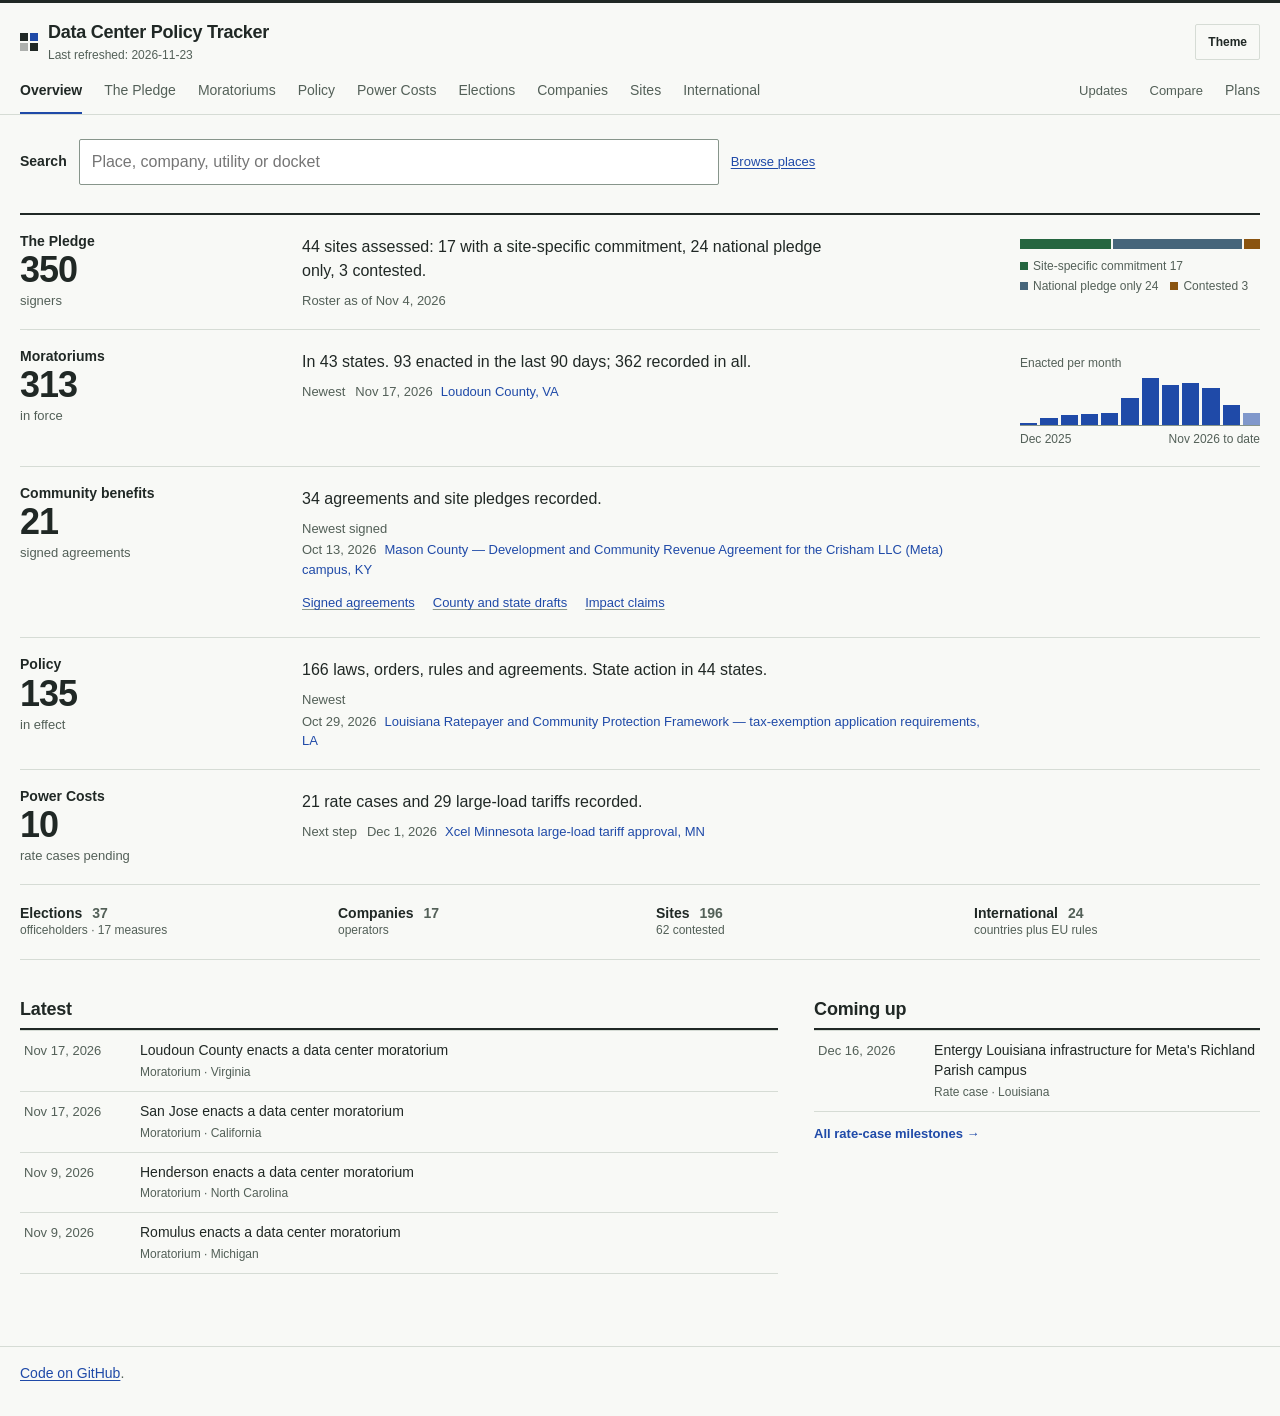
==== docs/index.html @ 0eda1b66 "Review fixes; ledger order; re-measured interaction costs Code review fixes: the project detail head" ====
<!doctype html>
<html lang="en" data-theme="light">
  <head>
    <meta charset="utf-8" />
    <meta name="viewport" content="width=device-width, initial-scale=1, viewport-fit=cover" />
    <meta name="color-scheme" content="light dark" />
    <meta name="theme-color" content="#f8f9f6" />
    <title>Data Center Policy Tracker: the US and selected countries</title>
    <meta
      name="description"
      content="Data-center moratoriums, state and local policies, community benefit agreements, utility tariffs and rate cases, elections, and operators' commitments at contested sites in the U.S. and selected countries."
    />
    <link rel="canonical" href="https://pranava0x0.github.io/datacenterpolicytracker/" />
    <link rel="alternate" type="text/markdown" title="Plain-text guide for AI agents" href="llms.txt" />
    <meta property="og:type" content="website" />
    <meta property="og:site_name" content="Data Center Policy Tracker" />
    <meta property="og:title" content="Data Center Policy Tracker" />
    <meta property="og:description" content="A sourced record of data-center moratoriums, policies, benefit agreements, tariffs, rate cases, elections and operator commitments in the U.S. and selected countries." />
    <meta property="og:url" content="https://pranava0x0.github.io/datacenterpolicytracker/" />
    <meta name="twitter:card" content="summary" />
    <script type="application/ld+json">
      {
        "@context": "https://schema.org",
        "@type": "Dataset",
        "name": "Data Center Policy Tracker",
        "description": "Data-center moratoriums, policies, benefit agreements, utility tariffs, rate cases, elections, operators' published commitments to host communities and community responses, each linked to its primary source.",
        "url": "https://pranava0x0.github.io/datacenterpolicytracker/",
        "isAccessibleForFree": true,
        "dateModified": "2026-11-23",
        "creator": { "@type": "Person", "name": "pranava0x0", "url": "https://github.com/pranava0x0" },
        "spatialCoverage": "United States and selected countries",
        "distribution": [
          { "@type": "DataDownload", "encodingFormat": "text/markdown", "contentUrl": "https://pranava0x0.github.io/datacenterpolicytracker/llms.txt" }
        ]
      }
    </script>
    <link rel="preload" as="fetch" href="data/companies.json" crossorigin />
    <link rel="stylesheet" href="styles.css?v=20261123-ledger" />
    <!-- html2pdf is lazy-loaded on demand by the moratorium PDF export (see
         loadHtml2Pdf in app.js) so it doesn't block first paint or tests. -->
    <script defer src="app.js?v=20261123-ledger"></script>
  </head>
  <body>
    <a class="skip-link" href="#main">Skip to main content</a>

    <header class="topbar" role="banner">
      <div class="topbar-inner">
        <div class="topbar-title"><span class="identity-mark" aria-hidden="true"><i></i><i></i><i></i><i></i></span><div>
          <h1 aria-label="Data Center Policy Tracker">Data Center Policy Tracker</h1>
          <p class="topbar-sub" id="meta">Loading…</p></div>
        </div>
        <nav class="topbar-controls" aria-label="Toolbar">
          <button id="theme-toggle" type="button" aria-label="Theme: toggle dark mode" title="Toggle theme">Theme</button>
        </nav>
      </div>

      <nav class="primary-nav" aria-label="Main navigation">
        <div class="tabbar nav-tabs" role="tablist" aria-label="Dashboard views">
          <button id="tab-overview" class="tab" role="tab" type="button" aria-selected="true" aria-controls="view-overview">Overview</button>
          <button id="tab-ratepayer" class="tab" aria-label="The Pledge" role="tab" type="button" aria-selected="false" aria-controls="view-ratepayer">The Pledge</button>
          <button id="tab-moratoriums" class="tab" aria-label="Moratoriums" role="tab" type="button" aria-selected="false" aria-controls="view-moratoriums">Moratoriums</button>
          <button id="tab-policies" class="tab" aria-label="Policy" role="tab" type="button" aria-selected="false" aria-controls="view-policies">Policy</button>
          <button id="tab-tariffs" class="tab" aria-label="Power Costs" role="tab" type="button" aria-selected="false" aria-controls="view-tariffs">Power Costs</button>
          <button id="tab-elections" class="tab" role="tab" type="button" aria-selected="false" aria-controls="view-elections">Elections</button>
          <button id="tab-comparison" class="tab" role="tab" type="button" aria-selected="false" aria-controls="view-comparison">Companies</button>
          <button id="tab-explorer" class="tab" role="tab" type="button" aria-selected="false" aria-controls="view-explorer">Sites</button>
          <button id="tab-world" class="tab" role="tab" type="button" aria-selected="false" aria-controls="view-world" aria-label="International">International</button>
          <button id="tab-updates" class="tab tab-util" role="tab" type="button" aria-selected="false" aria-controls="view-updates">Updates</button>
          <button id="tab-compare" class="tab tab-util" role="tab" type="button" aria-selected="false" aria-controls="view-compare">Compare</button>
        </div>
        <a class="tab-util nav-plans" href="community-benefits.html" aria-label="Community benefits plans">Plans</a>
      </nav>
    </header>

    <main id="main" tabindex="-1" role="main">
      <!-- ====================== OVERVIEW VIEW ====================== -->
      <!-- The Home tab, cut to a news-style briefing (v3): a one-line dek, a
           numbers band summarizing the whole record, the soonest docket
           milestones + the change feed, and one card per tab. The shape
           graphics that used to render here (roster bar, commitment meters,
           50-state strip) live with their subjects now — the bar and strip in
           The Pledge tab's Coverage section, the meters superseded by the
           commitment band's own tallies. Stats are computed from the loaded
           data by renderPledgeHero(); nothing here is a hardcoded number. -->
      <section
        id="view-overview"
        class="view"
        role="tabpanel"
        aria-labelledby="tab-overview"
      >
        <div class="home-body">

          <form class="civic-search" id="civic-search" role="search">
            <label for="civic-query">Search</label>
            <input id="civic-query" type="search" autocomplete="off" placeholder="Place, company, utility or docket" />
            <a class="civic-browse" href="?browse=places#overview">Browse places</a>
          </form>
          <div id="civic-search-panel" hidden>
            <div class="civic-controls"><label>Type <select id="civic-kind"><option value="">All records</option><option value="project">Sites</option><option value="policy">Policies</option><option value="agreement">Agreements</option><option value="moratorium">Moratoriums</option><option value="tariff">Tariffs</option><option value="rate_case">Rate cases</option><option value="company">Companies</option></select></label><button id="civic-reset" type="button">Clear</button></div>
            <h2 id="civic-place-heading" hidden></h2><p id="civic-place-scope" class="civic-status" hidden></p>
            <p id="civic-search-status" class="civic-status" role="status" aria-live="polite"></p>
            <button id="civic-retry" class="btn-link" type="button" hidden>Retry</button>
            <ul id="civic-places" class="civic-place-list"></ul>
            <ol id="civic-results" class="civic-results"></ol>
            <button id="civic-more" class="btn-link" type="button" hidden>Show more</button>
          </div>
          <div id="civic-home-content">
          <h2 class="sr-only">Top lines</h2>
          <ol class="ledger" id="home-cards">
            <li class="ledger-row" data-topic="pledge">
              <button class="home-card ledger-head" type="button" data-path-target="pledge">
                <span class="home-card-title">The Pledge</span>
                <span class="home-card-num" data-count-for="pledge">&mdash;</span>
                <span class="home-card-sub" data-sub-for="pledge"></span>
              </button>
              <div class="ledger-body"><p class="ledger-line" data-line-for="pledge"></p><p class="ledger-latest" data-latest-for="pledge"></p></div>
              <div class="ledger-mark" data-mark-for="pledge"></div>
            </li>
            <li class="ledger-row" data-topic="moratoriums">
              <button class="home-card ledger-head" type="button" data-path-target="moratoriums">
                <span class="home-card-title">Moratoriums</span>
                <span class="home-card-num" data-count-for="moratoriums">&mdash;</span>
                <span class="home-card-sub" data-sub-for="moratoriums"></span>
              </button>
              <div class="ledger-body"><p class="ledger-line" data-line-for="moratoriums"></p><p class="ledger-latest" data-latest-for="moratoriums"></p></div>
              <div class="ledger-mark" data-mark-for="moratoriums"></div>
            </li>
            <li class="ledger-row" data-topic="agreements">
              <button class="home-card ledger-head" type="button" data-path-target="agreements">
                <span class="home-card-title">Community benefits</span>
                <span class="home-card-num" data-count-for="agreements">&mdash;</span>
                <span class="home-card-sub" data-sub-for="agreements"></span>
              </button>
              <div class="ledger-body"><p class="ledger-line" data-line-for="agreements"></p><p class="ledger-latest" data-latest-for="agreements"></p>
                <p class="ledger-links home-tasks"><button type="button" data-guide-target="strongest">Signed agreements</button><button type="button" data-guide-target="drafts">County and state drafts</button><button type="button" data-guide-target="evidence">Impact claims</button></p>
              </div>
              <div class="ledger-mark" data-mark-for="agreements"></div>
            </li>
            <li class="ledger-row" data-topic="policies">
              <button class="home-card ledger-head" type="button" data-path-target="policies">
                <span class="home-card-title">Policy</span>
                <span class="home-card-num" data-count-for="policies">&mdash;</span>
                <span class="home-card-sub" data-sub-for="policies"></span>
              </button>
              <div class="ledger-body"><p class="ledger-line" data-line-for="policies"></p><p class="ledger-latest" data-latest-for="policies"></p></div>
              <div class="ledger-mark" data-mark-for="policies"></div>
            </li>
            <li class="ledger-row" data-topic="tariffs">
              <button class="home-card ledger-head" type="button" data-path-target="tariffs">
                <span class="home-card-title">Power Costs</span>
                <span class="home-card-num" data-count-for="tariffs">&mdash;</span>
                <span class="home-card-sub" data-sub-for="tariffs"></span>
              </button>
              <div class="ledger-body"><p class="ledger-line" data-line-for="tariffs"></p><p class="ledger-latest" data-latest-for="tariffs"></p></div>
              <div class="ledger-mark" data-mark-for="tariffs"></div>
            </li>
            <li class="ledger-row ledger-row--more">
              <button class="home-card" type="button" data-path-target="elections"><span class="home-card-title">Elections</span><span class="home-card-num" data-count-for="elections">&mdash;</span><span class="home-card-sub" data-sub-for="elections"></span></button>
              <button class="home-card" type="button" data-path-target="companies"><span class="home-card-title">Companies</span><span class="home-card-num" data-count-for="companies">&mdash;</span><span class="home-card-sub" data-sub-for="companies"></span></button>
              <button class="home-card" type="button" data-path-target="explorer"><span class="home-card-title">Sites</span><span class="home-card-num" data-count-for="sites">&mdash;</span><span class="home-card-sub" data-sub-for="sites"></span></button>
              <button class="home-card" type="button" data-path-target="world"><span class="home-card-title">International</span><span class="home-card-num" data-count-for="world">&mdash;</span><span class="home-card-sub" data-sub-for="world"></span></button>
            </li>
          </ol>
          <div class="home-latest">
            <section class="home-feed" aria-labelledby="home-latest-h">
              <h2 class="home-h" id="home-latest-h">Latest</h2>
              <ol id="home-latest-list" class="feed-list"></ol>
              <button type="button" class="btn-link home-latest-more" id="home-latest-more" hidden></button>
            </section>
            <section class="whats-next" aria-labelledby="wn-h" id="whats-next">
              <h2 class="home-h" id="wn-h">Coming up</h2>
              <ol id="whats-next-list" class="feed-list"></ol>
              <button id="whats-next-more" class="btn-link" type="button" data-path-target="ratecases">
                All rate-case milestones &rarr;
              </button>
            </section>
          </div>
          </div>
        </div>
      </section>

      <section id="view-compare" class="view" role="tabpanel" aria-labelledby="tab-compare" hidden>
        <div class="hero"><h2 class="hero-title">Compare</h2></div>
        <div class="civic-controls"><label>Compare <select id="civic-compare-kind"><option value="agreement">Agreements</option><option value="tariff">Tariffs</option></select></label><a id="civic-choose" href="?kind=agreement#overview">Choose records</a><button id="civic-compare-clear" type="button">Clear selection</button></div>
        <p id="civic-compare-status" class="civic-status" role="status"></p>
        <div id="civic-compare-grid" class="civic-compare-grid"></div>
      </section>
      <section id="view-updates" class="view" role="tabpanel" aria-labelledby="tab-updates" hidden>
        <div class="hero"><h2 class="hero-title">Updates</h2></div>
        <div class="civic-controls"><label>Show <select id="civic-update-kind"><option value="">All updates</option><option value="record">Record changes</option><option value="action">Dated actions and observations</option></select></label></div>
        <p id="civic-updates-status" class="civic-status" role="status"></p>
        <ol id="civic-updates" class="civic-results"></ol><button id="civic-updates-more" class="btn-link" type="button" hidden>Show more</button>
      </section>
      <!-- ====================== COMPARISON VIEW ====================== -->
      <section
        id="view-comparison"
        class="view"
        role="tabpanel"
        aria-labelledby="tab-comparison"
        hidden
      >
        <div class="hero">

          <h2 class="hero-title">Companies</h2>
        </div>

        <div class="subtabs subtabs--view" role="tablist" aria-label="Companies view">
          <button class="subtab" role="tab" type="button" id="subtab-co-profiles" aria-selected="true" tabindex="0" aria-controls="subpane-co-profiles">
            Profiles <span class="subtab-count" id="co-profiles-count"></span>
          </button>
          <button class="subtab" role="tab" type="button" id="subtab-co-commitments" aria-selected="false" tabindex="-1" aria-controls="subpane-co-commitments">
            Commitments <span class="subtab-count" id="matrix-count"></span>
          </button>
          <button class="subtab" role="tab" type="button" id="subtab-co-footprint" aria-selected="false" tabindex="-1" aria-controls="subpane-co-footprint">
            Footprint <span class="subtab-count" id="agg-company-count"></span>
          </button>
        </div>

        <div class="subtab-panel" id="subpane-co-profiles" role="tabpanel" aria-labelledby="subtab-co-profiles">
          <p class="acc-sub">
            Commitment depth counts the operator&rsquo;s own published statements on each theme.
          </p>
          <ul class="depth-legend" aria-label="Commitment depth legend">
            <li><span class="depth-chip depth-specific">Specific</span> at least one statement with a figure (jobs, dollars, megawatts, gallons)</li>
            <li><span class="depth-chip depth-general">General</span> a written commitment without a figure</li>
            <li><span class="depth-chip depth-none">None found</span> nothing published on the theme</li>
          </ul>
          <ol class="co-cards" id="co-cards" role="list"></ol>
        </div>

        <div class="subtab-panel" id="subpane-co-commitments" role="tabpanel" aria-labelledby="subtab-co-commitments" hidden>
          <div class="matrix-toolbar">
            <p class="matrix-help">
              How specific each operator&rsquo;s published commitments are on each theme, and how many statements back each one.
            </p>
            <span class="export-btns">
              <button id="matrix-csv" type="button" class="btn-ghost matrix-csv" aria-label="Download the company-by-theme matrix as a CSV file">⤓ CSV</button>
              <button id="comparison-pdf-btn" type="button" class="btn-ghost" aria-label="Export comparison view as PDF">⤓ PDF</button>
            </span>
          </div>
          <ul class="depth-legend" aria-label="Cell legend">
            <li><span class="depth-mark depth-specific" aria-hidden="true"></span> Specific: a statement with a figure</li>
            <li><span class="depth-mark depth-general" aria-hidden="true"></span> General: written, no figure</li>
            <li><span class="depth-mark depth-none" aria-hidden="true"></span> None found</li>
            <li class="muted">Number = published statements</li>
          </ul>
        <div class="matrix-wrap" role="region" aria-label="Company × Theme matrix">
          <table id="comparison-matrix" class="matrix">
            <thead>
              <tr id="matrix-head-row"><th class="col-company" scope="col">Company</th></tr>
            </thead>
            <tbody id="matrix-body"></tbody>
          </table>
          <div id="matrix-tooltip" class="matrix-tooltip" hidden role="tooltip" aria-live="off"></div>
        </div>
          <section class="theme-quotes" id="theme-quotes" aria-live="polite">
            <div class="theme-quotes-head">
              <h3 class="theme-quotes-title" id="theme-quotes-title">Read the quotes</h3>
              <div class="theme-picker" id="theme-picker" role="group" aria-label="Theme"></div>
            </div>
            <ol class="theme-quotes-list" id="theme-quotes-list" role="list"></ol>
          </section>
        </div>

        <div class="subtab-panel" id="subpane-co-footprint" role="tabpanel" aria-labelledby="subtab-co-footprint" hidden>
          <div class="table-controls">
            <p class="acc-sub">What each operator has announced across the sites tracked here.</p>
            <span class="export-btns">
              <button id="agg-csv-btn" type="button" class="btn-ghost" title="All totals: by company, state, signatory category and utility">⤓ CSV</button>
              <button id="agg-pdf-btn" type="button" class="btn-ghost" title="All totals: by company, state, signatory category and utility">⤓ PDF</button>
            </span>
          </div>
            <div class="table-scroll">
              <table class="agg-table" id="agg-company-table" aria-label="Company rollup">
                <thead>
                  <tr>
                    <th scope="col" data-sort-key="name" data-sort-table="company" class="sortable">Company <span class="sort-ind" aria-hidden="true"></span></th>
                    <th scope="col" class="num sortable" data-sort-key="projects" data-sort-table="company">Projects <span class="sort-ind" aria-hidden="true"></span></th>
                    <th scope="col" class="num sortable" data-sort-key="power_mw" data-sort-table="company">Power <span class="sort-ind" aria-hidden="true"></span></th>
                    <th scope="col" class="num sortable" data-sort-key="capex" data-sort-table="company">Investment <span class="sort-ind" aria-hidden="true"></span></th>
                    <th scope="col" class="num sortable" data-sort-key="jobs" data-sort-table="company">Jobs <span class="sort-ind" aria-hidden="true"></span></th>
                    <th scope="col" class="num sortable" data-sort-key="claims" data-sort-table="company">Claims <span class="sort-ind" aria-hidden="true"></span></th>
                    <th scope="col" class="num responses-col sortable" data-sort-key="responses" data-sort-table="company" title="Community responses by stance">Responses <span class="sort-ind" aria-hidden="true"></span></th>
                  </tr>
                </thead>
                <tbody id="agg-company-tbody"></tbody>
                <tfoot id="agg-company-tfoot"></tfoot>
              </table>
            </div>
        </div>

        <section
          id="company-detail"
          class="company-detail"
          aria-live="polite"
          hidden
        >
          <button
            id="company-detail-close"
            class="detail-close"
            type="button"
            aria-label="Close company summary"
          >
            ×
          </button>
          <header class="detail-header">
            <p class="detail-kind" id="cd-hq">—</p>
            <h3 id="cd-name">—</h3>
          </header>

          <p id="cd-summary" class="company-summary muted">
            Select a company.
          </p>

          <dl class="kv">
            <dt>Official community page</dt>
            <dd id="cd-page-link">—</dd>
            <dt>Recorded claims</dt>
            <dd id="cd-claim-count">—</dd>
            <dt>Tracked projects</dt>
            <dd id="cd-project-count">—</dd>
            <dt>Last reviewed</dt>
            <dd id="cd-last-reviewed">—</dd>
          </dl>

          <section id="cd-responses-breakdown" class="cd-responses-breakdown" hidden aria-label="Community response breakdown">
            <h4 class="cd-breakdown-heading">Community responses</h4>
            <div id="cd-breakdown-body"></div>
          </section>

          <div class="detail-cta">
            <button
              id="cd-view-projects"
              class="btn-ghost"
              type="button"
            >
              View this company's projects →
            </button>
          </div>
        </section>
      </section>

      <!-- ====================== EXPLORER VIEW ====================== -->
      <section
        id="view-explorer"
        class="view"
        role="tabpanel"
        aria-labelledby="tab-explorer"
        hidden
      >
        <div class="hero">

          <h2 class="hero-title">Sites</h2>
        </div>

        <div class="subtabs subtabs--view" role="tablist" aria-label="Sites view">
          <button class="subtab" role="tab" type="button" id="subtab-sites-map" aria-selected="true" tabindex="0" aria-controls="subpane-sites-map">
            Map &amp; list <span class="subtab-count" id="sites-map-count"></span>
          </button>
          <button class="subtab" role="tab" type="button" id="subtab-sites-contested" aria-selected="false" tabindex="-1" aria-controls="subpane-sites-contested">
            Contested <span class="subtab-count" id="sites-contested-count"></span>
          </button>
          <button class="subtab" role="tab" type="button" id="subtab-sites-states" aria-selected="false" tabindex="-1" aria-controls="subpane-sites-states">
            By state <span class="subtab-count" id="agg-state-count"></span>
          </button>
        </div>

        <div class="subtab-panel" id="subpane-sites-map" role="tabpanel" aria-labelledby="subtab-sites-map">
        <div class="filter-bar" id="explorer-filter-section">
        <div
          class="theme-filter-row"
          id="theme-filter-row"
          role="group"
          aria-label="Filter projects by theme"
        ></div>

        <div class="explorer-filters" role="group" aria-label="Filter projects">
          <label class="filter filter-search">
            <span class="sr-only">Search sites</span>
            <input id="f-q" type="search" placeholder="Search site, city, state or company" autocomplete="off" />
          </label>
          <label class="filter">
            <span class="sr-only">Company</span>
            <select id="f-company">
              <option value="">All companies</option>
            </select>
          </label>
          <label class="filter">
            <span class="sr-only">State</span>
            <select id="f-state">
              <option value="">All states</option>
            </select>
          </label>
          <label class="filter">
            <span class="sr-only">Status</span>
            <select id="f-status">
              <option value="">Any status</option>
              <option value="announced">Announced</option>
              <option value="construction">Under construction</option>
              <option value="operational">Operational</option>
              <option value="withdrawn">Withdrawn</option>
            </select>
          </label>
          <label class="filter">
            <span class="sr-only">Community stance</span>
            <select id="f-stance">
              <option value="">Any community stance</option>
              <option value="positive">Has positive responses</option>
              <option value="mixed">Has mixed responses</option>
              <option value="negative">Has negative responses</option>
            </select>
          </label>
          <label class="filter">
            <span class="sr-only">Constituency</span>
            <select id="f-constituency">
              <option value="">Any constituency</option>
              <option value="residents">Residents</option>
              <option value="local_government">Local government</option>
              <option value="ngo">NGO</option>
              <option value="regulator">Regulator</option>
              <option value="journalist">Journalist</option>
              <option value="academic">Academic</option>
            </select>
          </label>
          <label class="filter">
            <span class="sr-only">Sort by</span>
            <select id="f-sort">
              <option value="composite">Sort: most benefit claimed</option>
              <option value="investment">Sort: investment</option>
              <option value="jobs">Sort: jobs</option>
              <option value="claims">Sort: published statements</option>
            </select>
          </label>
          <button id="f-reset" type="button" class="btn-ghost">Reset</button>
          <span class="export-btns">
            <button id="explorer-csv-btn" type="button" class="btn-ghost">⤓ CSV</button>
            <button id="explorer-pdf-btn" type="button" class="btn-ghost">⤓ PDF</button>
          </span>
        </div>
          <p class="filter-bar-meta" role="status"><span id="explorer-filter-count"></span></p>
        </div>

        <div class="explorer-layout">
          <div id="map" class="map" aria-label="Project map" role="group"></div>
          <aside class="explorer-list" aria-label="Project list">
            <p class="list-meta" id="explorer-meta">Loading projects…</p>
            <ol id="project-list" class="project-list" aria-label="Sites"></ol>
          </aside>
        </div>

        <section
          id="project-detail"
          class="project-detail"
          aria-live="polite"
          hidden
        >
          <button id="detail-close" class="detail-close" type="button" aria-label="Close detail">
            ×
          </button>
          <header class="detail-header">
            <button type="button" class="btn-link" id="d-company" title="Open company profile">—</button>
            <h3 id="d-name">—</h3>
            <p class="detail-sub">
              <span id="d-location">—</span> ·
              <span id="d-status">—</span> ·
              announced <span id="d-year">—</span>
            </p>
          </header>

          <div class="detail-tabs" role="tablist" aria-label="Project detail sections">
            <button
              id="dtab-overview"
              class="dtab"
              role="tab"
              type="button"
              aria-selected="true"
              aria-controls="dpane-overview"
            >
              Overview
            </button>
            <button
              id="dtab-claims"
              class="dtab"
              role="tab"
              type="button"
              aria-selected="false"
              aria-controls="dpane-claims"
            >
              Claims <span class="dtab-count" id="dtab-claims-count" hidden></span>
            </button>
            <button
              id="dtab-responses"
              class="dtab"
              role="tab"
              type="button"
              aria-selected="false"
              aria-controls="dpane-responses"
            >
              On the ground <span class="dtab-count" id="dtab-responses-count" hidden></span>
            </button>
            <button
              id="dtab-timeline"
              class="dtab"
              role="tab"
              type="button"
              aria-selected="false"
              aria-controls="dpane-timeline"
            >
              Timeline <span class="dtab-count" id="dtab-timeline-count" hidden></span>
            </button>
          </div>

          <div
            id="dpane-overview"
            class="dpane"
            role="tabpanel"
            aria-labelledby="dtab-overview"
          >
            <dl class="kv">
              <dt>Claimed investment</dt>
              <dd id="d-investment">—</dd>
              <dt>Claimed jobs</dt>
              <dd id="d-jobs">—</dd>
              <dt>Acreage</dt>
              <dd id="d-acreage">—</dd>
              <dt>Power capacity</dt>
              <dd id="d-power">—</dd>
              <dt>GPU / accelerator count</dt>
              <dd id="d-gpus">—</dd>
              <dt>Offtaker</dt>
              <dd id="d-offtaker">—</dd>
              <dt>Project page</dt>
              <dd id="d-project-page">—</dd>
              <dt>Record source</dt>
              <dd id="d-source">—</dd>
              <dt>Notes</dt>
              <dd id="d-notes">—</dd>
            </dl>

            <section
              id="d-at-a-glance"
              class="at-a-glance"
              aria-labelledby="d-at-a-glance-heading"
              hidden
            >
              <h4 id="d-at-a-glance-heading">At a glance</h4>
              <p class="at-a-glance-sub">
                Summarized from this site's claims. Quotes and sources are on the Claims tab.
              </p>
              <ul id="d-at-a-glance-list" class="at-a-glance-list"></ul>
            </section>
          </div>

          <div
            id="dpane-claims"
            class="dpane"
            role="tabpanel"
            aria-labelledby="dtab-claims"
            hidden
          >
            <ol id="d-claims" class="claims-list compact">
              <li class="muted">No site-specific claims captured yet.</li>
            </ol>
          </div>

          <div
            id="dpane-responses"
            class="dpane"
            role="tabpanel"
            aria-labelledby="dtab-responses"
            hidden
          >
            <p class="response-help">
              What officials, residents, advocates, regulators, and reporters have said about this site.
            </p>
            <ol id="d-responses" class="response-list">
              <li class="muted">No on-the-ground feedback captured for this site yet.</li>
            </ol>
          </div>

          <div
            id="dpane-timeline"
            class="dpane"
            role="tabpanel"
            aria-labelledby="dtab-timeline"
            hidden
          >
            <p class="response-help">
              Hearings, votes, permits, filings and coverage at this site, newest first. Announced future dates lead.
            </p>
            <ol id="d-timeline" class="timeline" role="list"></ol>
          </div>
        </section>
        </div>

        <div class="subtab-panel" id="subpane-sites-contested" role="tabpanel" aria-labelledby="subtab-sites-contested" hidden>
          <p class="acc-sub">
            Sites with documented pushback: a critical community response, disputed ratepayer costs, a disputed promise, or a lawsuit. Each carries a dated local timeline of hearings, votes, permits, filings and coverage.
          </p>
          <div class="filter-bar filter-bar--slim" role="group" aria-label="Filter contested sites">
            <label class="filter">
              <span class="sr-only">State</span>
              <select id="c-state"><option value="">All states</option></select>
            </label>
            <label class="filter">
              <span class="sr-only">Company</span>
              <select id="c-company"><option value="">All companies</option></select>
            </label>
            <label class="filter">
              <span class="sr-only">Sort</span>
              <select id="c-sort">
                <option value="recent">Most recent activity</option>
                <option value="upcoming">Next date first</option>
                <option value="critical">Most critical responses</option>
              </select>
            </label>
            <span class="filter-bar-meta" role="status" id="contested-meta"></span>
          </div>
          <ol class="contested-list" id="contested-list" role="list"></ol>
        </div>

        <div class="subtab-panel" id="subpane-sites-states" role="tabpanel" aria-labelledby="subtab-sites-states" hidden>
          <div id="sites-by-state-section">
            <div class="table-scroll">
              <table class="agg-table" id="agg-state-table" aria-label="State rollup">
                <thead>
                  <tr>
                    <th scope="col" data-sort-key="state" data-sort-table="state" class="sortable">State <span class="sort-ind" aria-hidden="true"></span></th>
                    <th scope="col" class="num sortable" data-sort-key="companies" data-sort-table="state">Companies <span class="sort-ind" aria-hidden="true"></span></th>
                    <th scope="col" class="num sortable" data-sort-key="projects" data-sort-table="state">Projects <span class="sort-ind" aria-hidden="true"></span></th>
                    <th scope="col" class="num sortable" data-sort-key="power_mw" data-sort-table="state">Power <span class="sort-ind" aria-hidden="true"></span></th>
                    <th scope="col" class="num sortable" data-sort-key="capex" data-sort-table="state">Investment <span class="sort-ind" aria-hidden="true"></span></th>
                    <th scope="col" class="num sortable" data-sort-key="jobs" data-sort-table="state">Jobs <span class="sort-ind" aria-hidden="true"></span></th>
                    <th scope="col" class="num responses-col sortable" data-sort-key="responses" data-sort-table="state" title="Community responses by stance">Responses <span class="sort-ind" aria-hidden="true"></span></th>
                  </tr>
                </thead>
                <tbody id="agg-state-tbody"></tbody>
                <tfoot id="agg-state-tfoot"></tfoot>
              </table>
            </div>
          </div>
        </div>
      </section>

      <!-- ================= RATEPAYER PROTECTION PLEDGE VIEW ================= -->
      <section
        id="view-ratepayer"
        class="view"
        role="tabpanel"
        aria-labelledby="tab-ratepayer"
        hidden
      >
        <div class="hero">

          <h2 class="hero-title">The Pledge</h2>
          <p class="hero-dek">
            White House Ratepayer Protection Pledge · <span id="rp-pledge-date">March 4, 2026</span>. <a id="rp-pledge-link" href="#" target="_blank" rel="noopener noreferrer">Read the pledge →</a>
          </p>
          <p class="hero-dek hero-status" id="rp-status"></p>
        </div>

        <!-- ---------------------------------------------------------------
             1. THE PLEDGE — the five commitments, rendered as the page's
             spine. Each carries a live count of how the assessed sites score
             on that principle, which turns the existing per-principle rubric
             into the thing the page is organized around.

             Collapsed by default: the commitments are reference material a
             returning reader has already read, and the page's live content
             (coverage, scorecard) is what they came back for. Expanding it
             from elsewhere goes through goToPledgeTarget(), which opens the
             panel before scrolling — a smooth-scroll to a collapsed section
             lands on a closed bar and reads as a broken link.
             --------------------------------------------------------------- -->
        <details class="rp-band acc acc--band" id="rp-commitments-section">
          <summary>
            <!-- A real <h3>, not a styled <span>: a collapsed section whose
                 header isn't a heading element drops out of screen-reader
                 heading navigation and the document outline.

                 The kicker lives INSIDE the heading. <summary> takes phrasing
                 content optionally intermixed with heading content, so a
                 wrapping <div> is not conforming (W3C Nu: "Element div not
                 allowed as child of element summary") — but <h3> takes
                 phrasing content, so the kicker nests happily there. -->
            <h3 class="rp-band-title acc-title" id="rp-commitments-heading">
              Five commitments
            </h3>
            <span class="acc-count" id="rp-commitments-count"></span>
            <span class="acc-chevron" aria-hidden="true"></span>
          </summary>
          <div class="acc-body">
            <ol id="rp-commitments" class="rp-commit-list"></ol>
            <p class="rp-band-source">
              Commitment titles and text quoted verbatim from the
              <a
                id="rp-commitments-link"
                href="#"
                target="_blank"
                rel="noopener noreferrer"
                >White House Ratepayer Protection Pledge</a
              >. Counts cover assessed sites only.
            </p>
          </div>
        </details>

        <!-- ---------------------------------------------------------------
             2. ROSTER (collapsed: "did my utility sign?" is one tap away),
                then TRACKED SITES (the tab's own question, open), then
                COVERAGE by category and the state grid.
             --------------------------------------------------------------- -->
        <section id="rp-roster-section">
          <details class="acc" id="rp-roster-details">
            <summary id="rp-roster-summary">
              <h3 class="acc-title" id="rp-roster-heading">Signatory roster</h3>
              <span class="acc-count" id="rp-roster-total"></span>
              <span class="acc-chevron" aria-hidden="true"></span>
            </summary>
            <div class="acc-body">
            <p class="acc-sub" id="rp-roster-sub">
              From the White House roster.
            </p>
            <div class="rp-roster-controls">
              <label class="rp-roster-search" for="rp-roster-q">
                <span class="visually-hidden">Search signatories by name or domain</span>
                <input
                  id="rp-roster-q"
                  type="search"
                  placeholder="Search by name or domain…"
                  autocomplete="off"
                />
              </label>
              <div
                id="rp-roster-filters"
                class="rp-roster-filters"
                role="group"
                aria-label="Filter roster by category"
              ></div>
            </div>
            <p class="rp-roster-count" id="rp-roster-count" role="status"></p>
            <ul id="rp-roster" class="rp-roster"></ul>
            </div>
          </details>
        </section>

        <details class="acc" id="rp-coverage-section">
          <summary>
            <h3 class="acc-title" id="rp-coverage-heading">Coverage</h3>
            <span class="acc-count" id="rp-coverage-count"></span>
            <span class="acc-chevron" aria-hidden="true"></span>
          </summary>
          <div class="acc-body">
            <p class="acc-sub" id="rp-coverage-sub">
              Buyers, utilities, cooperatives, developers, and governors.
            </p>
            <!-- The proportional roster bar (moved here from the Home band in
                 v3): a single count says nothing about the shape of the
                 coalition, and the shape — overwhelmingly rural cooperatives —
                 is the story. -->
            <div id="pledge-coverage-bar" class="pledge-bar"></div>
            <ul id="pledge-coverage-key" class="pledge-bar-key"></ul>
            <p class="rp-drift-note" id="rp-drift-note" hidden></p>

            <h4 class="rp-subhead" id="rp-states-heading">States</h4>
            <p class="rp-section-sub">
              Darker states have more tracked sites, pauses, policies, tariffs and rate cases. ★ = governor signed the addendum.
            </p>
            <div id="pledge-state-strip" class="pledge-state-strip" role="group" aria-labelledby="rp-states-heading"></div>
            <p class="pledge-strip-key" id="pledge-strip-key"></p>
          </div>
        </details>

        <!-- ---------------------------------------------------------------
             TRACKED SITES — one list, four cohorts, as sub-tabs.

             These were four sibling sections; they are four *bucketings of
             the same site list*, and a reader wants one at a time. That is
             the test for a sub-tab group rather than an accordion: sections
             you'd never want on screen together.

             The id stays `rp-scorecard-section` because PLEDGE_TARGETS and
             the Overview "For researchers" pathway card both scroll to it.
             --------------------------------------------------------------- -->
        <details class="acc" id="rp-scorecard-section" open>
          <summary>
            <h3 class="acc-title" id="rp-scorecard-heading">Tracked sites</h3>
            <span class="acc-count" id="rp-sites-count"></span>
            <span class="acc-chevron" aria-hidden="true"></span>
          </summary>
          <div class="acc-body">
            <div class="subtabs" role="tablist" aria-label="Site cohort">
              <button
                class="subtab"
                role="tab"
                type="button"
                id="subtab-rp-sites-assessed"
                aria-selected="true"
                tabindex="0"
                aria-controls="subpane-rp-sites-assessed"
              >
                Assessed <span class="subtab-count" id="rp-scorecard-count"></span>
              </button>
              <button
                class="subtab"
                role="tab"
                type="button"
                id="subtab-rp-sites-unassessed"
                aria-selected="false"
                tabindex="-1"
                aria-controls="subpane-rp-sites-unassessed"
              >
                Awaiting assessment
                <span class="subtab-count" id="rp-unassessed-count"></span>
              </button>
              <button
                class="subtab"
                role="tab"
                type="button"
                id="subtab-rp-sites-pre-pledge"
                aria-selected="false"
                tabindex="-1"
                aria-controls="subpane-rp-sites-pre-pledge"
              >
                Before the pledge
                <span class="subtab-count" id="rp-pre-pledge-count"></span>
              </button>
              <button
                class="subtab"
                role="tab"
                type="button"
                id="subtab-rp-sites-non-signatory"
                aria-selected="false"
                tabindex="-1"
                aria-controls="subpane-rp-sites-non-signatory"
              >
                Never signed
                <span class="subtab-count" id="rp-non-signatory-count"></span>
              </button>
            </div>

            <div
              class="subtab-panel"
              id="subpane-rp-sites-assessed"
              role="tabpanel"
              aria-labelledby="subtab-rp-sites-assessed"
            >
              <p class="acc-sub">
                Sites announced after their operator signed, plus earlier sites with later reporting that confirms the pledge applies.
              </p>
              <div class="rp-scorecard-toolbar">
                <div id="rp-legend" class="rp-legend" role="group" aria-label="Assessment status legend"></div>
                <span class="export-btns">
                  <button id="rp-export-csv" class="btn-ghost" type="button">⤓ CSV</button>
                  <button id="rp-export-pdf" class="btn-ghost" type="button">⤓ PDF</button>
                </span>
              </div>
              <!-- Sticky filter bar. The scorecard is 39 cards and growing; before
                   this the only way to find a site was to scroll all of them. -->
              <div class="rp-filterbar" id="rp-filterbar">
                <label class="rp-filter-search" for="rp-q">
                  <span class="visually-hidden">Search assessed sites</span>
                  <input
                    id="rp-q"
                    type="search"
                    placeholder="Search site, company, or state…"
                    autocomplete="off"
                  />
                </label>
                <div
                  class="rp-filter-chips"
                  id="rp-status-filter"
                  role="group"
                  aria-label="Filter by assessment status"
                ></div>
                <label class="rp-filter-flag">
                  <input type="checkbox" id="rp-only-concerns" />
                  Only sites with a ratepayer concern
                </label>
                <p class="rp-filter-count" id="rp-filter-count" role="status"></p>
              </div>
              <ul id="rp-scorecard" class="rp-scorecard"></ul>
            </div>

            <div
              class="subtab-panel"
              id="subpane-rp-sites-unassessed"
              role="tabpanel"
              aria-labelledby="subtab-rp-sites-unassessed"
              hidden
            >
              <p class="acc-sub">
                Not yet assessed. Each card identifies pledge-era timing or an unpublished signing date.
              </p>
              <ul id="rp-unassessed" class="rp-pre-pledge-list"></ul>
            </div>

            <div
              class="subtab-panel"
              id="subpane-rp-sites-pre-pledge"
              role="tabpanel"
              aria-labelledby="subtab-rp-sites-pre-pledge"
              hidden
            >
              <p class="acc-sub">
                Announced before the operator signed. Covered by the company's national pledge only.
              </p>
              <ul id="rp-pre-pledge" class="rp-pre-pledge-list"></ul>
            </div>

            <!-- Not part of the assessed cohort. This replaced a "Show
                 non-signatory companies" checkbox: a sub-tab is the same
                 opt-in reveal (default is Assessed, you have to choose this)
                 while sitting in the one place a reader compares cohorts.
                 The scope rule is unchanged and enforced elsewhere — no
                 `ratepayer` assessment is ever attached to these sites. -->
            <div
              class="subtab-panel"
              id="subpane-rp-sites-non-signatory"
              role="tabpanel"
              aria-labelledby="subtab-rp-sites-non-signatory"
              hidden
            >
              <p class="acc-sub">
                Companies that have not signed. Shown for comparison; some publish their own ratepayer commitments.
              </p>
              <ul id="rp-non-signatory" class="rp-pre-pledge-list"></ul>
            </div>
          </div>
        </details>

        <details class="acc" id="rp-category-section">
          <summary>
            <h3 class="acc-title">Signer categories</h3>
            <span class="acc-count" id="agg-signatory-count"></span>
            <span class="acc-chevron" aria-hidden="true"></span>
          </summary>
          <div class="acc-body">
            <p class="acc-sub" id="agg-signatory-sub"></p>
            <div class="table-scroll">
              <table
                class="agg-table"
                id="agg-signatory-table"
                aria-label="Rollup by pledge signatory category"
              >
                <thead>
                  <tr>
                    <th scope="col">Category</th>
                    <th scope="col" class="num">Companies</th>
                    <th scope="col" class="num">Sites</th>
                    <th scope="col" class="num">Power</th>
                    <th scope="col" class="num">Investment</th>
                    <th scope="col" class="num">Assessed</th>
                    <th scope="col" class="num">Contested</th>
                  </tr>
                </thead>
                <tbody id="agg-signatory-tbody"></tbody>
              </table>
            </div>
          </div>
        </details>

        <details class="acc" id="rp-utility-section">
          <summary>
            <h3 class="acc-title">Utilities</h3>
            <span class="acc-count" id="agg-utility-count"></span>
            <span class="acc-chevron" aria-hidden="true"></span>
          </summary>
          <div class="acc-body">
            <p class="acc-sub" id="agg-utility-sub"></p>
            <div class="table-scroll">
              <table class="agg-table" id="agg-utility-table" aria-label="Utility rollup">
                <thead>
                  <tr>
                    <th scope="col" data-sort-key="name" data-sort-table="utility" class="sortable">Utility <span class="sort-ind" aria-hidden="true"></span></th>
                    <th scope="col">Pledge</th>
                    <th scope="col">States</th>
                    <th scope="col" class="num sortable" data-sort-key="tariffs" data-sort-table="utility">Tariffs <span class="sort-ind" aria-hidden="true"></span></th>
                    <th scope="col" class="num sortable" data-sort-key="rateCases" data-sort-table="utility">Rate cases <span class="sort-ind" aria-hidden="true"></span></th>
                    <th scope="col" class="num sortable" data-sort-key="sites" data-sort-table="utility">Served sites <span class="sort-ind" aria-hidden="true"></span></th>
                  </tr>
                </thead>
                <tbody id="agg-utility-tbody"></tbody>
              </table>
            </div>
          </div>
        </details>

        <!-- ---------------------------------------------------------------
             3. SIGNATORY ROSTER — searchable, category-filterable. Rendered
             on first expand (300+ rows), not on view load — the id below is
             what that wiring and the e2e suite address.
             --------------------------------------------------------------- -->

        <p class="rp-footnote">
          Assessments are editorial judgments. A site without a site-specific commitment has not failed; the company has not published one for it.
        </p>

        <!-- ================= STATE PANEL MODAL =================
             Follows the tariff/moratorium modal pattern exactly: backdrop
             click, Escape, focus trap, return-focus on close. Deep-linkable
             at #state/TX. Contents are assembled from data already collected
             for other views — no new records back this panel. -->
        <div id="state-modal" class="state-modal" hidden>
          <div class="state-modal__backdrop" data-state-close aria-hidden="true"></div>
          <div
            id="state-detail"
            class="state-detail state-modal__dialog"
            role="dialog"
            aria-modal="true"
            aria-labelledby="sd-name"
          >
            <button
              id="state-detail-close"
              class="detail-close"
              type="button"
              aria-label="Close state details"
            >
              ×
            </button>
            <header class="detail-header">
              <p class="detail-kind" id="sd-kind">State</p>
              <h3 id="sd-name">—</h3>
              <p class="detail-sub" id="sd-governor">—</p>
            </header>
            <div id="sd-body" class="state-detail-body"></div>
          </div>
        </div>
      </section>

      <!-- ====================== MORATORIUMS VIEW ====================== -->
      <section
        id="view-elections"
        class="view"
        role="tabpanel"
        aria-labelledby="tab-elections"
        hidden
      >
        <div id="elections-content"><p class="muted">Loading election records…</p></div>
      </section>

      <!-- ====================== UTILITY TARIFFS VIEW ====================== -->
      <section
        id="view-tariffs"
        class="view"
        role="tabpanel"
        aria-labelledby="tab-tariffs"
        hidden
      >
        <div class="hero">

          <h2 class="hero-title">Power Costs</h2>
          <p class="hero-dek">

            <a
              id="tariff-lbl-link"
              href="https://eta-publications.lbl.gov/sites/default/files/2026-08/rate_designs_large_loads_2026.08.10.pdf"
              target="_blank"
              rel="noopener noreferrer"
              >Berkeley Lab · 2026 rate-design reference</a>
          </p>
        </div>

        <details id="power-brief" class="power-brief" aria-labelledby="power-brief-heading" hidden>
          <summary class="power-brief-head">
            <h3 id="power-brief-heading" class="power-brief-title">Dated briefing</h3>
            <span id="power-brief-asof" class="power-brief-asof"></span>
          </summary>
          <div id="power-brief-body"></div>
        </details>

        <!-- Status overview stats -->
        <ul id="tariff-stats" class="rp-stats" aria-label="Tariff statistics"></ul>

        <div class="subtabs subtabs--view" role="tablist" aria-label="Tariffs and rate cases view">
          <button class="subtab" role="tab" type="button" id="subtab-tar-ratecases" aria-selected="true" tabindex="0" aria-controls="subpane-tar-ratecases">
            Rate cases <span class="subtab-count" id="rate-cases-count"></span>
          </button>
          <button class="subtab" role="tab" type="button" id="subtab-tar-tariffs" aria-selected="false" tabindex="-1" aria-controls="subpane-tar-tariffs">
            Tariffs <span class="subtab-count" id="tariffs-count"></span>
          </button>
          <button class="subtab" role="tab" type="button" id="subtab-tar-elements" aria-selected="false" tabindex="-1" aria-controls="subpane-tar-elements">
            Elements <span class="subtab-count" id="tariff-coverage-count"></span>
          </button>
        </div>

        <div class="subtab-panel" id="subpane-tar-ratecases" role="tabpanel" aria-labelledby="subtab-tar-ratecases">
          <div id="rate-cases-section">
<div class="filter-bar filter-bar--slim" role="group" aria-label="Filter rate cases">
              <label class="filter">
                <span class="sr-only">Status</span>
                <select id="rc-status-filter">
                  <option value="">Any status</option>
                  <option value="pending">Pending</option>
                  <option value="approved">Approved</option>
                  <option value="rejected">Rejected</option>
                </select>
              </label>
              <span class="filter-bar-meta" role="status" id="rc-meta"></span>
            </div>
            <ol id="rate-cases-list" class="rc-list">
              <!-- Populated by app.js -->
            </ol>
          </div>
        </div>

        <div class="subtab-panel" id="subpane-tar-tariffs" role="tabpanel" aria-labelledby="subtab-tar-tariffs" hidden>
          <div id="tariffs-directory">
            <h3 class="sr-only" id="tariffs-table-heading">Tariff directory</h3>
            <div id="tariff-filters" class="filter-bar filter-bar--slim" role="group" aria-label="Filter tariffs">
              <label class="filter">
                <span class="sr-only">Status</span>
                <select id="tariff-status-filter">
                  <option value="">Any status</option>
                  <option value="approved">Approved</option>
                  <option value="proposed">Proposed</option>
                  <option value="rejected">Rejected / Withdrawn</option>
                </select>
              </label>
              <label class="filter">
                <span class="sr-only">State</span>
                <select id="tariff-state-filter">
                  <option value="">All states</option>
                </select>
              </label>
              <label class="filter">
                <span class="sr-only">Rate-design element</span>
                <select id="tariff-element-filter">
                  <option value="">Any rate-design element</option>
                </select>
              </label>
              <span class="export-btns">
                <button id="tariffs-csv-btn" class="btn-ghost" title="Export to CSV">⤓ CSV</button>
                <button id="tariffs-pdf-btn" class="btn-ghost" title="Export to PDF">⤓ PDF</button>
              </span>
              <span class="filter-bar-meta" role="status" id="tariffs-meta"></span>
            </div>
          <div class="table-scroll">
            <table id="tariffs-table" class="moratorium-table tariff-table">
              <thead>
                <tr>
                  <th>Utility</th>
                  <th>State</th>
                  <th>Tariff</th>
                  <th>Status</th>
                  <th class="num">Min load</th>
                  <th>Decision</th>
                </tr>
              </thead>
              <tbody id="tariffs-tbody">
                <!-- Populated by app.js -->
              </tbody>
            </table>
          </div>
          </div>
        </div>

        <div class="subtab-panel" id="subpane-tar-elements" role="tabpanel" aria-labelledby="subtab-tar-elements" hidden>
          <div id="tariff-coverage-section">
            <p class="acc-sub">
              The 18 elements in Berkeley Lab's August 2026 update, grouped the way it groups them: established, stable, emerging and declining practice. Each card shows how many tariffs tracked here include the element, and how many of the 55 tariffs in LBL's sample do.
            </p>
            <div id="tariff-coverage-grid" class="tariff-coverage-grid">
              <!-- Populated by app.js -->
            </div>
            <div id="tariff-coverage-popout" class="tariff-coverage-popout"></div>
          </div>
        </div>

        <p class="rp-footnote">
          Many states have no data-center tariff yet. Element counts measure a tariff&rsquo;s text, not its results. The
          <strong>federal</strong> FERC co-location case (<span class="badge badge-tariff-federal">FED</span>) is left out of state counts.
        </p>

        <!-- ================= TARIFF DETAIL MODAL ================= -->
        <div id="tariff-modal" class="tariff-modal" hidden>
          <div class="tariff-modal__backdrop" data-tariff-close aria-hidden="true"></div>
          <div id="tariff-detail" class="moratorium-detail tariff-detail tariff-modal__dialog" role="dialog" aria-modal="true" aria-labelledby="td-name" aria-live="polite">
          <button id="tariff-detail-close" class="detail-close" type="button" aria-label="Close tariff details">
            ×
          </button>
          <header class="detail-header">
            <p class="detail-kind" id="td-utility">—</p>
            <h3 id="td-name">—</h3>
            <p class="detail-sub">
              <span id="td-status" class="badge">—</span> ·
              <span id="td-state">—</span>
            </p>
          </header>

          <dl class="kv">
            <dt>Utility</dt>
            <dd id="td-utility-detail">—</dd>
            <dt>Regulator</dt>
            <dd id="td-regulator">—</dd>
            <dt>Docket / case</dt>
            <dd id="td-docket">—</dd>
            <dt>Status</dt>
            <dd id="td-status-detail">—</dd>
            <dt>Decision date</dt>
            <dd id="td-decision">—</dd>
            <dt>Minimum load</dt>
            <dd id="td-minload">—</dd>
            <dt>Large-load customers</dt>
            <dd id="td-customers">—</dd>
          </dl>

          <div id="td-summary" class="moratorium-summary"></div>

          <section id="td-params" class="tariff-params" aria-labelledby="td-params-heading">
            <h4 id="td-params-heading">Rate-design elements</h4>
            <div id="td-params-body"><!-- Populated by app.js --></div>
          </section>

          <section id="td-additional" class="tariff-additional" aria-labelledby="td-additional-heading" hidden>
            <h4 id="td-additional-heading">Other terms</h4>
            <ul id="td-additional-list" class="tariff-additional-list"></ul>
          </section>

          <section id="td-legislation" class="tariff-legislation" aria-labelledby="td-legislation-heading" hidden>
            <h4 id="td-legislation-heading">Related legislation</h4>
            <ul id="td-legislation-list" class="tariff-legislation-list"></ul>
          </section>

          <section id="td-related" class="tariff-legislation" aria-labelledby="td-related-heading" hidden>
            <h4 id="td-related-heading">Related records</h4>
            <ul id="td-related-list" class="tariff-legislation-list"></ul>
          </section>
          <section id="td-resources" class="moratorium-resources" aria-labelledby="td-resources-heading">
            <h4 id="td-resources-heading">Sources & Resources</h4>
            <ul id="td-resources-list" class="resources-list"></ul>
          </section>

          <p class="record-permalink-row"><a id="td-permalink" class="record-permalink" href="#">Link to this record</a></p>

          <p id="td-captured" class="muted" style="font-size: 0.85rem; margin-top: 1rem;"></p>
          </div>
        </div>
      </section>

      <!-- ================= LOCAL POLICY FRAMEWORKS VIEW ================= -->
      <!-- The instruments between a moratorium (a pause) and a tariff (who
           pays for power): orders, laws and ordinances that set conditions,
           the benefit agreements signed at specific sites, and companies'
           own community plans. One Policy record type; see
           notes/specs/SPEC_POLICIES_TAB.md. Lazy-loads its own payload. -->
      <section
        id="view-policies"
        class="view"
        role="tabpanel"
        aria-labelledby="tab-policies"
        hidden
      >
        <div class="hero">

          <h2 class="hero-title">Policy</h2>
          <p class="view-scope">United States</p>
        </div>
        <ul id="policy-stats" class="rp-stats" aria-label="Policy statistics"></ul>


        <div class="subtabs subtabs--view" role="tablist" aria-label="Policy view">
          <button class="subtab" role="tab" type="button" id="subtab-pol-principles" aria-selected="true" tabindex="0" aria-controls="subpane-pol-principles">
            Topics <span class="subtab-count" id="policy-principles-count"></span>
          </button>
          <button class="subtab" role="tab" type="button" id="subtab-pol-agreements" aria-selected="false" tabindex="-1" aria-controls="subpane-pol-agreements">Agreements <span class="subtab-count" id="policy-agreements-count"></span></button>
          <button class="subtab" role="tab" type="button" id="subtab-pol-latest" aria-selected="false" tabindex="-1" aria-controls="subpane-pol-latest">
            Latest <span class="subtab-count" id="policy-actions-count"></span>
          </button>
          <button class="subtab" role="tab" type="button" id="subtab-pol-rules" aria-selected="false" tabindex="-1" aria-controls="subpane-pol-rules">
            Rules <span class="subtab-count" id="policies-count"></span>
          </button>
        </div>

        <div id="policy-pane-error" hidden><span id="policy-error-message" role="status"></span> <button type="button" class="linkish" id="policy-retry">Retry</button></div>
        <div class="subtab-panel" id="subpane-pol-principles" role="tabpanel" aria-labelledby="subtab-pol-principles">
          <div id="policy-principles-section">
            <ul id="policy-principles" class="pb-principles" aria-label="US policy topics"></ul>
            <button id="policy-heat-abroad" class="linkish" type="button">Waste heat reuse abroad →</button>
            <p class="pb-crosslinks"><a href="#moratoriums/map">Jurisdiction map</a> · <a href="#tariffs/tariffs">Utility tariffs</a></p>
          </div>
        </div>

        <div class="subtab-panel" id="subpane-pol-latest" role="tabpanel" aria-labelledby="subtab-pol-latest" hidden>
          <div id="policy-actions-section">
            <ol id="policy-actions" class="pb-actions"></ol>
          </div>
        </div>

        <div class="subtab-panel" id="subpane-pol-rules" role="tabpanel" aria-labelledby="subtab-pol-rules" hidden>
          <div id="policies-directory">
          <aside id="policy-moratorium-callout" class="mor-callout" aria-labelledby="pmc-heading" hidden>
            <h3 id="pmc-heading" class="mor-callout-title">Moratoriums</h3>
            <p id="pmc-counts" class="mor-callout-counts"></p>
            <p class="mor-callout-sub">Latest:</p>
            <ul id="pmc-latest" class="mor-callout-latest"></ul>
            <p class="mor-callout-more"><a href="#moratoriums">Map, trends and every moratorium on the Moratoriums tab →</a></p>
          </aside>
            <h3 class="sr-only" id="policies-table-heading">All frameworks</h3>
            <div id="policy-filters" class="filter-bar filter-bar--slim directory-filters" role="group" aria-label="Filter policies">
            <label class="filter"><span class="filter-name">Type</span>
                <select id="policy-instrument-filter">
                  <option value="">All types</option>
                </select>
              </label>
            <label class="filter"><span class="filter-name">Status</span>
                <select id="policy-status-filter">
                  <option value="">Any status</option>
                </select>
              </label>
            <label class="filter"><span class="filter-name">State</span>
                <select id="policy-state-filter">
                  <option value="">All states</option>
                </select>
              </label>
            <label class="rp-filter-flag">
                <input type="checkbox" id="policy-cbf-filter" />
                Community benefits only
              </label>
            <details class="directory-more-filters"><summary>More filters</summary><div class="filter-bar filter-bar--slim"><label class="filter"><span class="filter-name">Level</span>
                <select id="policy-scope-filter">
                  <option value="">All levels</option>
                </select>
              </label>
            <label class="filter"><span class="filter-name">Topic</span>
                <select id="policy-principle-filter">
                  <option value="">All principles</option>
                </select>
              </label>
            </div></details>
            <span class="export-btns">
                <button id="policies-csv-btn" class="btn-ghost" title="Export to CSV">⤓ CSV</button>
                <button id="policies-pdf-btn" class="btn-ghost" title="Export to PDF">⤓ PDF</button>
              </span>
            </div>
            <div class="table-scroll">
              <table id="policies-table" class="moratorium-table policy-table">
                <thead>
                  <tr>
                    <th>Title</th>
                    <th>Type</th>
                    <th>Where</th>
                    <th>Status</th>
                    <th>Date</th>
                    <th>Topics</th>
                  </tr>
                </thead>
                <tbody id="policies-tbody">
                  <tr><td colspan="6" class="muted">Loading…</td></tr>
                </tbody>
              </table>
            </div>
          </div>
        </div>


        <div id="subpane-pol-agreements" class="subtab-panel" role="tabpanel" aria-labelledby="subtab-pol-agreements" hidden>
        <h3>Community benefit agreements</h3>


        <div class="subtabs subtabs--view" role="tablist" aria-label="Benefit Agreements view">
          <button class="subtab" role="tab" type="button" id="subtab-cba-strongest" aria-selected="true" tabindex="0" aria-controls="subpane-cba-strongest">
            Most documented <span class="subtab-count" id="cba-strongest-count"></span>
          </button>
          <button class="subtab" role="tab" type="button" id="subtab-cba-all" aria-selected="false" tabindex="-1" aria-controls="subpane-cba-all">
            All <span class="subtab-count" id="cba-all-count"></span>
          </button>
          <button class="subtab" role="tab" type="button" id="subtab-cba-features" aria-selected="false" tabindex="-1" aria-controls="subpane-cba-features">
            Terms
          </button>
          <button class="subtab" role="tab" type="button" id="subtab-cba-drafts" aria-selected="false" tabindex="-1" aria-controls="subpane-cba-drafts">Draft plans</button>
          <button class="subtab" role="tab" type="button" id="subtab-cba-evidence" aria-selected="false" tabindex="-1" aria-controls="subpane-cba-evidence">Evidence</button>
        </div>

        <div class="subtab-panel" id="subpane-cba-strongest" role="tabpanel" aria-labelledby="subtab-cba-strongest">
          <p class="cba-note">Ranked by how many of the nine terms each signed agreement puts in writing. Enforcement and delivery are not scored.</p>
          <ol id="cba-strongest" class="cba-list" role="list"></ol>
        </div>

        <div class="subtab-panel" id="subpane-cba-all" role="tabpanel" aria-labelledby="subtab-cba-all" hidden>
          <div class="filter-bar filter-bar--slim" role="group" aria-label="Filter agreements">
            <label class="filter">
              <span class="sr-only">Status</span>
              <select id="cba-status-filter">
                <option value="">Any status</option>
                <option value="in_effect">Signed</option>
                <option value="proposed">Proposed</option>
                <option value="failed">Rejected or withdrawn</option>
              </select>
            </label>
            <label class="filter">
              <span class="sr-only">State</span>
              <select id="cba-state-filter">
                <option value="">All states</option>
              </select>
            </label>
            <label class="filter">
              <span class="sr-only">Kind</span>
              <select id="cba-kind-filter">
                <option value="">Agreements and company pledges</option>
                <option value="benefit_agreement">Agreements only</option>
                <option value="company_plan">Company pledges to one community</option>
              </select>
            </label>
            <span class="filter-bar-meta" role="status" id="cba-meta"></span>
          </div>
          <ol id="cba-all" class="cba-list cba-list--compact" role="list"></ol>
        </div>

        <div class="subtab-panel" id="subpane-cba-features" role="tabpanel" aria-labelledby="subtab-cba-features" hidden>
          <div id="cba-provisions" class="cba-provisions"></div>
          <p class="cba-note">
            Nine terms a strong agreement puts in writing, from the
            <a href="https://naacp.org/sites/default/files/documents/NAACP%20CBA%20Template%202026.pdf" target="_blank" rel="noopener noreferrer">NAACP 2026 template</a>
            and signed agreements.
          </p>
          <ol id="cba-features" class="cba-features" role="list"></ol>
        </div>
        <div class="subtab-panel planning-guide" id="subpane-cba-drafts" role="tabpanel" aria-labelledby="subtab-cba-drafts" hidden>
          <p>Loading draft plans…</p>
        </div>
        <div class="subtab-panel planning-guide" id="subpane-cba-evidence" role="tabpanel" aria-labelledby="subtab-cba-evidence" hidden>
          <p>Loading evidence guide…</p>
        </div>
        <ul id="cba-stats" class="rp-stats" aria-label="Agreement statistics"></ul>
        </div>

        <div id="policy-modal" class="tariff-modal" hidden>
          <div class="tariff-modal__backdrop" data-policy-close aria-hidden="true"></div>
          <div id="policy-detail" class="moratorium-detail tariff-detail tariff-modal__dialog" role="dialog" aria-modal="true" aria-labelledby="pd-title">
            <button id="policy-detail-close" class="detail-close" type="button" aria-label="Close policy details">×</button>
            <header class="detail-header">
              <p class="detail-kind" id="pd-instrument">—</p>
              <h3 id="pd-title">—</h3>
              <p class="detail-sub">
                <span id="pd-status" class="badge">—</span> ·
                <span id="pd-where">—</span>
              </p>
            </header>
            <dl class="kv">
              <dt>Identifier</dt>
              <dd id="pd-identifier">—</dd>
              <dt>Date</dt>
              <dd id="pd-date">—</dd>
              <dt>Parties</dt>
              <dd id="pd-parties">—</dd>
              <dt>Stated value</dt>
              <dd id="pd-value">—</dd>
              <dt>Topics</dt>
              <dd id="pd-principles">—</dd>
              <dt>Themes</dt>
              <dd id="pd-themes">—</dd>
            </dl>
            <div id="pd-summary" class="moratorium-summary"></div>
            <div id="pd-delivered" hidden></div>
            <section class="tariff-additional" aria-labelledby="pd-terms-heading">
              <h4 id="pd-terms-heading">Key terms</h4>
              <ul id="pd-terms" class="tariff-additional-list"></ul>
            </section>
            <section id="pd-related" class="tariff-legislation" aria-labelledby="pd-related-heading" hidden>
              <h4 id="pd-related-heading">Related records</h4>
              <ul id="pd-related-list" class="tariff-legislation-list"></ul>
            </section>
            <section class="moratorium-resources" aria-labelledby="pd-resources-heading">
              <h4 id="pd-resources-heading">Sources &amp; Resources</h4>
              <ul id="pd-resources-list" class="resources-list"></ul>
            </section>
            <section class="pd-next" aria-labelledby="pd-next-heading">
              <h4 id="pd-next-heading">Next step</h4>
              <p><button type="button" id="pd-draft-btn" class="btn-link"></button></p>
              <p class="muted pd-next-note">The draft uses invented example numbers; it does not say this rule applies elsewhere.</p>
            </section>
            <p class="record-permalink-row"><a id="pd-permalink" class="record-permalink" href="#">Link to this record</a></p>
            <p id="pd-captured" class="muted policy-captured"></p>
          </div>
        </div>
      </section>

      <section id="view-moratoriums" class="view" role="tabpanel" aria-labelledby="tab-moratoriums" hidden>
        <div class="hero"><h2 class="hero-title">Moratoriums</h2></div>
          <ul id="moratorium-stats" class="rp-stats" aria-label="Pause statistics"></ul>
        <div class="subtabs subtabs--view" role="tablist" aria-label="Moratoriums view">
          <button class="subtab" role="tab" type="button" id="subtab-mor-directory" aria-selected="true" tabindex="0" aria-controls="subpane-mor-directory">
            Directory <span class="subtab-count" id="moratoriums-count"></span>
          </button>
          <button class="subtab" role="tab" type="button" id="subtab-mor-map" aria-selected="false" tabindex="-1" aria-controls="subpane-mor-map">Map</button>
          <button class="subtab" role="tab" type="button" id="subtab-mor-trends" aria-selected="false" tabindex="-1" aria-controls="subpane-mor-trends">
            Trends <span class="subtab-count" id="moratorium-themes-count"></span>
          </button>
        </div>
        <div id="mor-load-error" hidden>Could not load moratoriums. <button id="mor-retry" type="button" class="linkish">Retry</button></div>
        <div class="subtab-panel" id="subpane-mor-directory" role="tabpanel" aria-labelledby="subtab-mor-directory">
          <div id="moratoriums-directory">
          <h3 class="sr-only" id="moratoriums-table-heading">Moratoriums directory</h3>
          <div id="moratorium-filters" class="filter-bar filter-bar--slim directory-filters" role="group" aria-label="Filter moratoriums">
            <label class="filter filter-search"><span class="filter-name">Search</span>
              <input id="moratorium-q" type="search" placeholder="Place, state or bill" autocomplete="off" />
            </label>
            <label class="filter"><span class="filter-name">Status</span>
              <select id="moratorium-status-filter">
                <option value="">Any status</option>
                <option value="enacted">Enacted</option>
                <option value="proposed">Proposed</option>
                <option value="failed">Failed</option>
                <option value="lifted">Lifted</option>
              </select>
            </label>
            <label class="filter"><span class="filter-name">Level</span>
              <select id="moratorium-type-filter">
                <option value="">Any level</option>
                <option value="federal">Federal</option>
                <option value="state">State</option>
                <option value="county">County</option>
                <option value="city">City</option>
              </select>
            </label>
            <span class="export-btns">
              <button id="moratoriums-csv-btn" class="btn-ghost" title="Export to CSV">⤓ CSV</button>
              <button id="moratoriums-pdf-btn" class="btn-ghost" title="Export to PDF">⤓ PDF</button>
            </span>
            <span class="filter-bar-meta" role="status" id="moratoriums-meta"></span>
          </div>
          <div class="table-scroll">
            <table id="moratoriums-table" class="moratorium-table">
              <thead>
                <tr>
                  <th aria-sort="none">Jurisdiction</th>
                  <th aria-sort="none">Date</th>
                  <th aria-sort="none" class="mor-col-type">Type</th>
                  <th aria-sort="none">Status</th>
                  <th aria-sort="none">Duration</th>
                  <th aria-sort="none" class="mor-col-reasons">Key Reasons</th>
                </tr>
              </thead>
              <tbody id="moratoriums-tbody">
                <!-- Populated by app.js -->
              </tbody>
            </table>
          </div>
          </div>
        </div>

        <div class="subtab-panel" id="subpane-mor-map" role="tabpanel" aria-labelledby="subtab-mor-map" hidden>
          <div id="jurisdiction-map-content"><p class="muted">Loading map…</p></div>
        </div>

        <div class="subtab-panel" id="subpane-mor-trends" role="tabpanel" aria-labelledby="subtab-mor-trends" hidden>
        <!-- Summary Charts (status split, jurisdiction level, reasons, timeline) -->
        <section
          id="moratorium-charts"
          class="mor-charts"
          aria-label="Moratorium summary charts"
        >
          <!-- Populated by app.js -->
        </section>

          <div id="moratorium-themes">
            <h3 class="theme-quotes-title">Concerns cited</h3>
            <p class="acc-sub">How many moratoriums cite each concern.</p>
            <div id="reason-breakdown" class="reason-grid">
              <!-- Populated by app.js -->
            </div>
          </div>
        </div>

      </section>

        <!-- ================= MORATORIUM DETAIL MODAL ================= -->
        <div id="moratorium-modal" class="moratorium-modal" hidden>
          <div class="moratorium-modal__backdrop" data-moratorium-close aria-hidden="true"></div>
          <div id="moratorium-detail" class="moratorium-detail moratorium-modal__dialog" role="dialog" aria-modal="true" aria-labelledby="md-jurisdiction" aria-live="polite">
          <button id="moratorium-detail-close" class="detail-close" type="button" aria-label="Close moratorium details">
            ×
          </button>
          <header class="detail-header">
            <p class="detail-kind" id="md-jurisdiction-type">—</p>
            <h3 id="md-jurisdiction">—</h3>
            <p class="detail-sub">
              <span id="md-status" class="badge">—</span> ·
              <span id="md-duration">—</span>
            </p>
          </header>

          <dl class="kv">
            <dt>Status</dt>
            <dd id="md-status-detail">—</dd>
            <dt id="md-enacted-dt">Enacted date</dt>
            <dd id="md-enacted">—</dd>
            <dt id="md-effective-dt" hidden>Effective date</dt>
            <dd id="md-effective" hidden>—</dd>
            <dt>Duration</dt>
            <dd id="md-duration-detail">—</dd>
            <dt>Power threshold</dt>
            <dd id="md-threshold">—</dd>
            <dt>Key reasons</dt>
            <dd id="md-reasons">—</dd>
            <dt id="md-policy-type-dt" hidden>Policy type</dt>
            <dd id="md-policy-type" hidden>—</dd>
            <dt id="md-bill-dt" hidden>Bill / Resolution</dt>
            <dd id="md-bill-number" hidden>—</dd>
            <dt id="md-sponsors-dt" hidden>Introduced by</dt>
            <dd id="md-sponsors" hidden>—</dd>
            <dt id="md-enacted-by-dt" hidden>Signed / enacted by</dt>
            <dd id="md-enacted-by" hidden>—</dd>
            <dt id="md-votes-dt" hidden>Vote</dt>
            <dd id="md-votes" hidden>—</dd>
            <dt id="md-session-dt" hidden>Session</dt>
            <dd id="md-session" hidden>—</dd>
            <dt id="md-failure-reason-dt" hidden>Failure reason</dt>
            <dd id="md-failure-reason" hidden>—</dd>
          </dl>

          <div id="md-summary" class="moratorium-summary"></div>

          <section id="md-stakeholders" class="moratorium-stakeholders" aria-labelledby="md-stakeholders-heading" hidden>
            <h4 id="md-stakeholders-heading">Key stakeholders</h4>
            <div id="md-stakeholders-body"></div>
          </section>

          <section id="md-related" class="tariff-legislation" aria-labelledby="md-related-heading" hidden>
            <h4 id="md-related-heading">Related records</h4>
            <ul id="md-related-list" class="tariff-legislation-list"></ul>
          </section>
          <section id="md-resources" class="moratorium-resources" aria-labelledby="md-resources-heading">
            <h4 id="md-resources-heading">Sources &amp; Resources</h4>
            <ul id="md-resources-list" class="resources-list"></ul>
          </section>

          <p class="record-permalink-row"><a id="md-permalink" class="record-permalink" href="#">Link to this record</a></p>

          <p id="md-captured" class="muted" style="font-size: 0.85rem; margin-top: 1rem;"></p>
          </div>
        </div>

      <!-- ================== INTERNATIONAL VIEW (v6) ================== -->
      <!-- notes/specs/SPEC_INTERNATIONAL.md. One lazy payload
           (data/international.json); no US view reads it. Country pages are a
           panel INSIDE this view, never a modal over another view. -->
      <section id="view-world" class="view" role="tabpanel" aria-labelledby="tab-world" hidden>
        <div class="hero">

          <h2 class="hero-title">International</h2>
        </div>

        <p id="world-error" role="status" hidden>Could not load international records. <button type="button" class="btn-link" id="world-retry">Retry</button></p>

        <div id="world-country" class="world-country" hidden>
          <p><button type="button" id="world-country-back" class="btn-link">← All countries</button></p>
          <div id="world-country-body"></div>
        </div>

        <div id="world-panes">
          <div class="subtabs subtabs--view" role="tablist" aria-label="International view">
            <button class="subtab" role="tab" type="button" id="subtab-world-countries" aria-selected="true" tabindex="0" aria-controls="subpane-world-countries">
              Countries <span class="subtab-count" id="world-countries-count"></span>
            </button>
            <button class="subtab" role="tab" type="button" id="subtab-world-instruments" aria-selected="false" tabindex="-1" aria-controls="subpane-world-instruments">
              Rules <span class="subtab-count" id="world-instruments-count"></span>
            </button>
            <button class="subtab" role="tab" type="button" id="subtab-world-sites" aria-selected="false" tabindex="-1" aria-controls="subpane-world-sites">
              Sites <span class="subtab-count" id="world-sites-count"></span>
            </button>
          </div>

          <div class="subtab-panel" id="subpane-world-countries" role="tabpanel" aria-labelledby="subtab-world-countries">
            <div class="filter-bar"><label class="filter">Find a country or the EU <input type="search" id="world-search" autocomplete="off" /></label><span role="status" id="world-search-status"></span></div>
            <ol id="world-country-list" class="world-cards" role="list"></ol>
          </div>

          <div class="subtab-panel" id="subpane-world-instruments" role="tabpanel" aria-labelledby="subtab-world-instruments" hidden>
            <div class="filter-bar filter-bar--slim" role="group" aria-label="Filter international rules">
              <label class="filter"><span class="sr-only">Country</span>
                <select id="world-country-filter"><option value="">All countries</option></select>
              </label>
              <label class="filter"><span class="sr-only">Principle</span>
                <select id="world-principle-filter"><option value="">All principles</option></select>
              </label>
              <label class="filter"><span class="sr-only">Status</span>
                <select id="world-status-filter">
                  <option value="">Any status</option>
                  <option value="in_effect">In effect / enacted</option>
                  <option value="proposed">Proposed</option>
                  <option value="ended">Ended or failed</option>
                </select>
              </label>
              <span class="filter-bar-meta" role="status" id="world-instruments-meta"></span>
            </div>
            <ol id="world-instrument-list" class="world-records" role="list"></ol>
          </div>

          <div class="subtab-panel" id="subpane-world-sites" role="tabpanel" aria-labelledby="subtab-world-sites" hidden>
            <ol id="world-site-list" class="world-records" role="list"></ol>
          </div>
        </div>

        <ul id="world-stats" class="rp-stats" aria-label="International statistics"></ul>
        <p class="muted world-note">Amounts are shown as each source states them. The "≈ US$" figure uses the Federal Reserve's 2025 annual-average rate (G.5A) and is approximate; nothing is summed across currencies. Quotes stay in their original language, followed by a labelled English translation.</p>
      </section>
    </main>

    <div id="civic-compare-tray" class="civic-compare-tray" hidden><span id="civic-compare-count"></span><a href="#compare">Compare</a><button id="civic-tray-clear" class="btn-link" type="button">Clear</button></div>
    <footer class="site-footer">
      <p>
        <a href="https://github.com/pranava0x0/datacenterpolicytracker">Code on GitHub</a>.
      </p>
    </footer>
  </body>
</html>
---- docs/styles.css ----
/* ==========================================================================
   Data Center Policy Tracker — styles.css
   ==========================================================================
   Color tokens live on :root + [data-theme="dark"]. Per CLAUDE.md, never
   hard-code colors elsewhere — read CSS vars via getComputedStyle in JS.
   ========================================================================== */

/* Independent civic index: paper, graphite and one blue accent.
   Status and evidence colors retain their editorial meanings. */
:root {
  --bg: #f8f9f6;
  --surface: #ffffff;
  --surface-2: #edf0eb;
  --text: #202825;
  --text-muted: #536058;
  --border: #d6dcd5;
  --border-strong: #87958b;
  --accent: #1f4aa8;
  --accent-soft: #e7edf9;
  --link: #1f4aa8;
  --band-bg: #202825;
  --band-text: #f8f9f6;
  --band-text-muted: #c1ccc3;
  --band-accent: #a5c3ff;
  --band-hairline: rgba(248, 249, 246, 0.2);
  --hairline: rgba(32, 40, 37, 0.16);

  /* Per-stance colors (community responses) */
  --stance-positive: #25663f;
  --stance-positive-soft: #d8eadd;
  --stance-mixed: #8a5410;
  --stance-mixed-soft: #f0e2c9;
  --stance-negative: #a3372f;
  --stance-negative-soft: #f0d4d1;

  /* Delivered-vs-promised palette (v1.13). Mirrors stance hues so that
     "delivered ↔ positive", "shortfall ↔ negative", "partial / contested ↔
     mixed" read consistently across the dashboard. */
  --delivered-delivered: #25663f;
  --delivered-delivered-soft: #e2f0e7;
  --delivered-partial: #46657a;
  --delivered-partial-soft: #e0e8ee;
  --delivered-contested: #8a5410;
  --delivered-contested-soft: #f0e2c9;
  --delivered-shortfall: #a3372f;
  --delivered-shortfall-soft: #f0d4d1;

  /* Ratepayer Protection Pledge palette (v1.15). affirmed ↔ delivered green,
     pledge_only ↔ neutral blue-grey, contested ↔ amber — consistent with the
     delivered/stance signal language. */
  --ratepayer-affirmed: #25663f;
  --ratepayer-affirmed-soft: #e2f0e7;
  --ratepayer-pledge_only: #46657a;
  --ratepayer-pledge_only-soft: #e0e8ee;
  --ratepayer-contested: #8a5410;
  --ratepayer-contested-soft: #f0e2c9;

  /* Tariff status + coverage colors (v1.17). Light values here; dark overrides
     in the [data-theme="dark"] block below — same pattern as --stance /
     --delivered (DESIGN.md: colors live in tokens with dark-mode overrides, not
     hard-coded per rule). approved↔positive, proposed↔mixed, rejected↔negative;
     included↔positive, partial↔mixed. */
  --tariff-approved: #25663f;
  --tariff-approved-soft: #d8eadd;
  --tariff-proposed: #8a5410;
  --tariff-proposed-soft: #f0e2c9;
  --tariff-rejected: #a3372f;
  --tariff-rejected-soft: #f0d4d1;
  --tariff-included: #25663f;
  --tariff-included-soft: #d8eadd;
  --tariff-partial: #8a5410;
  --tariff-partial-soft: #f0e2c9;
  --tariff-federal: #2f5d8a;
  --tariff-federal-soft: #f1f0ea;

  /* Moratorium status — three-state hue language shared with tariffs/stance:
     enacted↔in-effect (green), proposed↔pending (amber), failed↔struck (red).
     Literal values in BOTH :root blocks per DESIGN.md 12.12 (a var() alias in
     :root only won't inherit the dark override to descendants). */
  --moratorium-enacted: #25663f;
  --moratorium-enacted-soft: #d8eadd;
  --moratorium-proposed: #8a5410;
  --moratorium-proposed-soft: #f0e2c9;
  --moratorium-failed: #a3372f;
  --moratorium-failed-soft: #f0d4d1;
  --moratorium-lifted: #4b5563;
  --moratorium-lifted-soft: #e5e7eb;

  /* Per-company subtle accent (NOT brand colors — neutral palette so we
     don't imply endorsement). Used for left borders / chips, not fills. */
  --co-meta: #4a6b8e;
  --co-google: #7a6233;
  --co-microsoft: #3d6b50;
  --co-amazon: #8a5a2c;
  --co-openai: #4a4a4a;
  --co-anthropic: #8e6a4a;
  --co-xai: #2c2c2c;
  --co-oracle: #6b3838;
  --co-wonder-valley: #6b4a8e;
  --co-qts: #2f6e7a;
  --co-crusoe: #8e6b4a;
  --co-coreweave: #5b4a8e;
  --co-prologis: #7a5a3a;
  --co-nscale: #4a5d7a;
  --co-segro: #6b5a7a;
  --co-goodman: #5a7a5f;
  --co-softbank-corp: #5a6a8a;
  --co-nextdc: #6a5a4a;
  --co-xtx-markets: #4a6a6a;
  --co-naver: #3a7a4a;
  --co-mitsui-fudosan: #6a4a7a;
  --co-colt-dcs: #4a7a8a;
  --co-sesterce: #8a5a3a;
  --co-kakao: #8a7a1a;
  --co-lg-uplus: #a02a5a;
  --co-ecodatacenter: #2a7a5a;
  --co-cloudhq: #3a5a9a;
  --co-pampa-energia: #9a5a2a;
  --co-adaniconnex: #3a6a8a;
  --co-reliance: #7a4a5a;
  --co-nxtra: #8a6a3a;
  --co-sb-energy: #8e4a6b;
  --co-brookfield: #5a6b3a;

  /* Per-theme accent (used as left border on theme chips + matrix headers) */
  --theme-jobs: #2f5d8a;
  --theme-tax_revenue: #6b4a8a;
  --theme-energy: #8a6a2f;
  --theme-water: #2f7a8a;
  --theme-community_grants: #25663f;
  --theme-infrastructure: #5b6471;
  --theme-education: #8a4a5b;
  --theme-engagement: #4a8a6b;

  --font-sans: -apple-system, BlinkMacSystemFont, "Segoe UI", Roboto, "Helvetica Neue", Arial, sans-serif;
  /* Compatibility for the existing print/export templates. */
  --font-serif: var(--font-sans);

  /* Type scale (2026-09-23). Every font-size in this sheet is one of these;
     a new size is a design decision, not a styling one. */
  --fs-2xs: 0.6875rem; /* 11px: uppercase labels, pills */
  --fs-xs: 0.75rem; /* 12px: meta, notes, table headers */
  --fs-sm: 0.8125rem; /* 13px: secondary text, card body */
  --fs-base: 0.875rem; /* 14px: tables, lists, body UI */
  --fs-md: 1rem; /* 16px: deks, reading text */
  --fs-lg: 1.125rem; /* 18px: card titles */
  --fs-xl: 1.28rem; /* section headings */
  --fs-2xl: 1.4rem; /* view headings */
  --fs-3xl: 1.75rem; /* masthead, stat numerals */
  --fs-display: 2.25rem; /* Home top-line figures */

  /* Spacing scale (2026-10-19): the rhythm every card, section and pill gap
     draws from. */
  --sp-1: 4px;
  --sp-2: 8px;
  --sp-3: 12px;
  --sp-4: 16px;
  --sp-5: 24px;
  --sp-6: 32px;
  --sp-7: 48px;

  /* Civic document: square-cornered hairline boxes, no drop shadows. */
  --radius-sm: 2px;
  --radius: 2px;
  --shadow-sm: none;
  --shadow: 0 4px 16px rgba(17, 21, 28, 0.1);
}

[data-theme="dark"] {
  --bg: #161c19;
  --surface: #1d2520;
  --surface-2: #28332c;
  --text: #eef2ec;
  --text-muted: #b0beb3;
  --border: #39483e;
  --border-strong: #809888;
  --accent: #a5c3ff;
  --accent-soft: #25344f;
  --link: #a5c3ff;
  --band-bg: #111713;
  --band-text: #eef2ec;
  --band-text-muted: #b0beb3;
  --band-accent: #a5c3ff;
  --band-hairline: rgba(238, 242, 236, 0.2);
  --hairline: rgba(238, 242, 236, 0.18);

  --stance-positive: #6cc18a;
  --stance-positive-soft: #1d3a28;
  --stance-mixed: #d6a44c;
  --stance-mixed-soft: #3a2e15;
  --stance-negative: #e07a72;
  --stance-negative-soft: #3a1f1c;

  --delivered-delivered: #6cc18a;
  --delivered-delivered-soft: #1d3a28;
  --delivered-partial: #9bb4cc;
  --delivered-partial-soft: #1f2a36;
  --delivered-contested: #d6a44c;
  --delivered-contested-soft: #3a2e15;
  --delivered-shortfall: #e07a72;
  --delivered-shortfall-soft: #3a1f1c;

  --ratepayer-affirmed: #6cc18a;
  --ratepayer-affirmed-soft: #1d3a28;
  --ratepayer-pledge_only: #9bb4cc;
  --ratepayer-pledge_only-soft: #1f2a36;
  --ratepayer-contested: #d6a44c;
  --ratepayer-contested-soft: #3a2e15;

  /* Tariff status + coverage colors — dark overrides (mirror --stance dark). */
  --tariff-approved: #6cc18a;
  --tariff-approved-soft: #1d3a28;
  --tariff-proposed: #d6a44c;
  --tariff-proposed-soft: #3a2e15;
  --tariff-rejected: #e07a72;
  --tariff-rejected-soft: #3a1f1c;
  --tariff-included: #6cc18a;
  --tariff-included-soft: #1d3a28;
  --tariff-partial: #d6a44c;
  --tariff-partial-soft: #3a2e15;
  --tariff-federal: #7eb6e8;
  --tariff-federal-soft: #1f2630;
  --moratorium-lifted: #a3a8b3;
  --moratorium-lifted-soft: #2a2f3a;

  --co-meta: #7eb6e8;
  --co-google: #d6b86a;
  --co-microsoft: #6cc18a;
  --co-amazon: #d6a060;
  --co-openai: #b8b8b8;
  --co-anthropic: #d6b08a;
  --co-xai: #888888;
  --co-oracle: #d68a8a;
  --co-wonder-valley: #b48ad8;
  --co-qts: #7ec1cf;
  --co-crusoe: #d6b08a;
  --co-coreweave: #a896d8;
  --co-prologis: #c89a6a;
  --co-nscale: #8fa6c8;
  --co-segro: #b29cc8;
  --co-goodman: #9cc8a2;
  --co-softbank-corp: #9aaac8;
  --co-nextdc: #c8b09a;
  --co-xtx-markets: #9ac8c8;
  --co-naver: #8cc89a;
  --co-mitsui-fudosan: #b49ac8;
  --co-colt-dcs: #9ac4d4;
  --co-sesterce: #d4aa8a;
  --co-kakao: #e0d26a;
  --co-lg-uplus: #e08ab0;
  --co-ecodatacenter: #7ad0aa;
  --co-cloudhq: #8aaae0;
  --co-pampa-energia: #e0aa7a;
  --co-adaniconnex: #8ab4d4;
  --co-reliance: #cc9aaa;
  --co-nxtra: #d4b47a;
  --co-sb-energy: #d68ab0;
  --co-brookfield: #a8c47a;

  --theme-jobs: #7eb6e8;
  --theme-tax_revenue: #b48ad8;
  --theme-energy: #d6b86a;
  --theme-water: #7ec1d8;
  --theme-community_grants: #6cc18a;
  --theme-infrastructure: #a3adba;
  --theme-education: #d68aa3;
  --theme-engagement: #8acfb0;
}

/* ==========================================================================
   Reset / base
   ========================================================================== */

*,
*::before,
*::after {
  box-sizing: border-box;
}

html,
body {
  margin: 0;
  padding: 0;
}

body {
  background: var(--bg);
  color: var(--text);
  font-family: var(--font-sans);
  font-size: var(--fs-md);
  line-height: 1.5;
  -webkit-tap-highlight-color: transparent;
  -webkit-font-smoothing: antialiased;
  -moz-osx-font-smoothing: grayscale;
}

h1,
h2,
h3,
h4 {
  font-family: var(--font-sans);
  font-weight: 600;
  letter-spacing: -0.01em;
  margin: 0;
}

/* Content headings can outrank the compact site identity. */
h1 {
  font-size: var(--fs-3xl);
  line-height: 1.2;
}

h2 {
  font-size: var(--fs-2xl);
  line-height: 1.2;
}

h3 {
  font-size: var(--fs-lg);
}

h4 {
  font-size: var(--fs-md);
  font-family: var(--font-sans);
  font-weight: 600;
  color: var(--text-muted);
}

a {
  color: var(--link);
  text-decoration: underline;
  text-decoration-thickness: 1px;
  text-underline-offset: 2px;
}

a:hover,
a:focus-visible {
  text-decoration-thickness: 2px;
}

button {
  font: inherit;
  cursor: pointer;
  touch-action: manipulation;
}

button:focus-visible,
select:focus-visible,
[role="tab"]:focus-visible,
[tabindex]:focus-visible {
  outline: 2px solid var(--accent);
  outline-offset: 2px;
}

[hidden] {
  display: none !important;
}

.muted {
  color: var(--text-muted);
  font-style: italic;
}

/* ==========================================================================
   Draft banner — thin strip above the topbar
   ========================================================================== */

/* draft-banner removed v1.16 — last-refresh date moved to topbar sub-heading */

/* ==========================================================================
   Skip link (accessibility)
   ========================================================================== */

.skip-link {
  position: absolute;
  top: -40px;
  left: 8px;
  background: var(--accent);
  color: #fff;
  padding: 6px 10px;
  border-radius: var(--radius-sm);
  z-index: 1000;
  text-decoration: none;
}

.skip-link:focus {
  top: 8px;
}

/* In dark mode --accent is amber (#ffbd00) — white text on it is ~1.68:1,
   the failing ratio the palette comment documents for amber-on-white. This
   is the first thing a keyboard/AT user focuses, so it needs real contrast:
   --band-bg is near-black navy, ~10.9:1 on the amber background. */
[data-theme="dark"] .skip-link {
  color: var(--band-bg);
}

/* ==========================================================================
   Topbar
   ========================================================================== */

/* The header is just the title row + tab bar (v2.1): the pledge landing band
   used to live here too, which pushed the tabs below the fold on load. It now
   renders as the "Overview" tab's content inside <main> instead, so the whole
   header is short enough that every tab is reachable without scrolling. The
   tab bar keeps its own sticky wrapper (.tabbar-sticky below) so it stays
   reachable once a tall view (e.g. Overview itself) scrolls past the header. */
.topbar {
  background: var(--surface);
  border-bottom: 1px solid var(--border);
}

.topbar-inner {
  max-width: 1280px;
  margin: 0 auto;
  padding: 12px 20px 8px;
  display: flex;
  align-items: flex-start;
  gap: 16px;
}

.topbar-title {
  flex: 1;
  min-width: 0;
}

.topbar-sub {
  margin: 4px 0 0;
  font-size: var(--fs-md);
  color: var(--text-muted);
}

.topbar-controls {
  display: flex;
  gap: 8px;
}

#theme-toggle {
  background: var(--surface-2);
  color: var(--text);
  border: 1px solid var(--border);
  border-radius: var(--radius-sm);
  width: 36px;
  height: 36px;
  font-size: var(--fs-lg);
  display: inline-flex;
  align-items: center;
  justify-content: center;
}

.tabbar {
  display: flex;
  gap: 0;
  justify-content: space-between;
  max-width: 1280px;
  margin: 0 auto;
  padding: 0 20px;
  overflow-x: auto;
  scrollbar-width: none; /* Firefox */
  -ms-overflow-style: none;
}

/* Sticky wrapper so the tab bar survives the hero scrolling past. The
   background lives here rather than on .tabbar because the sticky element must
   be opaque edge-to-edge, not just under the 1280px content column. */


/* ==========================================================================
   Home briefing (v3)
   ==========================================================================
   The site's front door, using the SAME .hero block every other tab opens
   with (2026-08-24: the old oversized display hero + mono kicker made Home
   speak a different language from its own tabs, and outranked the masthead).
   Numbers are rendered from data by renderPledgeHero() — never baked into
   the markup, because the roster is a moving target. */

/* --- stat quartet ------------------------------------------------------- */

/* Same boxed tile language as every other tab's stat row (.rp-stat) —
   Home was the one view with its own open-band, serif-numeral tile style,
   which is exactly the cross-tab inconsistency the 2026-08-24 pass killed. */

/* Stats that deep-link are buttons; the rest are plain <li>. Only the
   interactive ones get affordances. */

/* --- the briefing: what's next beside what changed ---------------------- */

.home-latest {
  display: grid;
  grid-template-columns: minmax(0, 1.7fr) minmax(0, 1fr);
  gap: 16px;
  align-items: start;
  margin-bottom: 16px;
}



@media (max-width: 1100px) {

  /* An odd last card spans the row instead of sitting alone in a column. */
  .home-card:last-child:nth-child(odd) {
    grid-column: 1 / -1;
  }
}



.home-card {
  display: grid;
  grid-template-columns: minmax(0, 1fr) auto;
  grid-template-areas: "title num" "sub num";
  align-items: center;
  gap: 3px;
  text-align: left;
  padding: 8px 12px;
  background: var(--surface);
  border: 1px solid var(--border);
  border-radius: var(--radius-sm);
  cursor: pointer;
  transition:
    border-color 0.15s ease,
    transform 0.15s ease;
}

.home-card:hover {
  border-color: var(--accent);
  transform: translateY(-1px);
}

.home-card-title {
  grid-area: title;
  font-family: var(--font-sans);
  font-size: var(--fs-lg);
  line-height: 1.2;
  color: var(--text);
}


.home-card-num {
  grid-area: num;
  font-family: var(--font-sans);
  font-size: var(--fs-xl);
  font-weight: 700;
  line-height: 1.05;
  color: var(--accent);
  font-variant-numeric: tabular-nums;
}

.home-card-sub {
  grid-area: sub;
  font-size: var(--fs-xs);
  color: var(--text);
  font-weight: 600;
  min-height: 1em;
}

.home-card-title {
  order: -1;
}

@media (max-width: 880px) {
  .home-latest {
    grid-template-columns: 1fr;
    gap: 8px;
  }
}

@media (prefers-reduced-motion: reduce) {
  .home-card {
    transition: none;
  }
  .home-card:hover {
    transform: none;
  }
}

.tabbar::-webkit-scrollbar {
  display: none;
}

.tab {
  background: transparent;
  border: none;
  border-bottom: 2px solid transparent;
  padding: 8px 12px;
  color: var(--text-muted);
  font-size: var(--fs-md);
  font-weight: 500;
  white-space: nowrap;
  flex-shrink: 0;
}

.tab[aria-selected="true"] {
  color: var(--text);
  border-bottom-color: var(--accent);
}

.tab:hover {
  color: var(--text);
}

/* ==========================================================================
   Main / hero
   ========================================================================== */

main {
  max-width: 1280px;
  margin: 0 auto;
  padding: 16px 20px 32px;
}

.hero {
  margin: 16px 0 24px;
  max-width: 720px;
}

/* A record's kind is metadata: it sits under the title, never above it. */
.detail-header { display: flex; flex-direction: column; }
.detail-header .detail-kind { order: 1; display: block; font-size: var(--fs-sm); color: var(--text-muted); margin: 4px 0 0; font-weight: 400; }
.detail-header .detail-sub { order: 2; }

.hero-title {
  margin: 0 0 8px;
}

.hero-dek {
  margin: 0;
  color: var(--text-muted);
  font-size: var(--fs-md);
  line-height: 1.5;
}

/* ==========================================================================
   Theme legend
   ========================================================================== */

/* ==========================================================================
   Comparison matrix
   ========================================================================== */

.matrix-wrap {
  overflow-x: auto;
  border: 1px solid var(--border);
  border-radius: var(--radius);
  background: var(--surface);
  box-shadow: var(--shadow-sm);
  margin-bottom: 24px;
}

.matrix {
  width: 100%;
  border-collapse: collapse;
  font-size: var(--fs-base);
}

.matrix th,
.matrix td {
  padding: 10px 12px;
  text-align: left;
  border-bottom: 1px solid var(--border);
  border-right: 1px solid var(--border);
  vertical-align: middle;
}

.matrix th:last-child,
.matrix td:last-child {
  border-right: none;
}

.matrix tbody tr:last-child td {
  border-bottom: none;
}

.matrix thead th {
  background: var(--surface-2);
  font-weight: 600;
  font-size: var(--fs-xs);
  color: var(--text-muted);
  position: sticky;
  top: 0;
  z-index: 1;
}

.matrix .col-company {
  width: 160px;
  font-weight: 600;
  background: var(--surface);
}

.matrix .col-theme-head {
  border-bottom: 3px solid var(--theme-color, var(--accent));
  text-align: center;
  min-width: 88px;
}

.matrix .cell {
  text-align: center;
  cursor: pointer;
  transition: background 100ms ease;
}

.matrix .cell:hover,
.matrix .cell:focus-visible {
  background: var(--accent-soft);
}

.matrix .cell.empty {
  color: var(--text-muted);
  font-style: italic;
  cursor: default;
}

.matrix .cell.empty:hover {
  background: transparent;
}

.matrix .cell.active {
  background: var(--accent-soft);
  font-weight: 600;
}

.matrix .count {
  display: inline-block;
  min-width: 24px;
  font-variant-numeric: tabular-nums;
  font-weight: 600;
}

.company-name {
  display: flex;
  align-items: center;
  gap: 8px;
}

.company-dot {
  display: inline-block;
  width: 10px;
  height: 10px;
  border-radius: 2px;
  background: var(--co-color, var(--accent));
  flex-shrink: 0;
}

.claims-list {
  list-style: none;
  margin: 0;
  padding: 0;
  display: grid;
  gap: 12px;
}

.claim-card {
  background: var(--surface);
  border: 1px solid var(--border);
  border-left: 3px solid var(--co-color, var(--accent));
  border-radius: var(--radius);
  padding: 10px 14px;
  box-shadow: var(--shadow-sm);
  font-size: var(--fs-base);
}

/* Compact variant — used inside the project detail pane (and anywhere
   claim cards appear as supporting context rather than the headline read).
   Reduces font, padding, and drops the box-shadow so density goes up. */
.claims-list.compact {
  gap: 6px;
}

.claims-list.compact .claim-card {
  padding: 8px 12px;
  font-size: var(--fs-base);
  box-shadow: none;
}

.claim-meta {
  display: flex;
  flex-wrap: wrap;
  gap: 6px 10px;
  align-items: center;
  font-size: var(--fs-xs);
  color: var(--text-muted);
  margin-bottom: 4px;
  line-height: 1.3;
}

.claim-company {
  font-weight: 600;
  color: var(--text);
}

.claim-theme {
  display: inline-flex;
  align-items: center;
  gap: 4px;
  padding: 0 7px;
  background: var(--surface-2);
  border-radius: 999px;
  font-size: var(--fs-2xs);
  color: var(--text-muted);
  line-height: 1.6;
  font-weight: 600;
}

.claim-theme::before {
  content: "";
  display: inline-block;
  width: 6px;
  height: 6px;
  border-radius: 50%;
  background: var(--theme-color, var(--accent));
}

.claim-quote {
  font-family: var(--font-sans);
  font-size: var(--fs-md);
  line-height: 1.4;
  margin: 0 0 4px;
  color: var(--text);
}

.claim-quote::before {
  content: "\201C";
  margin-right: 1px;
  color: var(--text-muted);
}

.claim-quote::after {
  content: "\201D";
  margin-left: 1px;
  color: var(--text-muted);
}

.claims-list.compact .claim-quote {
  font-size: var(--fs-base);
  line-height: 1.35;
}

.claim-source {
  font-size: var(--fs-xs);
  margin: 0;
}

.claims-list.compact .claim-source {
  font-size: var(--fs-2xs);
}

.claim-source a {
  color: var(--text-muted);
}

.claim-source a:hover {
  color: var(--link);
}

.claim-metric {
  display: inline-block;
  margin-left: 8px;
  padding: 1px 6px;
  background: var(--accent-soft);
  border-radius: var(--radius-sm);
  font-family: var(--font-sans);
  font-size: var(--fs-xs);
  color: var(--text);
}

/* Delivered-vs-promised panel attached to claim cards (v1.13). The panel
   uses CSS-var-driven hues so dark mode and per-status palettes stay in
   sync with the existing stance palette. */
.claim-delivered {
  margin-top: 10px;
  padding: 8px 10px;
  border-radius: var(--radius-sm);
  border-left: 3px solid currentColor;
  background: var(--surface-2);
  font-size: var(--fs-xs);
  color: var(--text);
}

.claims-list.compact .claim-delivered {
  font-size: var(--fs-xs);
  padding: 6px 8px;
  margin-top: 8px;
}

.claim-delivered.delivered-delivered {
  color: var(--delivered-delivered);
  background: var(--delivered-delivered-soft);
}
.claim-delivered.delivered-partial {
  color: var(--delivered-partial);
  background: var(--delivered-partial-soft);
}
.claim-delivered.delivered-contested {
  color: var(--delivered-contested);
  background: var(--delivered-contested-soft);
}
.claim-delivered.delivered-shortfall {
  color: var(--delivered-shortfall);
  background: var(--delivered-shortfall-soft);
}

.delivered-header {
  display: flex;
  align-items: baseline;
  gap: 10px;
  flex-wrap: wrap;
  margin-bottom: 4px;
}

.delivered-badge {
  display: inline-block;
  padding: 1px 8px;
  background: currentColor;
  color: var(--surface);
  border-radius: 999px;
  font-size: var(--fs-2xs);
  font-weight: 600;
  letter-spacing: normal;
  text-transform: none;
  /* Dark-mode bump: when currentColor is a light token (delivered/positive
     etc), the contrast against --surface needs the surface to be the *light*
     surface variant; matching what the soft backgrounds already do. */
}

[data-theme="dark"] .delivered-badge {
  color: var(--bg);
}

.delivered-label {
  font-size: var(--fs-2xs);
  color: var(--text-muted);
  font-weight: 600;
}

.delivered-date {
  margin-left: auto;
  font-size: var(--fs-2xs);
  color: var(--text-muted);
  font-family: var(--font-sans);
}

.delivered-summary {
  margin: 0;
  color: var(--text);
  line-height: 1.4;
}

.delivered-source {
  margin: 6px 0 0;
  font-size: var(--fs-2xs);
  color: var(--text-muted);
}

.delivered-source a {
  color: inherit;
  text-decoration: underline;
  text-decoration-color: currentColor;
}

.delivered-source a:hover {
  color: var(--link);
}

/* ==========================================================================
   Explorer view
   ========================================================================== */

.explorer-filters {
  display: flex;
  flex-wrap: wrap;
  gap: 12px;
  align-items: end;
  padding: 12px 16px;
  background: var(--surface);
  border: 1px solid var(--border);
  border-radius: var(--radius);
  margin-bottom: 16px;
}

.filter {
  display: flex;
  flex-direction: column;
  gap: 4px;
  font-size: var(--fs-base);
}

.filter span {
  color: var(--text-muted);
  font-size: var(--fs-xs);
  font-weight: 600;
}

.filter-search {
  flex: 1 1 260px;
}

.filter-search input {
  width: 100%;
  background: var(--surface-2);
  color: var(--text);
  border: 1px solid var(--border);
  border-radius: var(--radius-sm);
  padding: 6px 10px;
  font: inherit;
}

.filter select {
  background: var(--surface-2);
  color: var(--text);
  border: 1px solid var(--border);
  border-radius: var(--radius-sm);
  padding: 6px 8px;
  min-width: 160px;
}

.btn-ghost {
  background: var(--surface-2);
  color: var(--text);
  border: 1px solid var(--border);
  border-radius: var(--radius-sm);
  padding: 7px 12px;
  font-size: var(--fs-base);
}

.btn-ghost:hover {
  background: var(--accent-soft);
}

.explorer-layout {
  display: grid;
  grid-template-columns: minmax(0, 1.3fr) minmax(280px, 1fr);
  gap: 16px;
  min-height: 480px;
}

.map {
  width: 100%;
  height: 520px;
  background: var(--surface-2);
  border: 1px solid var(--border);
  border-radius: var(--radius);
  position: relative;
}

.map-empty {
  position: absolute;
  inset: 0;
  display: flex;
  align-items: center;
  justify-content: center;
  color: var(--text-muted);
  font-style: italic;
}

/* Map legend (Leaflet control) */
.map-legend {
  background: var(--surface);
  border: 1px solid var(--border);
  border-radius: 6px;
  padding: 8px 10px;
  font-size: var(--fs-xs);
  box-shadow: 0 2px 4px rgba(0, 0, 0, 0.1);
}

.map-legend h3 {
  margin: 0 0 4px;
  font-family: var(--font-sans);
  font-size: var(--fs-xs);
  font-weight: 600;
  color: var(--text);
}

.legend-content {
  color: var(--text);
}

.legend-section {
  margin-bottom: 8px;
}

.legend-section strong {
  display: block;
  font-size: var(--fs-xs);
  color: var(--text-muted);
  margin: 6px 0 4px;
  font-weight: 600;
}

.legend-item {
  display: flex;
  align-items: center;
  gap: 6px;
  padding: 2px 0;
  color: var(--text);
}

.legend-dot {
  display: inline-block;
  background: var(--accent);
  border-radius: 50%;
  flex-shrink: 0;
}

.legend-item-opacity-40 {
  color: var(--accent);
  opacity: 0.4;
  font-size: var(--fs-lg);
}

.legend-item-opacity-65 {
  color: var(--accent);
  opacity: 0.65;
  font-size: var(--fs-lg);
}

.legend-item-opacity-90 {
  color: var(--accent);
  opacity: 0.9;
  font-size: var(--fs-lg);
}

.legend-item-opacity-12 {
  color: var(--accent);
  opacity: 0.12;
  font-size: var(--fs-lg);
}

.explorer-list {
  background: var(--surface);
  border: 1px solid var(--border);
  border-radius: var(--radius);
  padding: 12px 16px;
  max-height: 520px;
  overflow-y: auto;
}

.list-meta {
  font-size: var(--fs-base);
  color: var(--text-muted);
  margin: 0 0 8px;
}

.project-list {
  list-style: none;
  margin: 0;
  padding: 0;
  display: grid;
  gap: 8px;
}

.project-card {
  position: relative;
  background: var(--surface-2);
  border: 1px solid var(--border);
  border-left: 3px solid var(--co-color, var(--accent));
  border-radius: var(--radius);
  padding: 10px 12px;
  cursor: pointer;
  transition: background 100ms ease;
}

.project-card:hover,
.project-card:focus-within {
  background: var(--accent-soft);
}

.project-card.active {
  background: var(--accent-soft);
}

.project-card-btn {
  all: unset;
  cursor: pointer;
}
.project-card-btn::after {
  content: "";
  position: absolute;
  inset: 0;
}
.project-card-btn:focus-visible {
  outline: none;
}
.project-card:has(.project-card-btn:focus-visible) {
  outline: 2px solid var(--accent);
  outline-offset: 2px;
}

.project-name {
  font-weight: 600;
  margin: 0 0 2px;
  font-size: var(--fs-md);
}

.project-meta {
  font-size: var(--fs-xs);
  color: var(--text-muted);
  display: flex;
  flex-wrap: wrap;
  gap: 6px 10px;
}

/* ==========================================================================
   Comparison view: matrix help line + company-detail pop-out
   ========================================================================== */

.matrix-help {
  margin: 0 0 12px;
  color: var(--text-muted);
  font-size: var(--fs-base);
  line-height: 1.45;
  max-width: 720px;
}

.company-detail {
  margin-top: 20px;
  background: var(--surface);
  border: 1px solid var(--border);
  border-top: 4px solid var(--co-color, var(--accent));
  border-radius: var(--radius);
  padding: 20px 24px;
  position: relative;
  box-shadow: var(--shadow);
  animation: fadein 180ms ease-out;
  max-width: 760px;
}

.company-summary {
  margin: 0 0 16px;
  font-family: var(--font-sans);
  font-size: var(--fs-md);
  line-height: 1.55;
  color: var(--text);
}

.company-summary.muted {
  color: var(--text-muted);
  font-style: italic;
  font-size: var(--fs-md);
}

.detail-cta {
  margin-top: 16px;
  display: flex;
  gap: 8px;
  flex-wrap: wrap;
}

/* ==========================================================================
   Project detail — At-a-glance per-theme summary block
   ========================================================================== */

.at-a-glance {
  margin-top: 20px;
  padding-top: 16px;
  border-top: 1px dashed var(--border);
}

.at-a-glance h4 {
  margin: 0 0 4px;
}

.at-a-glance-sub {
  margin: 0 0 10px;
  color: var(--text-muted);
  font-size: var(--fs-xs);
  line-height: 1.4;
}

.at-a-glance-list {
  list-style: none;
  margin: 0;
  padding: 0;
  display: grid;
  gap: 6px;
}

.at-a-glance-row {
  display: grid;
  grid-template-columns: 130px 1fr;
  gap: 12px;
  padding: 6px 0;
  border-bottom: 1px solid var(--border);
  align-items: baseline;
  font-size: var(--fs-base);
}

.at-a-glance-row:last-child {
  border-bottom: none;
}

.at-a-glance-theme {
  display: inline-flex;
  align-items: center;
  gap: 6px;
  font-size: var(--fs-xs);
  color: var(--text-muted);
  font-weight: 600;
}

.at-a-glance-theme::before {
  content: "";
  display: inline-block;
  width: 6px;
  height: 6px;
  border-radius: 50%;
  background: var(--theme-color, var(--accent));
  flex-shrink: 0;
}

.at-a-glance-text {
  color: var(--text);
  line-height: 1.4;
}

.at-a-glance-text.curator-override::after {
  content: "";
}

@media (max-width: 640px) {
  .at-a-glance-row {
    grid-template-columns: 1fr;
    gap: 2px;
    padding: 8px 0;
  }
}

/* ==========================================================================
   Project detail
   ========================================================================== */

.project-detail,
.moratorium-detail {
  margin-top: 16px;
  background: var(--surface);
  border: 1px solid var(--border);
  border-top: 4px solid var(--co-color, var(--accent));
  border-radius: var(--radius);
  padding: 20px 24px;
  position: relative;
  box-shadow: var(--shadow);
}

.detail-close {
  position: absolute;
  top: 8px;
  right: 8px;
  background: transparent;
  border: 1px solid transparent;
  border-radius: var(--radius-sm);
  width: 32px;
  height: 32px;
  font-size: var(--fs-2xl);
  line-height: 1;
  color: var(--text-muted);
}

.detail-close:hover {
  background: var(--surface-2);
  border-color: var(--border);
  color: var(--text);
}

.detail-header {
  margin-bottom: 8px;
  padding-right: 36px;
}

.detail-sub {
  color: var(--text-muted);
  font-size: var(--fs-base);
  margin: 4px 0 0;
}

/* Detail-panel tab strip — same visual language as the top-level tabs but
   one tier smaller. Per CLAUDE.md "[hidden] trap": .dpane[hidden] needs an
   explicit display:none rule (we have a global one in the reset) plus the
   transition is intentionally instant — content swaps, no fade competing
   with the panel's own fade-in. */
.detail-tabs {
  display: flex;
  gap: 0;
  border-bottom: 1px solid var(--border);
  margin: 12px 0 16px;
}

.dtab {
  background: transparent;
  border: none;
  border-bottom: 2px solid transparent;
  padding: 8px 14px 9px;
  margin-bottom: -1px;
  color: var(--text-muted);
  font-size: var(--fs-base);
  font-weight: 500;
  display: inline-flex;
  align-items: center;
  gap: 6px;
}

.dtab[aria-selected="true"] {
  color: var(--text);
  border-bottom-color: var(--accent);
}

.dtab:hover {
  color: var(--text);
}

.dtab-count {
  display: inline-block;
  background: var(--surface-2);
  color: var(--text-muted);
  border-radius: 999px;
  padding: 0 7px;
  font-size: var(--fs-xs);
  font-variant-numeric: tabular-nums;
  line-height: 1.6;
}

.dtab[aria-selected="true"] .dtab-count {
  background: var(--accent-soft);
  color: var(--text);
}

.dpane {
  animation: fadein 150ms ease-out;
}

.kv {
  display: grid;
  grid-template-columns: 160px 1fr;
  gap: 6px 16px;
  margin: 0;
  font-size: var(--fs-base);
}

.kv dt {
  color: var(--text-muted);
  font-weight: 500;
}

.kv dd {
  margin: 0;
  color: var(--text);
}

.kv dd.muted-cell {
  color: var(--text-muted);
  font-style: italic;
}

.response-help {
  margin: 0 0 12px;
  font-size: var(--fs-sm);
  color: var(--text-muted);
  line-height: 1.45;
}

.response-list {
  list-style: none;
  margin: 0;
  padding: 0;
  display: grid;
  gap: 10px;
}

.response-card {
  border-left: 4px solid var(--stance-color, var(--text-muted));
  background: var(--stance-soft, var(--surface-2));
  border-radius: var(--radius-sm);
  padding: 10px 14px;
  font-size: var(--fs-base);
}

.response-card.positive {
  --stance-color: var(--stance-positive);
  --stance-soft: var(--stance-positive-soft);
}

.response-card.mixed {
  --stance-color: var(--stance-mixed);
  --stance-soft: var(--stance-mixed-soft);
}

.response-card.negative {
  --stance-color: var(--stance-negative);
  --stance-soft: var(--stance-negative-soft);
}

.response-meta {
  display: flex;
  flex-wrap: wrap;
  align-items: center;
  gap: 6px 10px;
  font-size: var(--fs-xs);
  color: var(--text-muted);
  margin-bottom: 6px;
}

.response-stance {
  font-weight: 600;
  color: var(--stance-color, var(--text));
}

.response-summary {
  margin: 0 0 6px;
  color: var(--text);
  line-height: 1.4;
}

.response-source {
  font-size: var(--fs-sm);
}

.response-source a {
  color: var(--text-muted);
}

.badge-single-source {
  display: inline-block;
  padding: 0 6px;
  font-size: var(--fs-2xs);
  text-transform: none;
  letter-spacing: normal;
  color: var(--text-muted);
  border: 1px solid var(--border-strong);
  border-radius: 999px;
  font-weight: 600;
}

/* ==========================================================================
   Footer
   ========================================================================== */

.site-footer {
  max-width: 1280px;
  margin: 24px auto 0;
  padding: 16px 20px 32px;
  border-top: 1px solid var(--border);
  color: var(--text-muted);
  font-size: var(--fs-base);
}

.site-footer p {
  margin: 0;
}

/* ==========================================================================
   Toast
   ========================================================================== */

#toast {
  position: fixed;
  bottom: 24px;
  left: 50%;
  transform: translateX(-50%);
  background: var(--text);
  color: var(--bg);
  padding: 10px 16px;
  border-radius: var(--radius);
  font-size: var(--fs-base);
  opacity: 0;
  pointer-events: none;
  transition: opacity 200ms ease;
  z-index: 100;
}

#toast.visible {
  opacity: 1;
}

/* ==========================================================================
   Responsive: tablet
   ========================================================================== */

@media (max-width: 1100px) {
  .tabbar {
    display: grid;
    /* Columns size to their longest label so a one-word name
       ("International") never breaks mid-word; two-word names wrap. */
    grid-template-columns: repeat(5, auto);
    justify-content: space-between;
    overflow-x: visible;
  }
  /* Full names at every width (one name per tab): two-word labels wrap
     inside their cell instead of overflowing into the next one. */
  .tab { min-width: 0; padding-inline: 4px; white-space: normal; line-height: 1.1; text-align: center; }
}

@media (max-width: 960px) {

  .explorer-layout {
    grid-template-columns: 1fr;
  }

  .map {
    height: 360px;
  }

  .explorer-list {
    max-height: 360px;
  }
}

/* ==========================================================================
   Responsive: mobile
   ========================================================================== */

@media (max-width: 640px) {
  main {
    padding: 12px 14px 32px;
  }

  .topbar-inner {
    padding: 10px 14px 6px;
  }

  /* Every tab visible, no sideways scrolling. The interaction-cost UAT
     (tools/interaction_cost.py) counted one to two side-swipes to reach
     Moratoriums or Sites when the bar scrolled. Two rows of short labels
     cost ~44px of sticky height and remove them. */
  .tabbar {
    flex-wrap: wrap;
    overflow-x: visible;
    display: grid;
    grid-template-columns: repeat(5, minmax(0, 1fr));
    gap: 0;
    padding: 0 8px;
  }

  .tab {
    min-height: 44px;
    padding: 4px 2px;
    font-size: var(--fs-xs);
    min-width: 0;
  }

  /* Sites: the list is what a phone reader scrolls for; the map follows it.
     Theme chips stay one swipeable row instead of three wrapped rows. */
  .explorer-list {
    order: -1;
    max-height: none;
  }

  .map {
    height: 300px;
  }

  #theme-filter-row {
    flex-wrap: nowrap;
    overflow-x: auto;
    scrollbar-width: thin;
    padding-bottom: 4px;
  }

  .theme-filter-chip {
    flex-shrink: 0;
  }

  h2 {
    font-size: var(--fs-2xl);
  }

  .hero {
    margin: 8px 0 16px;
  }

  .matrix {
    font-size: var(--fs-xs);
  }

  .matrix th,
  .matrix td {
    padding: 8px 6px;
  }

  .matrix .col-company {
    width: 110px;
  }

  .matrix .col-theme-head {
    min-width: 56px;
  }

  .kv {
    grid-template-columns: 120px 1fr;
  }

  .filter select {
    min-width: 0;
    width: 100%;
  }

  .explorer-filters .filter {
    flex: 1 1 calc(50% - 6px);
  }
}

/* ==========================================================================
   Ratepayer Protection Pledge view (v1.15)
   ========================================================================== */

/* Stat tiles */
/* Tiles size to their content and wrap, rather than stretching a row of
   four numbers across the full page width. */
.rp-stats {
  list-style: none;
  margin: 4px 0 12px;
  padding: 0 0 6px;
  display: flex;
  flex-wrap: wrap;
  gap: 6px 18px;
  border-bottom: 1px solid var(--border);
}

.rp-stat {
  --rp-color: var(--accent);
  flex: 0 1 auto;
  min-width: 0;
  max-width: none;
  background: none;
  border: 0;
  border-radius: 0;
  padding: 4px 0;
  display: grid;
  grid-template-columns: auto minmax(0, 1fr);
  align-items: baseline;
  gap: 2px 6px;
}
.rp-stat-value { font-size: var(--fs-lg); font-weight: 700; line-height: 1.2; color: var(--rp-color); }
.rp-stat-label { font-size: var(--fs-sm); color: var(--text); line-height: 1.3; }
.rp-stat-breakdown {
  grid-column: 1 / -1;
  font-size: var(--fs-2xs);
  color: var(--text-muted);
  line-height: 1.3;
  margin-top: 0.1rem;
}

/* ================= MORATORIUM SUMMARY CHARTS ================= */
/* Pure CSS/DOM charts (no library). Colors are CSS custom properties so they
   re-theme automatically on the dark swap. */
.mor-charts {
  margin: 0 0 1.75rem;
  display: flex;
  flex-direction: column;
  gap: 1rem;
}

.mor-chart {
  margin: 0;
  background: var(--surface);
  border: 1px solid var(--border);
  border-radius: 10px;
  padding: 1rem 1.15rem 0.85rem;
  box-shadow: 0 1px 2px rgba(0, 0, 0, 0.06);
}

.mor-chart-title {
  font-family: var(--font-sans);
  font-size: var(--fs-md);
  font-weight: 600;
  color: var(--text);
  margin-bottom: 0.85rem;
  display: flex;
  align-items: baseline;
  gap: 0.55rem;
  flex-wrap: wrap;
}

.mor-chart-sub {
  font-family: var(--font-sans);
  font-size: var(--fs-xs);
  font-weight: 400;
  color: var(--text-muted);
}

.mor-chart-row {
  display: grid;
  grid-template-columns: 1fr 1fr;
  gap: 1rem;
}

@media (max-width: 720px) {
  .mor-chart-row {
    grid-template-columns: 1fr;
  }
}

/* ---- Legend (shared) ---- */
.mor-legend {
  display: flex;
  flex-wrap: wrap;
  gap: 0.35rem 1rem;
  margin-top: 0.8rem;
}

.mor-legend-item {
  display: inline-flex;
  align-items: center;
  gap: 0.35rem;
  font-size: var(--fs-xs);
  color: var(--text-muted);
}

.mor-legend-dot {
  width: 10px;
  height: 10px;
  border-radius: 3px;
  flex-shrink: 0;
}

/* ---- Timeline (stacked columns by quarter) ---- */
.mtl-plot {
  display: flex;
  align-items: flex-end;
  /* Gap BETWEEN quarters is wider than the gap within a pair, so the two
     parallel bars read as one group. */
  gap: 0.4rem;
  min-height: calc(var(--plot-h, 150px) + 34px);
  padding-top: 4px;
  /* Two bars per quarter doubles the width, so narrow viewports overflow. Keep
     the scrollbar VISIBLE (a hidden one silently clips data — see the auto-scroll
     in renderMoratoriumCharts, which parks the view on the most recent quarters). */
  overflow-x: auto;
  scrollbar-width: thin;
  scrollbar-color: var(--border) transparent;
}

.mtl-plot::-webkit-scrollbar {
  height: 6px;
}

.mtl-plot::-webkit-scrollbar-thumb {
  background: var(--border);
  border-radius: 999px;
}

.mtl-col {
  flex: 1 1 0;
  min-width: 26px;
  display: flex;
  flex-direction: column;
  align-items: center;
  justify-content: flex-end;
}

@media (max-width: 560px) {
  .mtl-plot {
    gap: 0.25rem;
  }
  .mtl-col {
    min-width: 20px;
  }
  .mtl-label {
    font-size: 0.58rem;
  }
}

.mtl-total {
  font-size: var(--fs-2xs);
  font-weight: 600;
  color: var(--text-muted);
  font-feature-settings: "tnum" 1;
  min-height: 0.9rem;
  line-height: 1;
  margin-bottom: 3px;
}

.mtl-bar {
  width: 68%;
  min-width: 14px;
  display: flex;
  flex-direction: column-reverse; /* first child (enacted) sits at the base */
  border-radius: 3px 3px 0 0;
  overflow: hidden;
}

.mtl-seg {
  width: 100%;
  transition: height 200ms ease;
}

/* Chart header: title on the left, level toggle on the right. */
.mor-chart-head {
  display: flex;
  align-items: center;
  justify-content: space-between;
  gap: 0.75rem;
  flex-wrap: wrap;
  margin-bottom: 0.85rem;
}

.mor-chart-head .mor-chart-title {
  margin-bottom: 0;
}

/* Segmented control — jurisdiction level is a FILTER, not a visual encoding. */
.mor-toggle {
  display: inline-flex;
  flex-wrap: wrap;
  max-width: 100%;
  gap: 2px;
  padding: 2px;
  background: var(--surface-2);
  border: 1px solid var(--border);
  border-radius: var(--radius-sm);
}

.mor-toggle-btn {
  display: inline-flex;
  align-items: center;
  gap: 0.3rem;
  border: 0;
  background: transparent;
  color: var(--text-muted);
  font: inherit;
  font-size: var(--fs-xs);
  font-weight: 600;
  line-height: 1.4;
  padding: 0.18rem 0.6rem;
  border-radius: 999px;
  cursor: pointer;
  white-space: nowrap;
  transition: background 120ms ease, color 120ms ease;
}

.mor-toggle-btn:hover {
  color: var(--text);
}

.mor-toggle-btn.is-active {
  background: var(--surface);
  color: var(--text);
  box-shadow: 0 1px 2px rgba(0, 0, 0, 0.08);
}

.mor-toggle-btn:focus-visible {
  outline: 2px solid var(--accent);
  outline-offset: 1px;
}

.mor-toggle-count {
  font-weight: 500;
  opacity: 0.65;
  font-feature-settings: "tnum" 1;
}

.mtl-label {
  font-size: var(--fs-2xs);
  color: var(--text-muted);
  margin-top: 5px;
  white-space: nowrap;
  font-feature-settings: "tnum" 1;
}

/* ---- Horizontal bars (concerns, jurisdiction) ---- */
.mor-hbar-set {
  display: flex;
  flex-direction: column;
  gap: 0.5rem;
}

.mhb-row {
  display: grid;
  grid-template-columns: 8.5rem 1fr 2rem;
  align-items: center;
  gap: 0.55rem;
}

.mhb-label {
  font-size: var(--fs-xs);
  color: var(--text);
  text-align: right;
  line-height: 1.2;
}

.mhb-track {
  display: flex;
  height: 16px;
  background: var(--surface-2);
  border-radius: 4px;
  overflow: hidden;
}

.mhb-fill {
  height: 100%;
  min-width: 2px;
  transition: width 200ms ease;
}

.mhb-val {
  font-size: var(--fs-xs);
  font-weight: 600;
  color: var(--text);
  text-align: left;
  font-feature-settings: "tnum" 1;
}

@media (max-width: 460px) {
  .mhb-row {
    grid-template-columns: 6.5rem 1fr 1.6rem;
    gap: 0.4rem;
  }
  .mhb-label {
    font-size: var(--fs-2xs);
  }
}

/* ==========================================================================
   SECTION LANGUAGE — one heading treatment for every tab.

   Before this each view had invented its own: .summary-section (no rules at
   all — it inherited the global serif h3), .agg-section-heading (1.05rem
   sans), the old Explorer rail title (1rem sans), .matrix-help (720px, no heading).
   Six tabs, five heading scales. The Ratepayer view's shape won — display
   serif at 400 weight, a muted 64ch dek — and the legacy class names are
   aliased onto it here rather than renamed, so no JS selector or test id
   has to move.

   Adding a new section? Use the .acc accordion below -- every section on the
   dashboard is one now. (.rp-section itself is gone: its last holder, the
   non-signatory block, became a sub-tab panel.) Don't add a sixth heading
   rule.
   ========================================================================== */

.acc-title {
  margin: 0 0 0.3rem;
  font-family: var(--font-sans);
  /* The display face carries weight optically; 600 makes it look printed
     twice. Same 400 the pledge band and .rp-subhead already use. */
  font-weight: 400;
  font-size: var(--fs-xl);
  line-height: 1.2;
  letter-spacing: -0.012em;
  color: var(--text);
  /* The global h4 rule uppercases + switches to sans; any heading in this
     family that happens to be an h4 has to opt back out. */
  text-transform: none;
}

.rp-section-sub,
.matrix-help,
.acc-sub {
  margin: 0 0 1rem;
  font-size: var(--fs-base);
  color: var(--text-muted);
  max-width: 64ch;
  line-height: 1.45;
}

/* ==========================================================================
   ACCORDION — the one collapsible-section component.

   Replaces three unrelated <details> skins that had grown up separately:
   .directory-section (a filled button-looking bar) and
   .rp-roster-details (a bare bold summary) now use this shared skin.

   Structure:
     <details class="acc" [open]>
       <summary><h3 class="acc-title">…</h3><span class="acc-count">…</span></summary>
       <div class="acc-body">…</div>
     </details>

   The heading lives INSIDE the summary so the section still appears in a
   screen reader's heading list; <details>/<summary> supplies the expand
   semantics natively, so no aria-expanded bookkeeping is needed.

   Don't put buttons in the summary — a click inside it toggles the panel.
   Export toolbars go in .acc-body. (The old .directory-section shipped its
   CSV/PDF buttons inside the summary and collapsed the table out from under
   the reader on every export click.)
   ========================================================================== */

.acc {
  margin: 0 0 1.5rem;
  border-top: 1px solid var(--border);
}

.acc > summary {
  display: flex;
  align-items: baseline;
  /* The count chip can carry an as-of date ("302 signatories · as of Jul 25,
     2026"), which is too wide to sit beside a title on a phone. Let it wrap to
     its own line rather than overflow or squeeze the heading. */
  flex-wrap: wrap;
  gap: 12px;
  padding: 0.9rem 0 0.75rem;
  cursor: pointer;
  user-select: none;
  /* Suppress the native disclosure triangle in both engines; .acc-chevron
     replaces it so the marker can sit on the right and animate. */
  list-style: none;
}

.acc > summary::-webkit-details-marker {
  display: none;
}

.acc > summary:focus-visible {
  outline: 2px solid var(--accent);
  outline-offset: 3px;
  border-radius: var(--radius-sm);
}

.acc > summary:hover .acc-title {
  color: var(--accent);
}

.acc-title {
  /* Typography comes from the section-language rule above. */
  flex: 1 1 auto;
  min-width: 0;
}

/* Belt-and-braces against the <details>-collapse trap: an author `display:`
   rule on a direct child of <details> outranks the UA rule that hides content
   while closed, and a closed panel that keeps painting its body is a silent,
   total failure of the component. Nothing here sets `display` on .acc-body
   today — this makes sure nothing can. */
.acc:not([open]) > :not(summary) {
  display: none;
}

/* Count of what's inside, so the reader can judge a collapsed panel without
   opening it. Rendered by setAccCount() in app.js; stays empty (and hidden)
   until the data it counts has loaded. */
.acc-count {
  flex: 0 0 auto;
  font-family: var(--font-sans);
  font-size: var(--fs-2xs);
  color: var(--text-muted);
  white-space: nowrap;
  font-weight: 600;
}

/* Fires only when the count is genuinely unloaded -- a zero renders "0". */
.acc-count:empty {
  display: none;
}

.acc-chevron {
  flex: 0 0 auto;
  width: 9px;
  height: 9px;
  margin-left: 2px;
  border-right: 1.5px solid var(--text-muted);
  border-bottom: 1.5px solid var(--text-muted);
  transform: translateY(-3px) rotate(45deg);
  transition: transform 0.18s ease;
}

.acc[open] > summary .acc-chevron {
  transform: translateY(1px) rotate(225deg);
}

.acc-body {
  padding-bottom: 0.5rem;
  animation: acc-reveal 0.18s ease;
}

@keyframes acc-reveal {
  from {
    opacity: 0;
    transform: translateY(-3px);
  }
  to {
    opacity: 1;
    transform: translateY(0);
  }
}

@media (prefers-reduced-motion: reduce) {
  .acc-chevron,
  .acc-body {
    transition: none;
    animation: none;
  }
}

/* ==========================================================================
   SUB-TABS — for sections that are ALTERNATIVES, not a sequence.

   Used in exactly two places, and the distinction is the whole rule:

     Ratepayer "Tracked sites" — Assessed / Awaiting / Before the pledge /
       Non-signatory are one list of sites bucketed four ways. You read one.
     Aggregate — By company / By signatory category / By state are three
       rollups of the same numbers. You read one.

   Everything else on the dashboard stays an .acc, because those sections are
   read together (the moratorium charts AND the directory) and sub-tabs would
   hide content from Ctrl-F and from the PDF exports, which walk the DOM.

   Don't add a sub-tab group to a tab whose sections are complementary. The
   test is: would a reader ever want two of these on screen at once? If yes,
   accordion.
   ========================================================================== */

.subtabs {
  display: flex;
  flex-wrap: wrap;
  gap: 2px;
  margin: 0 0 1.1rem;
  border-bottom: 1px solid var(--border);
}

.subtab {
  display: inline-flex;
  align-items: center;
  gap: 7px;
  padding: 8px 14px;
  border: none;
  border-bottom: 2px solid transparent;
  margin-bottom: -1px;
  background: none;
  color: var(--text-muted);
  font: inherit;
  font-size: var(--fs-base);
  cursor: pointer;
  white-space: nowrap;
  transition:
    color 0.15s ease,
    border-color 0.15s ease;
}

.subtab:hover {
  color: var(--text);
}

.subtab:focus-visible {
  outline: 2px solid var(--accent);
  outline-offset: -2px;
  border-radius: var(--radius-sm) var(--radius-sm) 0 0;
}

.subtab[aria-selected="true"] {
  color: var(--text);
  font-weight: 600;
  border-bottom-color: var(--accent);
}

.subtab-count {
  font-family: var(--font-sans);
  font-size: var(--fs-xs);
  color: var(--text-muted);
  background: var(--surface-2);
  border-radius: 999px;
  padding: 1px 7px;
}

.subtab[aria-selected="true"] .subtab-count {
  color: var(--accent);
}

/* See .acc-count:empty -- a zero cohort renders "0", not blank. */
.subtab-count:empty {
  display: none;
}

/* 44px touch floor, coarse pointers only. At the desktop scale a sub-tab is
   ~37px tall (8px padding + 0.88rem text), which is fine for a mouse and below
   the floor for a thumb. Scoping to `pointer: coarse` keeps the desktop strip
   at its natural chip scale instead of bloating seven tabs into CTAs. */
@media (pointer: coarse) {
  .subtab {
    min-height: 44px;
    padding-top: 10px;
    padding-bottom: 10px;
  }
}

/* Panels are toggled with the `hidden` attribute. The global [hidden] rule
   carries !important, so this display value can't resurrect a hidden pane —
   see CLAUDE.md > "The [hidden] trap". */
.subtab-panel {
  display: block;
  animation: acc-reveal 0.18s ease;
}

@media (prefers-reduced-motion: reduce) {
  .subtab-panel {
    animation: none;
  }
}

/* --- Band variant: the pledge itself ------------------------------------
   The five commitments sit in the dark band (.rp-band). Collapsing it means
   the summary row has to read on the band's own background, not the page's,
   so the hairline and marker flip to the band palette. */

.acc--band {
  border-top: none;
}

.acc--band > summary {
  padding: clamp(20px, 3vw, 32px) clamp(18px, 3vw, 36px);
  align-items: center;
}

.acc--band > summary:hover .acc-title,
.acc--band > summary:hover .rp-band-title {
  color: var(--band-accent);
}

.acc--band .rp-band-title {
  margin: 0;
  max-width: 30ch;
}

.acc--band .acc-chevron {
  color: var(--band-accent);
  border-color: var(--band-accent);
  background: transparent;
}

.acc--band .acc-count {
  color: var(--band-accent);
}

.acc--band > summary:focus-visible {
  outline-color: var(--band-accent);
}

/* The band's own padding lives on the summary and this body, so the
   collapsed state is a single clean bar. */
.acc--band > .acc-body {
  padding: 0 clamp(18px, 3vw, 36px) clamp(20px, 3vw, 32px);
}

/* Signatory roster */
.rp-roster {
  list-style: none;
  margin: 0;
  padding: 0;
  display: grid;
  grid-template-columns: 1fr 1fr;
  gap: 0.6rem;
}

@media (max-width: 480px) {
  .rp-roster { grid-template-columns: 1fr; }
}

/* Scorecard toolbar: legend chips + export button on the same row */
.rp-scorecard-toolbar {
  display: flex;
  justify-content: space-between;
  align-items: center;
  gap: 0.75rem;
  flex-wrap: wrap;
  margin-bottom: 0.75rem;
}

/* Status legend — renderRatepayerLegend() only emits chips for statuses
   actually present in the cohort (honest-absence principle). Chip color
   comes from --rp-color, set per-status in JS. */
.rp-legend {
  display: flex;
  flex-wrap: wrap;
  gap: 0.4rem;
}

.rp-legend-chip {
  font-size: var(--fs-xs);
  font-weight: 600;
  padding: 0.22rem 0.6rem;
  border-radius: 999px;
  color: var(--rp-color);
  background: color-mix(in srgb, var(--rp-color) 12%, transparent);
  border: 1px solid color-mix(in srgb, var(--rp-color) 45%, transparent);
  white-space: nowrap;
}

/* Scorecard — multi-column so 11 sites don't become a tall single stack.
   Cards hold short content, so a ~340px min keeps two (often three) per row
   on desktop and collapses to one column on mobile. */
.rp-scorecard {
  list-style: none;
  margin: 0;
  padding: 0;
  display: grid;
  grid-template-columns: repeat(auto-fill, minmax(260px, 1fr));
  gap: 0.7rem;
  align-items: start;
}

/* Expanded card spans all columns so it fills horizontal space first */
.rp-card:has(.rp-card-details[open]) {
  grid-column: 1 / -1;
}

.rp-card {
  --co-color: var(--accent);
  --rp-color: var(--accent);
  background: var(--surface);
  border: 1px solid var(--border);
  border-left: 4px solid var(--co-color);
  border-radius: var(--radius);
  padding: 0.75rem 0.9rem;
  box-shadow: var(--shadow-sm);
}

.rp-card-head {
  display: flex;
  justify-content: space-between;
  align-items: flex-start;
  gap: 1rem;
}

.rp-card-title {
  display: flex;
  flex-direction: column;
  gap: 0.15rem;
  min-width: 0;
}

.rp-card-name {
  font-size: var(--fs-base);
  font-weight: 600;
  line-height: 1.3;
}

.rp-card-loc {
  font-size: var(--fs-xs);
  color: var(--text-muted);
}

.rp-card-dates {
  font-size: var(--fs-xs);
  color: var(--text-muted);
}

/* Claim-basis badge + conflict flag — makes "individual vs company-wide"
   and "disputed by an independent report" legible without expanding the card. */
.rp-card-badges {
  display: flex;
  flex-wrap: wrap;
  gap: 0.35rem;
  margin: 0.1rem 0;
}

.rp-basis {
  display: inline-flex;
  align-items: center;
  font-size: var(--fs-2xs);
  font-weight: 600;
  padding: 0.08rem 0.5rem;
  border-radius: 999px;
  border: 1px solid transparent;
  line-height: 1.3;
}

.rp-basis--individual {
  color: var(--ratepayer-affirmed);
  background: var(--ratepayer-affirmed-soft);
  border-color: color-mix(in srgb, var(--ratepayer-affirmed) 30%, transparent);
}

.rp-basis--company-wide {
  color: var(--ratepayer-pledge_only);
  background: var(--ratepayer-pledge_only-soft);
  border-color: color-mix(in srgb, var(--ratepayer-pledge_only) 30%, transparent);
}

.rp-conflict-flag {
  display: inline-flex;
  align-items: center;
  font-size: var(--fs-2xs);
  font-weight: 700;
  padding: 0.08rem 0.5rem;
  border-radius: 999px;
  color: var(--ratepayer-contested);
  background: var(--ratepayer-contested-soft);
  border: 1px solid color-mix(in srgb, var(--ratepayer-contested) 35%, transparent);
}

/* Conflicting-reports block inside an expanded card */
.rp-conflicts {
  margin: 0.75rem 0 0.5rem;
  border: 1px solid color-mix(in srgb, var(--ratepayer-contested) 30%, var(--border));
  border-left: 3px solid var(--ratepayer-contested);
  border-radius: 8px;
  background: color-mix(in srgb, var(--ratepayer-contested-soft) 55%, var(--surface));
  padding: 0.6rem 0.8rem;
}

.rp-conflicts-head {
  font-size: var(--fs-xs);
  font-weight: 700;
  color: var(--ratepayer-contested);
  margin-bottom: 0.5rem;
  line-height: 1.35;
}

.rp-conflicts-list {
  list-style: none;
  margin: 0;
  padding: 0;
  display: flex;
  flex-direction: column;
  gap: 0.55rem;
}

.rp-conflict-summary {
  margin: 0 0 0.25rem;
  font-size: var(--fs-sm);
  color: var(--text);
  line-height: 1.4;
}

.rp-conflict-meta {
  display: flex;
  flex-wrap: wrap;
  align-items: center;
  gap: 0.4rem 0.6rem;
  font-size: var(--fs-2xs);
  color: var(--text-muted);
}

.rp-conflict-who {
  font-weight: 600;
  text-transform: capitalize;
}

.rp-conflict-single {
  color: var(--ratepayer-contested);
  font-style: italic;
}

.rp-conflict-meta a {
  color: var(--accent);
  font-weight: 600;
}

/* Pre-pledge section — compact one-line rows, not full scorecards */
.rp-pre-pledge-list {
  list-style: none;
  margin: 0;
  padding: 0;
  display: flex;
  flex-direction: column;
  gap: 0.4rem;
}

.rp-pre-card {
  --co-color: var(--accent);
  display: grid;
  grid-template-columns: 9rem 1fr 1fr;
  grid-template-rows: auto auto;
  column-gap: 0.75rem;
  align-items: baseline;
  background: var(--surface);
  border: 1px solid var(--border);
  border-left: 3px solid var(--co-color);
  border-radius: var(--radius);
  padding: 0.5rem 0.75rem;
  opacity: 0.85;
}

.rp-pre-company {
  font-size: var(--fs-2xs);
  font-weight: 600;
  color: var(--co-color);
  grid-column: 1;
  grid-row: 1;
}

.rp-pre-name {
  font-size: var(--fs-sm);
  font-weight: 600;
  grid-column: 2;
  grid-row: 1;
}

.rp-pre-loc {
  font-size: var(--fs-xs);
  color: var(--text-muted);
  grid-column: 3;
  grid-row: 1;
}

.rp-pre-dates {
  font-size: var(--fs-xs);
  color: var(--text-muted);
  grid-column: 2 / -1;
  grid-row: 2;
}

@media (max-width: 640px) {
  .rp-pre-card {
    grid-template-columns: 1fr;
    grid-template-rows: repeat(4, auto);
  }
  .rp-pre-company { grid-column: 1; grid-row: 1; }
  .rp-pre-name    { grid-column: 1; grid-row: 2; }
  .rp-pre-loc     { grid-column: 1; grid-row: 3; }
  .rp-pre-dates   { grid-column: 1; grid-row: 4; }
}

/* Collapsible card */
.rp-card-details {
  /* reset browser default triangle marker */
}
.rp-card-details > summary {
  list-style: none;
  cursor: pointer;
}
.rp-card-details > summary::-webkit-details-marker { display: none; }

.rp-card-body {
  padding-top: 0.6rem;
}

/* X/5 met pill — fixed width so all pills align regardless of digit */
.rp-met-pill {
  flex: none;
  font-size: var(--fs-2xs);
  font-weight: 700;
  padding: 0.2rem 0;
  border-radius: 999px;
  white-space: nowrap;
  min-width: 4.2rem;
  text-align: center;
}

.rp-met-pill--met {
  color: var(--ratepayer-affirmed);
  background: color-mix(in srgb, var(--ratepayer-affirmed) 14%, transparent);
  border: 1px solid color-mix(in srgb, var(--ratepayer-affirmed) 45%, transparent);
}

.rp-met-pill--partial {
  color: var(--ratepayer-pledge_only);
  background: color-mix(in srgb, var(--ratepayer-pledge_only) 14%, transparent);
  border: 1px solid color-mix(in srgb, var(--ratepayer-pledge_only) 45%, transparent);
}

.rp-met-pill--low {
  color: var(--ratepayer-contested);
  background: color-mix(in srgb, var(--ratepayer-contested) 14%, transparent);
  border: 1px solid color-mix(in srgb, var(--ratepayer-contested) 45%, transparent);
}

.rp-card-summary {
  margin: 0.7rem 0 0;
  font-size: var(--fs-base);
  line-height: 1.5;
  color: var(--text);
}

.rp-principles {
  list-style: none;
  margin: 0.65rem 0 0;
  padding: 0;
  border: 1px solid var(--border);
  border-radius: var(--radius-sm);
  overflow: hidden;
}

.pp-row {
  display: flex;
  align-items: flex-start;
  justify-content: space-between;
  gap: 0.6rem;
  padding: 0.35rem 0.6rem;
  border-left: 3px solid;
  cursor: default;
}

.pp-row + .pp-row {
  border-top: 1px solid var(--border);
}

.pp-row-body {
  flex: 1 1 auto;
  display: flex;
  flex-direction: column;
  gap: 0.18rem;
  min-width: 0;
}

.pp-row-label {
  font-size: var(--fs-xs);
  font-weight: 600;
  color: var(--text);
}

.pp-row-note {
  font-size: var(--fs-xs);
  color: var(--text);
  line-height: 1.45;
}

.pp-row-status {
  font-size: var(--fs-2xs);
  font-weight: 700;
  white-space: nowrap;
  flex-shrink: 0;
  padding-top: 0.05rem;
  display: flex;
  align-items: center;
  gap: 0.2rem;
}

.pp-row-src {
  font-size: var(--fs-xs);
  font-weight: 400;
  color: inherit;
  opacity: 0.7;
  text-decoration: none;
  line-height: 1;
}
.pp-row-src:hover {
  opacity: 1;
  text-decoration: underline;
}

.pp-row--met {
  border-left-color: var(--ratepayer-affirmed);
  background: color-mix(in srgb, var(--ratepayer-affirmed) 6%, transparent);
}
.pp-row--met .pp-row-status { color: var(--ratepayer-affirmed); }

.pp-row--partial {
  border-left-color: var(--ratepayer-pledge_only);
  background: color-mix(in srgb, var(--ratepayer-pledge_only) 6%, transparent);
}
.pp-row--partial .pp-row-status { color: var(--ratepayer-pledge_only); }

.pp-row--not_met {
  border-left-color: var(--ratepayer-contested);
  background: color-mix(in srgb, var(--ratepayer-contested) 6%, transparent);
}
.pp-row--not_met .pp-row-status { color: var(--ratepayer-contested); }

.pp-row--unknown {
  border-left-color: var(--border);
  background: transparent;
}
.pp-row--unknown .pp-row-status { color: var(--text-muted); }

/* Always-visible sources footer on every ratepayer site card (v1.17 fix) */
.rp-card-sources {
  margin-top: 0.7rem;
  padding-top: 0.55rem;
  border-top: 1px dashed var(--border);
  font-size: var(--fs-xs);
  line-height: 1.6;
  color: var(--text-muted);
}
.rp-card-sources .rp-sources-label {
  font-weight: 600;
  font-size: var(--fs-2xs);
  margin-right: 0.3rem;
}
.rp-card-sources a {
  color: var(--accent);
  text-decoration: none;
}
.rp-card-sources a:hover {
  text-decoration: underline;
}
.rp-card-sources .rp-src-sep {
  color: var(--border-strong, var(--text-muted));
}
/* The pre-pledge / unassessed card is a grid; let the sources span full width */
.rp-pre-card .rp-card-sources {
  grid-column: 1 / -1;
  margin-top: 0.5rem;
}

/* Per-claim audit trail (v1.20): one row per claim tied to the site, each with
   its own source link. Sits above the project-level "Sources:" footer so every
   claim is individually traceable. */
.rp-card-claims {
  margin-top: 0.7rem;
  padding-top: 0.55rem;
  border-top: 1px dashed var(--border);
}
.rp-card-claims .rp-claims-label {
  display: block;
  font-weight: 600;
  font-size: var(--fs-2xs);
  color: var(--text-muted);
  margin-bottom: 0.45rem;
}
.rp-claims-list {
  list-style: none;
  margin: 0;
  padding: 0;
  display: flex;
  flex-direction: column;
  gap: 0.32rem;
}
.rp-claim-src {
  display: flex;
  flex-wrap: wrap;
  align-items: baseline;
  gap: 0.45rem;
  font-size: var(--fs-sm);
  line-height: 1.45;
}
.rp-claim-theme {
  display: inline-flex;
  align-items: center;
  gap: 5px;
  flex: 0 0 auto;
  padding: 0 7px;
  background: var(--surface-2);
  border-radius: 999px;
  font-size: var(--fs-2xs);
  color: var(--text-muted);
  line-height: 1.7;
  font-weight: 600;
}
.rp-claim-theme::before {
  content: "";
  width: 7px;
  height: 7px;
  border-radius: 50%;
  background: var(--theme-color, var(--text-muted));
}
.rp-claim-link {
  color: var(--accent);
  text-decoration: none;
}
.rp-claim-link:hover {
  text-decoration: underline;
}
.rp-claim-date {
  color: var(--text-muted);
  font-variant-numeric: tabular-nums;
  font-size: var(--fs-xs);
}
.rp-claim-flag {
  font-size: var(--fs-2xs);
  font-weight: 600;
  color: var(--ratepayer-affirmed, var(--accent));
  white-space: nowrap;
}
/* In the pre-pledge / unassessed grid card, span the full row. */
.rp-pre-card .rp-card-claims {
  grid-column: 1 / -1;
}

.rp-footnote {
  margin: 1.5rem 0 0;
  font-size: var(--fs-sm);
  color: var(--text-muted);
  max-width: 70ch;
  line-height: 1.45;
}

/* ── Ratepayer: tablet ──────────────────────────────────────────────── */
@media (max-width: 900px) {
  .rp-scorecard {
    grid-template-columns: repeat(auto-fill, minmax(280px, 1fr));
  }
}

/* ── Ratepayer: mobile ──────────────────────────────────────────────── */
@media (max-width: 560px) {
  /* Single column, full-width cards */
  .rp-scorecard {
    grid-template-columns: 1fr;
  }

  /* Stack badge under the title */
  .rp-card-head {
    flex-direction: column;
    gap: 0.5rem;
  }
}

/* ==========================================================================
   Summary stats bar (v1.18 — ported), matrix CSV toolbar,
   Recently-Contested rail, theme-filter chips
   ========================================================================== */

/* Matrix CSV toolbar */
.matrix-toolbar {
  display: flex;
  align-items: flex-start;
  gap: 16px;
  margin: 8px 0 12px;
}

.matrix-toolbar .matrix-help {
  flex: 1;
  margin: 0;
}

.matrix-csv {
  white-space: nowrap;
  flex-shrink: 0;
}

/* Theme-filter chips */
.theme-filter-row {
  display: flex;
  flex-wrap: wrap;
  gap: 6px;
  margin-bottom: 12px;
}

.theme-filter-chip {
  display: inline-flex;
  align-items: center;
  gap: 6px;
  padding: 4px 10px;
  background: var(--surface);
  border: 1px solid var(--border);
  border-radius: 999px;
  font-size: var(--fs-sm);
  color: var(--text);
  cursor: pointer;
  transition: background 120ms ease, border-color 120ms ease;
}

.theme-filter-chip:hover {
  background: var(--surface-2);
}

.theme-filter-chip:focus-visible {
  outline: 2px solid var(--accent);
  outline-offset: 1px;
}

.theme-filter-chip.is-active {
  background: var(--accent-soft);
  border-color: var(--theme-color, var(--accent));
  color: var(--text);
}

.theme-filter-dot {
  display: inline-block;
  width: 8px;
  height: 8px;
  border-radius: 50%;
  background: var(--theme-color, var(--accent));
}

@media (max-width: 640px) {
  .matrix-toolbar {
    flex-direction: column;
    align-items: stretch;
    gap: 8px;
  }
  .matrix-csv {
    align-self: flex-start;
  }
}

/* ==========================================================================
   Aggregate view
   ========================================================================== */

.table-scroll {
  overflow-x: auto;
  -webkit-overflow-scrolling: touch;
  border-radius: var(--radius);
  border: 1px solid var(--border);
}

.agg-table {
  width: 100%;
  border-collapse: collapse;
  font-size: var(--fs-base);
  background: var(--surface);
}

.agg-table th {
  background: var(--surface-2, var(--surface));
  color: var(--text-muted);
  font-size: var(--fs-xs);
  font-weight: 600;
  padding: 0.55rem 0.75rem;
  border-bottom: 2px solid var(--border);
  white-space: nowrap;
  text-align: left;
}

.agg-table th.num,
.agg-table td.num {
  text-align: right;
}

.agg-table td {
  padding: 0.5rem 0.75rem;
  border-bottom: 1px solid var(--border);
  vertical-align: middle;
  white-space: nowrap;
  color: var(--text);
}

.agg-table tbody tr:last-child td {
  border-bottom: none;
}

.agg-table tfoot td {
  border-top: 2px solid var(--border);
  border-bottom: none;
  background: var(--surface-2, var(--surface));
  padding: 0.55rem 0.75rem;
  white-space: nowrap;
}

.agg-table tbody tr:hover td {
  background: var(--hover-bg, rgba(0,0,0,0.03));
}

.agg-table .name-col {
  text-align: left;
  font-weight: 500;
  display: flex;
  align-items: center;
  gap: 0.45rem;
}

.co-dot {
  display: inline-block;
  width: 10px;
  height: 10px;
  border-radius: 50%;
  flex-shrink: 0;
}

.responses-col {
  min-width: 8rem;
}

#agg-stats {
  grid-template-columns: repeat(4, 1fr);
}

@media (max-width: 720px) {
  #agg-stats {
    grid-template-columns: repeat(2, 1fr);
  }
}

/* Moratoriums table - aligned with aggregate table styling */
.moratorium-table {
  width: 100%;
  border-collapse: collapse;
  font-size: var(--fs-base);
  background: var(--surface);
}

.moratorium-table th {
  background: var(--surface-2, var(--surface));
  color: var(--text-muted);
  font-size: var(--fs-xs);
  font-weight: 600;
  padding: 0.55rem 0.75rem;
  border-bottom: 2px solid var(--border);
  white-space: nowrap;
  text-align: left;
}

.moratorium-table td {
  padding: 0.5rem 0.75rem;
  border-bottom: 1px solid var(--border);
  vertical-align: middle;
  color: var(--text);
}

.moratorium-table tbody tr:last-child td {
  border-bottom: none;
}

.moratorium-table tbody tr:hover td {
  background: var(--hover-bg, rgba(0,0,0,0.03));
}

[data-theme="dark"] .moratorium-table tbody tr:hover td {
  background: rgba(255,255,255,0.05);
}

/* ==========================================================================
   Utility Tariffs view (v1.17)
   ========================================================================== */

.tariff-table tbody tr {
  cursor: pointer;
}
.tariff-table tbody tr:focus-visible {
  outline: 2px solid var(--accent);
  outline-offset: -2px;
}

/* --------------------------------------------------------------------------
   Moratorium detail modal — same overlay pattern as the tariff modal.
   -------------------------------------------------------------------------- */
.moratorium-modal {
  position: fixed;
  inset: 0;
  z-index: 1000;
  display: flex;
  align-items: flex-start;
  justify-content: center;
  padding: clamp(16px, 6vh, 72px) 16px;
  overflow-y: auto;
  overscroll-behavior: contain;
}
.moratorium-modal[hidden] {
  display: none;
}
.moratorium-modal__backdrop {
  position: fixed;
  inset: 0;
  background: rgba(15, 23, 42, 0.55);
  cursor: pointer;
}
/* Override .moratorium-detail's inline layout so it becomes the centered dialog. */
.moratorium-modal__dialog.moratorium-detail {
  position: relative;
  z-index: 1;
  margin: auto;
  width: min(760px, 100%);
  max-height: calc(100vh - clamp(32px, 12vh, 144px));
  overflow-y: auto;
  box-shadow: 0 18px 56px rgba(0, 0, 0, 0.38);
  animation: moratorium-modal-in 160ms ease-out;
}
@keyframes moratorium-modal-in {
  from { opacity: 0; transform: translateY(10px) scale(0.99); }
  to   { opacity: 1; transform: translateY(0) scale(1); }
}
@media (prefers-reduced-motion: reduce) {
  .moratorium-modal__dialog.moratorium-detail { animation: none; }
}
.moratorium-modal__dialog .detail-close {
  position: sticky;
  top: 0;
  float: right;
  margin: -6px -10px 0 0;
  background: var(--surface);
  z-index: 2;
}
body.moratorium-modal-open {
  overflow: hidden;
}
@media (max-width: 640px) {
  .moratorium-modal { padding: 0; }
  .moratorium-modal__dialog.moratorium-detail {
    width: 100%;
    min-height: 100vh;
    max-height: 100vh;
    border-radius: 0;
  }
  .moratorium-modal__dialog .kv {
    grid-template-columns: 120px minmax(0, 1fr);
  }
  .moratorium-modal__dialog .kv dd {
    min-width: 0;
    overflow-wrap: anywhere;
  }
  .moratorium-modal__dialog .kv .badge {
    max-width: 100%;
    white-space: normal;
  }
}

/* Stakeholders section inside the moratorium modal */
.moratorium-stakeholders {
  margin-top: 20px;
}
.moratorium-stakeholders h4 {
  font-size: var(--fs-base);
  font-weight: 600;
  color: var(--text-muted);
  margin: 0 0 10px;
}
.mstakeholder-group {
  margin-bottom: 10px;
}
.mstakeholder-category {
  font-size: var(--fs-sm);
  font-weight: 600;
  color: var(--text-muted);
  margin: 0 0 4px;
}
.mstakeholder-list {
  display: flex;
  flex-wrap: wrap;
  gap: 4px;
  margin: 0;
  padding: 0;
  list-style: none;
}
.mstakeholder-list li {
  background: var(--surface-2);
  border: 1px solid var(--border);
  border-radius: var(--radius-sm);
  padding: 2px 8px;
  font-size: var(--fs-sm);
  color: var(--text);
}
/* Opposed group gets a subtle red tint */
.mstakeholder-group[data-category="opposed"] .mstakeholder-list li {
  background: color-mix(in srgb, var(--stance-negative) 8%, var(--surface-2));
  border-color: color-mix(in srgb, var(--stance-negative) 20%, var(--border));
}

/* --------------------------------------------------------------------------
   Tariff detail modal (v1.19) — promotes the inline pop-out to a centered
   overlay so the full LBL element checklist + sources read as a real modal.
   -------------------------------------------------------------------------- */
.tariff-modal {
  position: fixed;
  inset: 0;
  z-index: 1000;
  display: flex;
  align-items: flex-start;
  justify-content: center;
  padding: clamp(16px, 6vh, 72px) 16px;
  overflow-y: auto;
  overscroll-behavior: contain;
}
/* [hidden] trap: an explicit display override would beat the attribute, so
   restore display:none for the hidden state. */
.tariff-modal[hidden] {
  display: none;
}
.tariff-modal__backdrop {
  position: fixed;
  inset: 0;
  background: rgba(15, 23, 42, 0.55);
  -webkit-backdrop-filter: blur(2px);
  backdrop-filter: blur(2px);
  cursor: pointer;
}
/* Override .moratorium-detail's inline (margin-top, position:relative) layout
   so the shared card becomes the centered, self-scrolling dialog. */
.tariff-modal__dialog.tariff-detail {
  position: relative;
  z-index: 1;
  margin: auto;
  width: min(780px, 100%);
  max-height: calc(100vh - clamp(32px, 12vh, 144px));
  overflow-y: auto;
  box-shadow: 0 18px 56px rgba(0, 0, 0, 0.38);
  animation: tariff-modal-in 160ms ease-out;
}
@keyframes tariff-modal-in {
  from { opacity: 0; transform: translateY(10px) scale(0.99); }
  to   { opacity: 1; transform: translateY(0) scale(1); }
}
@media (prefers-reduced-motion: reduce) {
  .tariff-modal__dialog.tariff-detail { animation: none; }
}
/* Keep the close control reachable while the dialog body scrolls. */
.tariff-modal__dialog .detail-close {
  position: sticky;
  top: 0;
  float: right;
  margin: -6px -10px 0 0;
  background: var(--surface);
  z-index: 2;
}
/* Coverage count surfaced in the params heading. */
.td-elem-tally {
  font-weight: 500;
  font-size: var(--fs-base);
  color: var(--text-muted);
  margin-left: 0.4rem;
}
/* Lock the page behind the modal. */
body.tariff-modal-open {
  overflow: hidden;
}
@media (max-width: 640px) {
  .tariff-modal { padding: 0; }
  .tariff-modal__dialog.tariff-detail {
    width: 100%;
    min-height: 100vh;
    max-height: 100vh;
    border-radius: 0;
  }
}

.tariff-table th.num,
.tariff-table td.num {
  text-align: right;
  white-space: nowrap;
}
.tariff-row-name {
  font-weight: 600;
}
.tariff-row-type {
  display: block;
  font-size: var(--fs-xs);
  color: var(--text-muted);
  margin-top: 0.1rem;
}

/* Status badges + row accent (approved↔green, proposed↔amber, rejected↔red) */
.badge-tariff-status-approved,
.badge-tariff-status-proposed,
.badge-tariff-status-rejected,
.badge-tariff-federal {
  padding: 0.25rem 0.5rem;
  border-radius: 4px;
  font-size: var(--fs-base);
  font-weight: 500;
}
.badge-tariff-status-approved {
  background-color: var(--tariff-approved-soft);
  color: var(--tariff-approved);
}
.badge-tariff-status-proposed {
  background-color: var(--tariff-proposed-soft);
  color: var(--tariff-proposed);
}
.badge-tariff-status-rejected {
  background-color: var(--tariff-rejected-soft);
  color: var(--tariff-rejected);
}
.badge-tariff-federal {
  background-color: var(--tariff-federal-soft);
  color: var(--tariff-federal);
  border: 1px solid var(--border);
  font-size: var(--fs-2xs);
  font-weight: 700;
  letter-spacing: normal;
  margin-left: 0.3rem;
}
.tariff-status-approved td:first-child {
  box-shadow: inset 3px 0 0 var(--tariff-approved);
}
.tariff-status-proposed td:first-child {
  box-shadow: inset 3px 0 0 var(--tariff-proposed);
}
.tariff-status-rejected td:first-child {
  box-shadow: inset 3px 0 0 var(--tariff-rejected);
}
.tariff-table tbody tr:focus-visible {
  outline: 2px solid var(--accent);
  outline-offset: -2px;
}

/* LBL element coverage grid */
.tariff-coverage-grid {
  display: flex;
  flex-direction: column;
  gap: 1rem;
  margin-top: 0.5rem;
}
.tariff-coverage-group-title {
  margin: 0 0 0.4rem;
  font-size: var(--fs-xs);
  color: var(--text-muted);
  font-weight: 600;
}
.tariff-coverage-row {
  display: flex;
  flex-wrap: wrap;
  gap: 0.5rem;
}
.tariff-coverage-card {
  display: inline-flex;
  align-items: center;
  gap: 0.5rem;
  padding: 0.45rem 0.7rem;
  background: var(--surface);
  border: 1.5px solid var(--border);
  border-radius: 18px;
  cursor: pointer;
  font: inherit;
  font-size: var(--fs-sm);
  color: var(--text);
  transition: border-color 0.15s ease, background 0.15s ease;
}
.tariff-coverage-card:hover {
  border-color: var(--border-strong, #888);
}
.tariff-coverage-card.active {
  border-color: var(--accent);
  background: var(--tariff-included-soft);
}
.tariff-coverage-card:focus-visible {
  outline: 2px solid var(--accent);
  outline-offset: 2px;
}
.tariff-coverage-card.empty {
  opacity: 0.5;
}
.tariff-coverage-card .tcc-count,
.reason-card .tcc-count {
  min-width: 1.4rem;
  height: 1.4rem;
  display: inline-flex;
  align-items: center;
  justify-content: center;
  background: var(--surface-2, rgba(0,0,0,0.06));
  border-radius: 50%;
  font-size: var(--fs-xs);
  font-weight: 700;
  font-variant-numeric: tabular-nums;
}
.tariff-coverage-card.active .tcc-count {
  background: var(--accent);
  color: var(--surface);
}

/* Coverage popout (which tariffs address an element) */
.tariff-coverage-popout {
  margin-top: 1rem;
}
.tariff-popout {
  border: 1px solid var(--border);
  border-left: 4px solid var(--accent);
  border-radius: 8px;
  padding: 1rem 1.1rem;
  background: var(--surface);
}
.tariff-popout-title {
  margin: 0 0 0.25rem;
  font-size: var(--fs-md);
}
.tariff-popout-n {
  font-size: var(--fs-xs);
  font-weight: 500;
  color: var(--text-muted);
  margin-left: 0.4rem;
}
.tariff-popout-desc {
  margin: 0 0 0.75rem;
  font-size: var(--fs-base);
  color: var(--text-muted);
}
.tariff-popout-list {
  list-style: none;
  margin: 0;
  padding: 0;
  display: flex;
  flex-direction: column;
  gap: 0.6rem;
}
.tariff-popout-item {
  padding-bottom: 0.6rem;
  border-bottom: 1px solid var(--border);
}
.tariff-popout-item:last-child {
  border-bottom: none;
  padding-bottom: 0;
}
.tpi-head {
  display: flex;
  align-items: center;
  flex-wrap: wrap;
  gap: 0.4rem;
  font-size: var(--fs-base);
}
.tpi-state {
  font-size: var(--fs-2xs);
  font-weight: 700;
  letter-spacing: normal;
  padding: 0.05rem 0.4rem;
  border: 1px solid var(--border);
  border-radius: 4px;
  color: var(--text-muted);
}
.tpi-detail {
  margin: 0.25rem 0 0;
  font-size: var(--fs-sm);
  color: var(--text-muted);
}
.tariff-partial-tag {
  font-size: var(--fs-2xs);
  text-transform: none;
  letter-spacing: normal;
  color: var(--tariff-partial);
  background: var(--tariff-partial-soft);
  border-radius: 4px;
  padding: 0.05rem 0.35rem;
  font-weight: 600;
}

/* Detail pop-out: per-element checklist */
.tariff-detail .tariff-params {
  margin-top: 1.25rem;
}
.tparam-group {
  margin-bottom: 1rem;
}
.tparam-group-title {
  margin: 0 0 0.4rem;
  font-size: var(--fs-xs);
  color: var(--text-muted);
  border-bottom: 1px solid var(--border);
  padding-bottom: 0.25rem;
  font-weight: 600;
}
.tparam-list {
  list-style: none;
  margin: 0;
  padding: 0;
  display: flex;
  flex-direction: column;
  gap: 0.45rem;
}
.tparam-row {
  display: flex;
  gap: 0.6rem;
  align-items: flex-start;
}
.tparam-icon {
  flex: 0 0 auto;
  width: 1.3rem;
  height: 1.3rem;
  display: inline-flex;
  align-items: center;
  justify-content: center;
  border-radius: 50%;
  font-size: var(--fs-sm);
  font-weight: 700;
  margin-top: 0.05rem;
}
.tparam-included .tparam-icon {
  background: var(--tariff-included-soft);
  color: var(--tariff-included);
}
.tparam-partial .tparam-icon {
  background: var(--tariff-partial-soft);
  color: var(--tariff-partial);
}
.tparam-absent .tparam-icon {
  background: var(--surface-2, rgba(0,0,0,0.06));
  color: var(--text-muted);
}
.tparam-body {
  display: flex;
  flex-direction: column;
  gap: 0.1rem;
}
.tparam-label {
  font-size: var(--fs-base);
  font-weight: 600;
}
.tparam-status {
  font-weight: 500;
  color: var(--text-muted);
}
.tparam-absent .tparam-label {
  color: var(--text-muted);
  font-weight: 500;
}
.tparam-detail {
  font-size: var(--fs-sm);
  color: var(--text-muted);
  line-height: 1.4;
}
.tparam-src {
  text-decoration: none;
  font-size: var(--fs-sm);
}

/* Additional terms + legislation lists */
.tariff-additional-list,
.tariff-legislation-list {
  list-style: none;
  margin: 0;
  padding: 0;
  display: flex;
  flex-direction: column;
  gap: 0.55rem;
}
.tariff-additional-list li,
.tariff-legislation-list li {
  font-size: var(--fs-base);
  line-height: 1.45;
}
.tleg-meta {
  display: inline-block;
  font-size: var(--fs-xs);
  color: var(--text-muted);
  margin-left: 0.4rem;
}
.tleg-summary {
  display: block;
  font-size: var(--fs-sm);
  color: var(--text-muted);
  margin-top: 0.1rem;
}

/* v7: cross-record links, from links.json. */
.related-item {
  display: flex;
  flex-wrap: wrap;
  align-items: baseline;
  gap: 0.15rem 0.5rem;
}
.related-kind {
  font-size: var(--fs-2xs);
  font-weight: 600;
  letter-spacing: normal;
  text-transform: none;
  color: var(--text-muted);
  min-width: 7.5rem;
}
.related-note {
  flex-basis: 100%;
  font-size: var(--fs-sm);
  color: var(--text-muted);
}
.tleg-record {
  margin-left: 0.4rem;
  font-size: var(--fs-xs);
}
.record-permalink-row {
  margin: 1rem 0 0;
  font-size: var(--fs-xs);
}

/* ==========================================================================
   Print
   ========================================================================== */

/* ==========================================================================
   Matrix cell tooltip (v1.17)
   ========================================================================== */

.matrix-tooltip {
  position: absolute;
  z-index: 200;
  background: var(--surface);
  border: 1px solid var(--border-strong);
  border-radius: 6px;
  box-shadow: 0 4px 16px rgba(0,0,0,0.12);
  padding: 10px 12px;
  max-width: 320px;
  pointer-events: none;
  font-size: var(--fs-sm);
  line-height: 1.45;
  color: var(--text);
}

.mtt-theme {
  display: inline-block;
  font-size: var(--fs-xs);
  font-weight: 600;
  color: var(--theme-color, var(--text-muted));
  margin-bottom: 6px;
}

.mtt-quote {
  margin: 0 0 6px;
  font-family: var(--font-sans);
  font-size: var(--fs-sm);
  line-height: 1.5;
  color: var(--text);
}

.mtt-hint {
  font-size: var(--fs-xs);
  color: var(--text-muted);
  display: block;
  margin-top: 2px;
}

[data-theme="dark"] .matrix-tooltip {
  box-shadow: 0 4px 16px rgba(0,0,0,0.4);
}

/* ==========================================================================
   CBA / Formal agreement badge on claim cards (v1.17)
   ========================================================================== */

.claim-cba-badge {
  display: inline-block;
  font-size: var(--fs-2xs);
  font-weight: 600;
  text-transform: none;
  letter-spacing: normal;
  padding: 2px 7px;
  border-radius: 3px;
  background: var(--stance-positive-soft);
  color: var(--stance-positive);
  border: 1px solid color-mix(in srgb, var(--stance-positive) 30%, transparent);
  vertical-align: 1px;
  cursor: default;
}

[data-theme="dark"] .claim-cba-badge {
  background: color-mix(in srgb, var(--stance-positive) 18%, transparent);
  color: var(--stance-positive);
  border-color: color-mix(in srgb, var(--stance-positive) 35%, transparent);
}

/* ==========================================================================
   Constituency response breakdown in company pop-out (v1.17)
   ========================================================================== */

.cd-responses-breakdown {
  margin-top: 16px;
  padding-top: 14px;
  border-top: 1px solid var(--border);
}

.cd-breakdown-heading {
  font-size: var(--fs-xs);
  font-weight: 600;
  color: var(--text-muted);
  margin: 0 0 10px;
}

.cb-row {
  display: flex;
  align-items: center;
  gap: 8px;
  margin-bottom: 6px;
  font-size: var(--fs-sm);
}

.cb-label {
  flex: 0 0 120px;
  color: var(--text);
  font-size: var(--fs-xs);
  white-space: nowrap;
  overflow: hidden;
  text-overflow: ellipsis;
}

.cb-bars {
  flex: 1;
  display: flex;
  height: 10px;
  border-radius: 3px;
  overflow: hidden;
  min-width: 40px;
  gap: 1px;
}

.cb-seg {
  min-width: 4px;
  border-radius: 2px;
}

.cb-seg.positive { background: var(--stance-positive); }
.cb-seg.mixed    { background: var(--stance-mixed); }
.cb-seg.negative { background: var(--stance-negative); }

.cb-total {
  flex: 0 0 20px;
  text-align: right;
  font-size: var(--fs-xs);
  color: var(--text-muted);
  font-variant-numeric: tabular-nums;
}

.cb-summary {
  font-size: var(--fs-xs);
  color: var(--text-muted);
  margin: 8px 0 0;
}

/* ==========================================================================
   Aggregate table sort indicators (v1.17)
   ========================================================================== */

.agg-table th.sortable {
  cursor: pointer;
  user-select: none;
  white-space: nowrap;
}

.agg-table th.sortable:hover {
  background: var(--surface-2);
}

.sort-ind {
  font-size: 0.7em;
  color: var(--text-muted);
  letter-spacing: 0;
}

/* ==========================================================================
   Print styles (v1.17 — expanded from v1.4 stub)
   ========================================================================== */

/* ---- Project Moratorium Badges ---- */

.project-moratoriums-row {
  margin-top: 0.5rem;
  display: flex;
  flex-wrap: wrap;
  gap: 0.5rem;
}

.badge-moratorium {
  display: inline-block;
  padding: 0.3rem 0.6rem;
  border-radius: 4px;
  font-size: var(--fs-xs);
  font-weight: 500;
  white-space: nowrap;
}

.badge-moratorium-enacted {
  background-color: #d1fae5;
  color: #065f46;
  border-left: 3px solid #059669;
}

.badge-moratorium-proposed {
  background-color: #fef3c7;
  color: #78350f;
  border-left: 3px solid #d97706;
}

.badge-moratorium-failed {
  background-color: #fee2e2;
  color: #7f1d1d;
  border-left: 3px solid #dc2626;
}

/* ===================== Moratoriums View ===================== */

#moratoriums-table {
  width: 100%;
  border-collapse: collapse;
  margin-bottom: 2rem;
}

#moratoriums-table thead {
  background-color: var(--bg-header);
}

#moratoriums-table th {
  padding: 0.75rem;
  text-align: left;
  font-weight: 600;
  border-bottom: 2px solid var(--border-color);
  cursor: pointer;
}

#moratoriums-table th:hover {
  background-color: var(--bg-secondary);
}

#moratoriums-table tbody tr {
  border-bottom: 1px solid var(--border-color);
  cursor: pointer;
  transition: background-color 0.15s ease;
}

#moratoriums-table tbody tr:hover {
  background-color: var(--bg-secondary);
}

#moratoriums-table td {
  padding: 0.75rem;
}

/* Status badge colors */
.moratorium-status-enacted {
  --status-color: #25663f;
}

.moratorium-status-proposed {
  --status-color: #f59e0b;
}

.moratorium-status-failed {
  --status-color: #dc2626;
}

.badge-moratorium-status-enacted {
  background-color: #d1fae5;
  color: #065f46;
  padding: 0.25rem 0.5rem;
  border-radius: 4px;
  font-size: var(--fs-base);
  font-weight: 500;
}

.badge-moratorium-status-proposed {
  background-color: #fef3c7;
  color: #78350f;
  padding: 0.25rem 0.5rem;
  border-radius: 4px;
  font-size: var(--fs-base);
  font-weight: 500;
}

.moratorium-status-lifted {
  --status-color: var(--moratorium-lifted);
}

.badge-moratorium-lifted,
.badge-moratorium-status-lifted {
  background-color: var(--moratorium-lifted-soft);
  color: var(--moratorium-lifted);
  padding: 0.25rem 0.5rem;
  border-radius: 4px;
  font-size: var(--fs-base);
  font-weight: 500;
}

.badge-moratorium-status-failed {
  background-color: #fee2e2;
  color: #7f1d1d;
  padding: 0.25rem 0.5rem;
  border-radius: 4px;
  font-size: var(--fs-base);
  font-weight: 500;
}

/* Reason badges */
.badge-jurisdiction-type {
  background-color: var(--bg-secondary);
  color: var(--text-primary);
  padding: 0.25rem 0.5rem;
  border-radius: 4px;
  font-size: var(--fs-base);
  font-weight: 500;
  border: 1px solid var(--border-color);
}

.badge-reason-energy {
  background-color: #fef3c7;
  color: #78350f;
}

.badge-reason-water {
  background-color: #dbeafe;
  color: #0c2d6b;
}

.badge-reason-air_quality {
  background-color: #fee2e2;
  color: #7f1d1d;
}

.badge-reason-transparency {
  background-color: #f3e8ff;
  color: #4c1d95;
}

.badge-reason-noise {
  background-color: #e2e8f0;
  color: #1e293b;
}

.badge-reason-equity {
  background-color: #d1fae5;
  color: #065f46;
}

.badge-reason-energy,
.badge-reason-water,
.badge-reason-air_quality,
.badge-reason-transparency,
.badge-reason-noise,
.badge-reason-equity {
  padding: 0.25rem 0.5rem;
  border-radius: 4px;
  font-size: var(--fs-xs);
  font-weight: 500;
  display: inline-block;
  margin: 0 0.25rem 0.25rem 0;
}

/* Reason breakdown / summary */
#moratorium-summary {
  margin-top: 2rem;
  padding-top: 2rem;
  border-top: 2px solid var(--border-color);
}

#moratorium-summary h3 {
  margin-top: 0;
  margin-bottom: 1rem;
}

/* Theme cards grid — clickable theme pills */
.reason-grid {
  display: flex;
  flex-wrap: wrap;
  gap: 0.75rem;
  margin-bottom: 0;
  padding-bottom: 1rem;
}

.reason-card {
  display: inline-flex;
  align-items: center;
  gap: 0.5rem;
  padding: 0.45rem 0.7rem;
  background: var(--surface);
  border: 1.5px solid var(--border);
  border-radius: 18px;
  cursor: pointer;
  font: inherit;
  font-size: var(--fs-sm);
  color: var(--text);
  transition: border-color 0.15s ease, background 0.15s ease;
  white-space: nowrap;
}

.reason-card:hover {
  border-color: var(--border-strong, #888);
}

.reason-card.active {
  border-color: var(--accent);
  background: var(--accent-soft);
}

.reason-card:focus-visible {
  outline: 2px solid var(--accent);
  outline-offset: 2px;
}

.reason-card.active .tcc-count {
  background: var(--accent);
  color: var(--surface);
}

/* Theme detail pop-out — wide horizontal below grid */
.theme-popout {
  display: none;
  margin-top: 1.5rem;
  padding: 1.5rem;
  background-color: var(--surface-2);
  border: 1px solid var(--border);
  border-radius: var(--radius);
  animation: slideDown 0.3s ease;
}

.theme-popout.active {
  display: block;
}

@keyframes slideDown {
  from {
    opacity: 0;
    transform: translateY(-10px);
  }
  to {
    opacity: 1;
    transform: translateY(0);
  }
}

.theme-popout-header {
  margin-bottom: 1.2rem;
  border-bottom: 2px solid var(--border);
  padding-bottom: 0.8rem;
}

.theme-popout-title {
  font-size: var(--fs-lg);
  font-weight: 700;
  color: var(--text);
  margin: 0 0 0.3rem 0;
}

.theme-popout-desc {
  font-size: var(--fs-base);
  color: var(--text-muted);
  margin: 0;
}

.theme-evidence {
  display: grid;
  gap: 1.2rem;
}

@media (min-width: 768px) {
  .theme-evidence {
    grid-template-columns: repeat(auto-fit, minmax(300px, 1fr));
  }
}

@media (max-width: 767px) {
  .theme-evidence {
    grid-template-columns: 1fr;
  }
}

.evidence-item {
  padding: 1rem;
  background-color: var(--surface);
  border-left: 3px solid var(--accent);
  border-radius: 4px;
}

.evidence-moratorium {
  font-size: var(--fs-sm);
  font-weight: 600;
  color: var(--accent);
  margin: 0 0 0.5rem 0;
}

.evidence-text {
  font-size: var(--fs-base);
  line-height: 1.5;
  color: var(--text);
  margin: 0 0 0.8rem 0;
  font-style: italic;
}

.evidence-proposals {
  list-style: none;
  padding: 0;
  margin: 0;
  display: flex;
  flex-direction: column;
  gap: 0.4rem;
}

.evidence-proposals li {
  font-size: var(--fs-base);
  line-height: 1.4;
  color: var(--text);
  padding-left: 1.2rem;
  position: relative;
}

.evidence-proposals li:before {
  content: "✓";
  position: absolute;
  left: 0;
  color: var(--stance-positive);
  font-weight: bold;
}

/* Moratorium detail resources list */
.moratorium-resources {
  margin-top: 1.5rem;
  padding-top: 1.5rem;
  border-top: 1px solid var(--border);
}

.moratorium-resources h4 {
  font-size: var(--fs-md);
  font-weight: 600;
  margin-bottom: 0.85rem;
  color: var(--text);
}

.resources-list {
  list-style: none;
  padding: 0;
  margin: 0;
  display: flex;
  flex-direction: column;
  gap: 0.6rem;
}

.resources-list li {
  margin: 0;
  padding: 0;
}

.resources-list a {
  color: var(--link);
  text-decoration: none;
  font-size: var(--fs-base);
  display: inline-flex;
  align-items: center;
  gap: 4px;
}

.resources-list a:hover {
  text-decoration: underline;
}

.moratorium-summary {
  margin: 1rem 0;
  font-size: var(--fs-md);
  line-height: 1.5;
  color: var(--text);
}

/* Bill number chip shown in the jurisdiction table cell */
.moratorium-bill-id {
  display: inline-block;
  font-size: var(--fs-xs);
  font-weight: 600;
  font-variant-numeric: tabular-nums;
  color: var(--muted);
  background: var(--surface-2);
  border: 1px solid var(--border);
  border-radius: 3px;
  padding: 0 4px;
  margin-top: 2px;
  letter-spacing: normal;
}

/* .gov badge on official government links in the resources list */
.badge-gov {
  display: inline-block;
  font-size: var(--fs-2xs);
  font-weight: 600;
  text-transform: none;
  letter-spacing: normal;
  background: var(--stance-positive, #1a7a4a);
  color: #fff;
  border-radius: 3px;
  padding: 1px 4px;
  vertical-align: middle;
  margin-right: 2px;
}


/* Export buttons for a directory table. These sit in .acc-body, never in the
   <summary> — a click inside a summary toggles the panel, so an export button
   there collapsed the table out from under the reader. */
.table-controls {
  display: flex;
  gap: 0.5rem;
  margin-bottom: 0.75rem;
}

@media print {
  /* ---- Hide chrome ---- */
  .topbar-controls,
.tabbar,
.theme-filter-row,
.matrix-toolbar .matrix-csv,
#theme-toggle,
.skip-link,
.explorer-filters,
.detail-close,
.map,
#rp-export-csv,
.cd-responses-breakdown,
.detail-cta,
.matrix-tooltip,
button,
nav {
    display: none !important;
  }

  /* ---- Page setup ---- */
  @page {
    margin: 1.5cm 2cm;
  }

  body {
    font-size: 10pt;
    line-height: 1.5;
    color: #000;
    background: #fff;
  }

  /* ---- Topbar: show site name and refresh date, strip nav ---- */
  .topbar {
    display: block;
    background: none;
    border: none;
    box-shadow: none;
    padding: 0 0 12pt;
    margin-bottom: 12pt;
    border-bottom: 1pt solid #ccc;
  }
  .topbar-inner { padding: 0; }
  .topbar h1 { font-size: 14pt; margin: 0; }
  .topbar-sub { font-size: 9pt; color: #555; margin: 2pt 0 0; }

  /* ---- Show only the active (comparison) view for print ---- */
  /* All views hidden by default; unhide the comparison one */
  .view[hidden] { display: none !important; }
  #view-comparison { display: block !important; }

  /* ---- Matrix ---- */
  .matrix-wrap { overflow: visible; }
  .matrix { width: 100%; border-collapse: collapse; font-size: 9pt; }
  .matrix th, .matrix td { border: 0.5pt solid #ccc; padding: 4pt 6pt; }
  .matrix .cell.empty { color: #999; }
  .col-company { font-weight: 600; text-align: left; }

  /* ---- Company detail pop-out: hide if visible ---- */
  .company-detail { display: none !important; }

  /* ---- Claim cards ---- */
  .claim-card { break-inside: avoid; box-shadow: none; border: 0.5pt solid #ddd; }
  .claim-quote { font-size: 9pt; }

  /* ---- Links: show href after anchor text ---- */
  a[href]::after { content: " (" attr(href) ")"; font-size: 8pt; color: #555; }

  /* ---- Suppress animations ---- */
  *, *::before, *::after {
    animation: none !important;
    transition: none !important;
  }
}

/* ==========================================================================
   Ratepayer v2 — commitments band, coverage, roster, state panel
   ========================================================================== */

/* --- 1. The pledge: five commitments on an inked band -------------------- */

/* The band is dark in BOTH themes — it is a figure on the page, not a
   surface — so it carries its own foreground tokens rather than inheriting. */
.rp-band {
  background: var(--band-bg);
  color: var(--band-text);
  border-top: 2px solid var(--band-bg);
  margin: 28px 0;
  border-radius: var(--radius);
  overflow: hidden;
}

.rp-band-title {
  margin: 0 0 24px;
  font-family: var(--font-sans);
  font-weight: 400;
  font-size: var(--fs-2xl);
  line-height: 1.12;
  letter-spacing: -0.012em;
  color: var(--band-text);
  max-width: 26ch;
}

.rp-commit-list {
  list-style: none;
  margin: 0;
  padding: 0;
  border-top: 1px solid var(--band-hairline);
}

.rp-commit {
  display: grid;
  grid-template-columns: 76px 1fr;
  gap: clamp(14px, 2.5vw, 32px);
  padding: 22px 0;
  border-bottom: 1px solid var(--band-hairline);
  align-items: start;
}

.rp-commit-num {
  font-family: var(--font-sans);
  font-style: italic;
  font-size: var(--fs-3xl);
  line-height: 0.85;
  color: var(--band-accent);
}

.rp-commit-title {
  /* Overrides the global h4 (uppercase, sans, muted) — these are display
     headings quoting the pledge, not eyebrow labels. */
  text-transform: none;
  letter-spacing: -0.01em;
  margin: 0 0 6px;
  font-family: var(--font-sans);
  font-weight: 400;
  font-size: var(--fs-lg);
  line-height: 1.18;
  color: var(--band-text);
}

.rp-commit-dek {
  margin: 0 0 12px;
  font-size: var(--fs-base);
  line-height: 1.55;
  color: var(--band-text-muted);
  max-width: 62ch;
}

.rp-commit-meter {
  display: flex;
  flex-wrap: wrap;
  gap: 8px;
}

.rp-commit-chip {
  display: inline-flex;
  align-items: baseline;
  gap: 6px;
  padding: 4px 10px;
  border-radius: 999px;
  border: 1px solid var(--band-hairline);
  font-size: var(--fs-xs);
  color: var(--band-text);
}

.rp-commit-chip-num {
  font-weight: 700;
}

.rp-commit-chip.is-met {
  border-color: var(--stance-positive);
  color: var(--stance-positive);
}
.rp-commit-chip.is-partial {
  border-color: var(--stance-mixed);
  color: var(--stance-mixed);
}
.rp-commit-chip.is-not_met {
  border-color: var(--stance-negative);
  color: var(--stance-negative);
}

.rp-commit-empty,
.rp-commit-chip.is-unknown {
  font-size: var(--fs-xs);
  color: var(--band-text-muted);
}

.rp-band-source {
  margin: 18px 0 0;
  font-size: var(--fs-sm);
  line-height: 1.5;
  color: var(--band-text-muted);
}

.rp-band-source a {
  color: var(--band-accent);
}

/* --- 2. Coverage --------------------------------------------------------- */
/* Category counts render as the proportional roster bar + key (.pledge-bar /
   .pledge-bar-key, further down) — moved here from the Home band in v3. */

/* The source page disagrees with its own list; the note says so out loud. */
.rp-drift-note {
  margin: 0 0 20px;
  padding: 10px 12px;
  border-left: 3px solid var(--accent);
  background: var(--surface-2);
  font-size: var(--fs-sm);
  line-height: 1.5;
  color: var(--text-muted);
}

.rp-subhead {
  /* Same override as .rp-commit-title — see the global h4 rule. */
  text-transform: none;
  letter-spacing: -0.01em;
  font-family: var(--font-sans);
  font-weight: 400;
  margin: 26px 0 6px;
  font-size: var(--fs-lg);
  color: var(--text);
}

/* The by-state grid is the 50-state strip (.pledge-state-strip, further
   down) — moved here from the Home band in v3. Every state gets a cell,
   including the ones we hold nothing for: a grid that only showed states
   with data would quietly imply national coverage we do not have. */

/* --- 3. Signatory roster ------------------------------------------------- */

/* The roster's collapsible skin is the shared .acc component; #rp-roster-details
   keeps its id because the render-on-first-expand wiring and the e2e suite
   both address it. */

.rp-roster-controls {
  display: flex;
  flex-wrap: wrap;
  gap: 10px;
  align-items: center;
  margin: 10px 0;
}

.rp-roster-search input {
  min-width: 240px;
  padding: 7px 10px;
  background: var(--surface);
  color: var(--text);
  border: 1px solid var(--border);
  border-radius: var(--radius-sm);
  font: inherit;
  font-size: var(--fs-base);
}

.rp-roster-filters {
  display: flex;
  flex-wrap: wrap;
  gap: 6px;
}

.rp-roster-chip {
  display: inline-flex;
  align-items: baseline;
  gap: 6px;
  padding: 5px 11px;
  background: var(--surface);
  border: 1px solid var(--border);
  border-radius: 999px;
  font-size: var(--fs-sm);
  color: var(--text-muted);
  cursor: pointer;
}

.rp-roster-chip[aria-pressed="true"] {
  background: var(--surface-2);
  border-color: var(--accent);
  color: var(--text);
}

.rp-roster-chip-n {
  font-size: var(--fs-xs);
  opacity: 0.75;
}

.rp-roster-count {
  margin: 4px 0 10px;
  font-size: var(--fs-xs);
  color: var(--text-muted);
}

.rp-sig-row {
  display: grid;
  grid-template-areas: "name cat track domain";
  grid-template-columns: minmax(0, 2fr) minmax(0, 1fr) minmax(0, 1.3fr) minmax(0, 1fr);
  gap: 10px;
  align-items: baseline;
  padding: 8px 0;
  border-bottom: 1px solid var(--hairline);
  font-size: var(--fs-base);
}

.rp-sig-name {
  grid-area: name;
  color: var(--text);
  font-weight: 500;
}

.rp-sig-cat { grid-area: cat; }
.rp-sig-track { grid-area: track; }
.rp-sig-domain { grid-area: domain; }

.rp-sig-cat,
.rp-sig-track,
.rp-sig-domain {
  font-size: var(--fs-xs);
  color: var(--text-muted);
}

.rp-sig-domain {
  overflow-wrap: anywhere;
}

.rp-sig-tracked {
  font-size: var(--fs-2xs);
  color: var(--accent);
  font-weight: 600;
}

@media (max-width: 700px) {
  .rp-sig-row,
  .rp-sig-row.has-lens {
    grid-template-areas: none;
    grid-template-columns: 1fr;
    gap: 2px;
  }
  .rp-sig-row > * {
    grid-area: auto;
  }
}

/* --- 4. State panel ------------------------------------------------------ */

.state-modal {
  position: fixed;
  inset: 0;
  z-index: 1000;
  display: flex;
  align-items: flex-start;
  justify-content: center;
  padding: clamp(16px, 6vh, 72px) 16px;
  overflow-y: auto;
  overscroll-behavior: contain;
}

/* [hidden] trap: the display override above would beat the attribute. */
.state-modal[hidden] {
  display: none;
}

.state-modal__backdrop {
  position: fixed;
  inset: 0;
  background: rgba(15, 23, 42, 0.55);
  -webkit-backdrop-filter: blur(2px);
  backdrop-filter: blur(2px);
  cursor: pointer;
}

.state-modal__dialog {
  position: relative;
  z-index: 1;
  margin: auto;
  width: min(720px, 100%);
  max-height: calc(100vh - clamp(32px, 12vh, 144px));
  overflow-y: auto;
  padding: 22px 24px 26px;
  background: var(--surface);
  border: 1px solid var(--border);
  border-radius: var(--radius);
  box-shadow: 0 18px 56px rgba(0, 0, 0, 0.38);
  animation: state-modal-in 160ms ease-out;
}

@keyframes state-modal-in {
  from { opacity: 0; transform: translateY(10px) scale(0.99); }
  to   { opacity: 1; transform: translateY(0) scale(1); }
}

@media (prefers-reduced-motion: reduce) {
  .state-modal__dialog { animation: none; }
}

body.state-modal-open {
  overflow: hidden;
}

.state-detail .detail-header h3 {
  font-family: var(--font-sans);
  font-weight: 400;
  font-size: var(--fs-2xl);
  margin: 2px 0 6px;
}

.sd-gov-name {
  color: var(--text);
}

.sd-gov-link {
  margin-left: 8px;
  font-size: var(--fs-xs);
}

.sd-gov-none {
  color: var(--text-muted);
  font-style: italic;
}

.state-detail-body {
  margin-top: 18px;
}

.sd-section {
  margin-bottom: 22px;
}

.sd-section-title {
  display: flex;
  align-items: baseline;
  gap: 8px;
  margin: 0 0 8px;
  padding-bottom: 6px;
  border-bottom: 1px solid var(--hairline);
  font-size: var(--fs-md);
  color: var(--text);
}

.sd-section-count {
  font-family: var(--font-sans);
  font-size: var(--fs-xs);
  color: var(--text-muted);
}

.sd-empty {
  margin: 0;
  font-size: var(--fs-sm);
  line-height: 1.5;
  color: var(--text-muted);
  font-style: italic;
}

.sd-list {
  list-style: none;
  margin: 0;
  padding: 0;
}

.sd-item {
  padding: 6px 0;
  border-bottom: 1px solid var(--hairline);
}

.sd-item:last-child {
  border-bottom: none;
}

.sd-item-btn {
  display: flex;
  flex-direction: column;
  gap: 2px;
  width: 100%;
  padding: 2px 0;
  background: none;
  border: none;
  text-align: left;
  font: inherit;
  color: inherit;
  cursor: pointer;
}

.sd-item-btn:hover .sd-item-label {
  color: var(--link);
}

.sd-item-label {
  font-size: var(--fs-base);
  color: var(--text);
}

.sd-item-meta {
  font-size: var(--fs-xs);
  color: var(--text-muted);
}

.state-loading {
  color: var(--text-muted);
  font-style: italic;
}

/* ==========================================================================
   Shape graphics + Home briefing chrome
   ==========================================================================
   The proportional roster bar and the 50-state strip render inside the
   Pledge tab's Coverage section (v3 — they moved out of the Home band, which
   now carries numbers, the briefing, and the per-tab cards). .pledge-panel-h
   survives as the kicker-style heading the Home briefing sections share.
   ========================================================================== */

/* --- coverage bar -------------------------------------------------------- */

.pledge-bar {
  display: flex;
  height: 14px;
  border-radius: 2px;
  overflow: hidden;
  background: var(--surface-2);
}

.pledge-bar-seg {
  min-width: 2px;
}

/* One accent, stepped by weight — categories are parts of a whole, not
   independent series, so they share a hue rather than getting five colours. */
.pledge-bar-seg.cat-cooperative { background: #1f4e79; }
.pledge-bar-seg.cat-utility     { background: #3d7ab0; }
.pledge-bar-seg.cat-developer   { background: #6ba3d6; }
.pledge-bar-seg.cat-hyperscaler { background: #11151c; }
.pledge-bar-seg.cat-governor    { background: #9dc2e3; }

[data-theme="dark"] .pledge-bar-seg.cat-cooperative { background: #4a8ec4; }
[data-theme="dark"] .pledge-bar-seg.cat-utility     { background: #6ba3d6; }
[data-theme="dark"] .pledge-bar-seg.cat-developer   { background: #8fbde4; }
[data-theme="dark"] .pledge-bar-seg.cat-hyperscaler { background: #e8ebf0; }
[data-theme="dark"] .pledge-bar-seg.cat-governor    { background: #b5d2ec; }

.pledge-bar-key {
  list-style: none;
  margin: 10px 0 0;
  padding: 0;
  display: flex;
  flex-wrap: wrap;
  gap: 4px 14px;
}

.pledge-bar-key-item {
  display: inline-flex;
  align-items: center;
  gap: 5px;
  font-size: var(--fs-xs);
  color: var(--text-muted);
}

.pledge-bar-swatch {
  width: 9px;
  height: 9px;
  border-radius: 2px;
  background: var(--border-strong);
}

.cat-cooperative .pledge-bar-swatch { background: #1f4e79; }
.cat-utility     .pledge-bar-swatch { background: #3d7ab0; }
.cat-developer   .pledge-bar-swatch { background: #6ba3d6; }
.cat-hyperscaler .pledge-bar-swatch { background: #11151c; }
.cat-governor    .pledge-bar-swatch { background: #9dc2e3; }

[data-theme="dark"] .cat-cooperative .pledge-bar-swatch { background: #4a8ec4; }
[data-theme="dark"] .cat-utility     .pledge-bar-swatch { background: #6ba3d6; }
[data-theme="dark"] .cat-developer   .pledge-bar-swatch { background: #8fbde4; }
[data-theme="dark"] .cat-hyperscaler .pledge-bar-swatch { background: #e8ebf0; }
[data-theme="dark"] .cat-governor    .pledge-bar-swatch { background: #b5d2ec; }

.pledge-bar-key-n {
  color: var(--text);
  font-weight: 600;
}

.pledge-bar-note {
  flex-basis: 100%;
  margin-top: 2px;
  font-size: var(--fs-xs);
  color: var(--text-muted);
  font-style: italic;
}

.pledge-bar-loading {
  font-size: var(--fs-xs);
  color: var(--text-muted);
  font-style: italic;
}

/* --- state strip --------------------------------------------------------- */

.pledge-state-strip {
  display: grid;
  grid-template-columns: repeat(25, minmax(0, 1fr));
  gap: 3px;
  margin-top: 12px;
}

.pledge-state-cell {
  position: relative;
  aspect-ratio: 1;
  min-width: 0;
  padding: 0;
  border: 1px solid var(--border);
  border-radius: 2px;
  background: var(--surface);
  cursor: pointer;
  display: flex;
  align-items: center;
  justify-content: center;
}

/* Four density steps rather than a continuous ramp — the counts are small and
   a smooth scale would imply precision the data doesn't carry. */
.pledge-state-cell.lvl-0 { background: var(--surface); }
.pledge-state-cell.lvl-1 { background: #dbe6f1; border-color: #c3d5e8; }
.pledge-state-cell.lvl-2 { background: #9dc2e3; border-color: #7fb0d8; }
.pledge-state-cell.lvl-3 { background: #3d7ab0; border-color: #2f6796; }

[data-theme="dark"] .pledge-state-cell.lvl-1 { background: #1c2f42; border-color: #27435e; }
[data-theme="dark"] .pledge-state-cell.lvl-2 { background: #2f6796; border-color: #3d7ab0; }
[data-theme="dark"] .pledge-state-cell.lvl-3 { background: #6ba3d6; border-color: #8fbde4; }

.pledge-state-cell:hover {
  outline: 2px solid var(--accent);
  outline-offset: 1px;
}

.pledge-state-abbr {
  font-size: 0.56rem;
  font-family: var(--font-sans);
  letter-spacing: normal;
  color: var(--text);
}

.pledge-state-cell.lvl-3 .pledge-state-abbr { color: #ffffff; }
[data-theme="dark"] .pledge-state-cell.lvl-3 .pledge-state-abbr { color: #0e1117; }

/* Governor-signed states carry a corner mark, not a colour — colour is already
   carrying record density and must not do two jobs. */
.pledge-state-cell.is-gov::after {
  content: "★";
  position: absolute;
  top: -1px;
  right: 1px;
  font-size: 0.44rem;
  line-height: 1;
  color: var(--accent);
}

[data-theme="dark"] .pledge-state-cell.is-gov::after { color: #b5d2ec; }

.pledge-strip-key {
  margin: 8px 0 0;
  font-size: var(--fs-xs);
  color: var(--text-muted);
}

/* --- activity feed ------------------------------------------------------- */

/* --- What's next: dated docket milestones on Home ------------------------ */


/* --- Utility rollup (aggregate "By utility" sub-tab) --------------------- */

.agg-utility-signed {
  display: inline-block;
  font-size: var(--fs-2xs);
  font-weight: 600;
  color: var(--tariff-approved);
  border: 1px solid var(--tariff-approved);
  border-radius: 4px;
  padding: 1px 6px;
}

/* --- Rate cases & proceedings (Tariffs tab) ------------------------------ */

.rc-list {
  list-style: none;
  margin: 0;
  padding: 0;
  display: flex;
  flex-direction: column;
  gap: 12px;
}

.rc-item {
  border: 1px solid var(--hairline);
  border-radius: 6px;
  padding: 10px 12px;
}

.rc-item--empty {
  color: var(--text-muted);
  border-style: dashed;
}

.rc-head {
  display: flex;
  align-items: center;
  gap: 8px;
  flex-wrap: wrap;
}

.rc-state {
  font-family: var(--font-sans);
  font-size: var(--fs-2xs);
  font-weight: 600;
  border: 1px solid var(--hairline);
  border-radius: 4px;
  padding: 1px 6px;
}

.rc-state--fed {
  color: var(--tariff-federal);
  border-color: var(--tariff-federal);
}

.rc-title {
  font-weight: 600;
  font-size: var(--fs-base);
}

.rc-meta {
  margin: 4px 0 0;
  font-size: var(--fs-xs);
  color: var(--text-muted);
}

.rc-src,
.rc-perma {
  white-space: nowrap;
}

/* 44px touch floor, coarse pointers only — see the .subtab rule above for the
   same pattern. At the desktop scale this inline link inherits .rc-meta's
   0.75rem line box with no padding, well under the floor for a thumb. */
@media (pointer: coarse) {
  .rc-src,
  .rc-perma {
    display: inline-block;
    min-height: 44px;
    min-width: 44px;
    padding: 12px 4px;
    margin: -12px -4px;
  }
}

.rc-summary {
  margin: 6px 0 0;
  font-size: var(--fs-sm);
  line-height: 1.5;
  max-width: 78ch;
}

.rc-next {
  margin: 6px 0 0;
  font-size: var(--fs-xs);
}

.rc-next-lbl {
  font-weight: 600;
  color: var(--accent);
  text-transform: none;
  letter-spacing: normal;
  font-size: var(--fs-2xs);
}

.rc-next-date {
  font-family: var(--font-sans);
  font-size: var(--fs-xs);
  color: var(--text-muted);
}

@media (max-width: 760px) {
  .pledge-state-strip { grid-template-columns: repeat(13, minmax(0, 1fr)); }
}

/* 44px touch floor (AGENTS.md), gated on pointer so desktop stays dense.
   MUST come after the 760px rule above — same specificity, so source order
   is what lets the coarse override win on phones. auto-fill lets the grid
   pick however many ≥44px columns fit (7 on a 390px viewport) instead of
   forcing 13 ~23px cells; the aspect-ratio on the cell keeps them square. */
@media (pointer: coarse) {
  .pledge-state-strip {
    grid-template-columns: repeat(auto-fill, minmax(44px, 1fr));
  }
}

/* --- Scorecard filter bar (v2) --------------------------------------------
   Sticky under the tab bar. The scorecard runs to 39 cards and growing, and
   before this the only way to reach a site was to scroll past all of them
   (BACKLOG: "Long Ratepayer scorecard"). Sticky offset matches the tab bar's
   height so the two never overlap. */

.rp-filterbar {
  position: sticky;
  top: 41px;
  z-index: 20;
  display: flex;
  flex-wrap: wrap;
  align-items: center;
  gap: 8px 14px;
  margin: 10px 0 12px;
  padding: 10px 12px;
  background: var(--surface);
  border: 1px solid var(--border);
  border-radius: var(--radius-sm);
}

.rp-filter-search input {
  min-width: 220px;
  padding: 6px 10px;
  background: var(--bg);
  color: var(--text);
  border: 1px solid var(--border);
  border-radius: var(--radius-sm);
  font: inherit;
  font-size: var(--fs-base);
}

.rp-filter-chips {
  display: flex;
  flex-wrap: wrap;
  gap: 6px;
}

.rp-filter-chip {
  display: inline-flex;
  align-items: baseline;
  gap: 6px;
  padding: 5px 11px;
  background: var(--bg);
  border: 1px solid var(--border);
  border-radius: 999px;
  font-size: var(--fs-xs);
  color: var(--text-muted);
  cursor: pointer;
}

.rp-filter-chip[aria-pressed="true"] {
  border-color: var(--accent);
  color: var(--text);
  background: var(--accent-soft);
}

/* Status chips carry the same hue language as the cards they filter. */
.rp-filter-chip.is-affirmed[aria-pressed="true"] {
  border-color: var(--ratepayer-affirmed);
}
.rp-filter-chip.is-pledge_only[aria-pressed="true"] {
  border-color: var(--ratepayer-pledge_only);
}
.rp-filter-chip.is-contested[aria-pressed="true"] {
  border-color: var(--ratepayer-contested);
}

.rp-filter-chip-n {
  font-size: var(--fs-xs);
}

.rp-filter-flag {
  display: inline-flex;
  align-items: center;
  gap: 6px;
  font-size: var(--fs-sm);
  color: var(--text-muted);
  cursor: pointer;
}

.rp-filter-count {
  margin: 0 0 0 auto;
  font-size: var(--fs-xs);
  color: var(--text-muted);
}

@media (max-width: 700px) {
  .rp-filterbar {
    position: static;
  }
  .rp-filter-count {
    margin-left: 0;
  }
}

/* --- Signatory roster lens (v2, P5) ---------------------------------------
   The roster row IS the lens — no per-signatory pages for 300 organizations.
   A row only becomes expandable when we can say something concrete about it;
   most cooperatives stay flat, which is the honest state. */

.rp-sig-row.has-lens {
  grid-template-areas:
    "name cat track domain"
    "expand expand expand expand"
    "lens lens lens lens";
}

.rp-sig-expand {
  grid-area: expand;
  justify-self: start;
  margin-top: 2px;
  padding: 2px 0;
  background: none;
  border: none;
  font: inherit;
  font-size: var(--fs-xs);
  color: var(--accent);
  cursor: pointer;
}

.rp-sig-expand:hover {
  text-decoration: underline;
}

.rp-sig-lens {
  grid-area: lens;
  margin: 6px 0 4px;
  padding: 10px 12px;
  background: var(--surface-2);
  border-left: 2px solid var(--accent);
  border-radius: var(--radius-sm);
}

/* [hidden] trap: the block display above would beat the attribute. */
.rp-sig-lens[hidden] {
  display: none;
}

.rp-sig-lens-h {
  /* Overrides the global uppercase h4/h5 treatment. */
  margin: 0 0 4px;
  font-family: var(--font-sans);
  font-size: var(--fs-2xs);
  font-weight: 600;
  color: var(--text-muted);
}

.rp-sig-lens-h + .rp-sig-lens-list {
  margin-bottom: 8px;
}

.rp-sig-lens-list {
  list-style: none;
  margin: 0;
  padding: 0;
}

.rp-sig-lens-link {
  background: none;
  border: none;
  padding: 2px 0;
  font: inherit;
  font-size: var(--fs-xs);
  color: var(--link);
  text-align: left;
  cursor: pointer;
}

.rp-sig-lens-link:hover {
  text-decoration: underline;
}

.rp-sig-lens-note,
.rp-sig-lens-loading {
  margin: 4px 0 0;
  font-size: var(--fs-xs);
  line-height: 1.45;
  color: var(--text-muted);
  font-style: italic;
}

/* ===================== Policies & Agreements View (v3.1) ===================== */
/* Reuses the tariff table/modal and the moratorium bar charts; only the bits
   that are new to this record type live here. */

.badge-cbf {
  margin-left: 0.35rem;
  padding: 0.1rem 0.4rem;
  border-radius: 4px;
  border: 1px solid var(--accent);
  color: var(--accent);
  font-size: var(--fs-2xs);
  font-weight: 700;
  letter-spacing: normal;
  vertical-align: middle;
}

.policy-themes {
  display: flex;
  flex-wrap: wrap;
  gap: 0.25rem;
}
.policy-theme {
  font-size: var(--fs-xs);
  color: var(--text-muted);
  border: 1px solid var(--border);
  border-radius: 999px;
  padding: 0.05rem 0.45rem;
  white-space: nowrap;
}
.policy-date {
  white-space: nowrap;
  font-variant-numeric: tabular-nums;
}
.policy-captured {
  font-size: var(--fs-base);
  margin-top: 1rem;
}

.linkish {
  padding: 0;
  border: 0;
  background: none;
  font: inherit;
  color: var(--accent);
  text-decoration: underline;
  cursor: pointer;
  text-align: left;
}
.linkish:focus-visible {
  outline: 2px solid var(--accent);
  outline-offset: 2px;
}
.policy-table .badge {
  white-space: nowrap;
}

/* Delivered-vs-promised chip on a policy directory row: the claim palette,
   one token per status, in both themes via the existing --delivered-* vars. */
.policy-delivered {
  margin-left: 0.35rem;
  padding: 0.1rem 0.4rem;
  border-radius: 4px;
  font-size: var(--fs-2xs);
  font-weight: 600;
  vertical-align: middle;
}
.policy-delivered.delivered-delivered {
  color: var(--delivered-delivered);
  background: var(--delivered-delivered-soft);
}
.policy-delivered.delivered-partial {
  color: var(--delivered-partial);
  background: var(--delivered-partial-soft);
}
.policy-delivered.delivered-contested {
  color: var(--delivered-contested);
  background: var(--delivered-contested-soft);
}
.policy-delivered.delivered-shortfall {
  color: var(--delivered-shortfall);
  background: var(--delivered-shortfall-soft);
}
#pd-delivered {
  margin: 0.75rem 0;
}

/* ---- Policy playbook: principle cards + latest actions (v3.2) ---- */
#subpane-pol-principles { animation: none; }
.pb-principles {
  list-style: none; padding: 0; margin: 0;
  display: grid; grid-template-columns: repeat(3, minmax(0, 1fr));
  gap: .4rem; align-items: start;
}
.pb-principle {
  background: var(--surface); border: 1px solid var(--border); border-radius: var(--radius);
}
.pb-topic-toggle {
  cursor: pointer; padding: .65rem .75rem; color: var(--text);
  font-size: var(--fs-sm); font-weight: 600;
}
.pb-topic-toggle::marker { color: var(--accent); }
.pb-principle:has(details[open]) { grid-column: 1 / -1; }
.pb-topic-body { padding: 0 .75rem .5rem; }
.pb-examples { list-style: none; padding: 0; margin: 0; }
.pb-examples li { padding: .5rem 0; border-top: 1px solid var(--border); }
.pb-example-term { font-size: var(--fs-sm); }
.pb-principle-counts { font-size: var(--fs-xs); color: var(--text-muted); }
.pb-example-term { margin: .15rem 0; }
.pb-source, .pb-example-title, .pb-see-all, #policy-heat-abroad { font-size: var(--fs-sm); }
#policy-heat-abroad { margin-top: .4rem; }
.pb-action-where { font-size: var(--fs-2xs); font-weight: 600; color: var(--text-muted); }
@media (min-width: 700px) {
  .pb-examples { display: grid; grid-template-columns: repeat(auto-fit, minmax(15rem, 1fr)); gap: .85rem; }
}
@media (max-width: 600px) {
  .pb-principles { grid-template-columns: repeat(2, minmax(0, 1fr)); }
  .pb-topic-toggle { padding: .45rem .5rem; }
}
@media (pointer: coarse) {
  .pb-topic-toggle, .pb-source, .pb-example-title, #policy-heat-abroad { min-height: 44px; box-sizing: border-box; }
  .pb-source { display: inline-flex; align-items: center; }
}

.pb-actions {
  list-style: none;
  margin: 0;
  padding: 0;
  border-top: 1px solid var(--border);
}
.pb-action {
  border-bottom: 1px solid var(--border);
}
.pb-action-btn {
  width: 100%;
  display: grid;
  grid-template-columns: 7.5rem 3rem 1fr;
  gap: 0.6rem;
  align-items: baseline;
  padding: 0.5rem 0;
  border: 0;
  background: none;
  font: inherit;
  color: inherit;
  text-align: left;
  cursor: pointer;
}
.pb-action-btn:hover .pb-action-text {
  color: var(--accent);
  text-decoration: underline;
}
.pb-action-date {
  font-size: var(--fs-xs);
  color: var(--text-muted);
  font-variant-numeric: tabular-nums;
  white-space: nowrap;
}
.pb-action-text {
  font-size: var(--fs-base);
  line-height: 1.35;
}
.pb-action-note {
  grid-column: 3;
  font-size: var(--fs-xs);
  color: var(--text-muted);
}
@media (pointer: coarse) {
  .pb-see-all,
  .pb-action-btn {
    min-height: 45px;
  }
  .pb-see-all {
    display: inline-flex;
    align-items: center;
    padding: 0 0.35rem;
  }
}
@media (max-width: 560px) {
  .pb-action-btn {
    grid-template-columns: 5.6rem 1fr;
  }
  .pb-action-where {
    grid-column: 1;
    grid-row: 2;
  }
  .pb-action-note {
    grid-column: 2;
  }
}

/* Buttons, selects and inputs default to the platform's UI font, and
   Leaflet sets Helvetica Neue on the map: both inherit the site face. */
button,
input,
select,
textarea {
  font-family: inherit;
}
/* Leaflet's stylesheet lazy-loads AFTER this one and sets `font:` shorthands
   (Helvetica Neue; Lucida Console on the zoom buttons), so an equal-specificity
   rule here loses. The body prefix wins regardless of load order. */
body .leaflet-container,
body .leaflet-container .leaflet-bar a,
body .leaflet-container .leaflet-control-attribution {
  font-family: var(--font-sans);
}

/* ==========================================================================
   v5 (2026-10-08): view-level sub-tabs, Companies profiles + commitment
   depth, Sites contested pane + timelines, compact filter bars.
   ========================================================================== */

/* A view-level strip sits right under the hero, so the reader picks a pane
   before scrolling. Slightly heavier than an in-section strip. */
.subtabs--view {
  margin-top: 0.4rem;
}
.subtabs--view .subtab {
  font-size: var(--fs-md);
  padding: 9px 16px;
}

.btn-link {
  background: none;
  border: none;
  padding: 4px 0;
  color: var(--accent);
  font: inherit;
  font-size: var(--fs-sm);
  font-weight: 600;
  cursor: pointer;
}
.btn-link:hover { text-decoration: underline; }
.btn-link:focus-visible {
  outline: 2px solid var(--accent);
  outline-offset: 2px;
  border-radius: var(--radius-sm);
}

/* ---- Commitment depth: Specific / General / None found -------------------- */
.depth-legend {
  display: flex;
  flex-wrap: wrap;
  gap: 6px 18px;
  list-style: none;
  margin: 0 0 1rem;
  padding: 0;
  font-size: var(--fs-sm);
  color: var(--text-muted);
}
.depth-legend li {
  display: inline-flex;
  align-items: center;
  gap: 6px;
}
.depth-chip {
  display: inline-flex;
  align-items: center;
  font: inherit;
  font-size: var(--fs-xs);
  font-weight: 600;
  line-height: 1.3;
  padding: 3px 8px;
  border-radius: 999px;
  border: 1px solid transparent;
  white-space: nowrap;
}
button.depth-chip { cursor: pointer; }
button.depth-chip:focus-visible {
  outline: 2px solid var(--accent);
  outline-offset: 2px;
}
.depth-chip.depth-specific {
  background: var(--accent);
  color: var(--surface);
}
.depth-chip.depth-general {
  background: var(--surface);
  color: var(--accent);
  border-color: var(--accent);
}
.depth-chip.depth-none {
  background: transparent;
  color: var(--text-muted);
  border: 1px dashed var(--border-strong);
  font-weight: 400;
}
.depth-mark {
  display: inline-block;
  width: 10px;
  height: 10px;
  border-radius: 50%;
  vertical-align: middle;
  flex: none;
}
.depth-mark.depth-specific { background: var(--accent); }
.depth-mark.depth-general {
  background: var(--surface);
  border: 2px solid var(--accent);
}
.depth-mark.depth-none {
  border: 1px dashed var(--border-strong);
}
.matrix .cell .depth-mark { margin-right: 6px; }
.cell-none { font-size: var(--fs-xs); }
.matrix .cell.depth-cell-specific .count { color: var(--accent); }
.matrix .cell.depth-cell-general .count { color: var(--text); font-weight: 400; }
.theme-head-btn {
  background: none;
  border: none;
  padding: 0;
  font: inherit;
  color: inherit;
  cursor: pointer;
  text-align: center;
}
.theme-head-btn:hover { color: var(--accent); text-decoration: underline; }
.theme-head-btn:focus-visible { outline: 2px solid var(--accent); outline-offset: 2px; }

/* ---- Profiles ------------------------------------------------------------- */
.co-cards {
  list-style: none;
  margin: 0;
  padding: 0;
  display: grid;
  grid-template-columns: repeat(auto-fill, minmax(320px, 1fr));
  gap: 16px;
}
.co-card {
  display: flex;
  flex-direction: column;
  gap: 14px;
  padding: 16px 18px;
  background: var(--surface);
  border: 1px solid var(--border);
  border-top: 3px solid var(--accent);
  border-radius: var(--radius);
}
.co-card-head { display: flex; flex-direction: column; gap: 3px; }
.co-card-name {
  margin: 0;
  font-size: var(--fs-lg);
  display: flex;
  align-items: center;
  gap: 8px;
}
.co-card-name .company-dot,
.tq-co .company-dot {
  width: 10px;
  height: 10px;
  border-radius: 50%;
  background: var(--co-color, var(--accent));
  flex: none;
}
.co-sub {
  display: block;
  font-size: var(--fs-xs);
  color: var(--text-muted);
  font-weight: 400;
}
.co-pledge {
  margin-top: 4px;
  font-size: var(--fs-xs);
  font-weight: 600;
}
.co-pledge.signed { color: var(--accent); }
.co-pledge.unsigned { color: var(--text-muted); }
.co-facts {
  display: grid;
  grid-template-columns: 1fr 1fr;
  gap: 10px 14px;
  margin: 0;
}
.co-facts dt {
  font-size: var(--fs-2xs);
  font-weight: 600;
  color: var(--text-muted);
}
.co-facts dd {
  margin: 2px 0 0;
  font-size: var(--fs-lg);
  font-weight: 700;
  font-variant-numeric: tabular-nums;
}
.co-label {
  margin: 0 0 6px;
  font-size: var(--fs-xs);
  font-weight: 600;
}
.co-label .muted { font-weight: 400; }
.depth-chips {
  list-style: none;
  margin: 0;
  padding: 0;
  display: flex;
  flex-wrap: wrap;
  gap: 5px;
}
.co-response .co-sub { margin-top: 5px; }
.stance-bar {
  display: flex;
  height: 8px;
  border-radius: 999px;
  overflow: hidden;
  background: var(--surface-2);
}
.stance-bar .positive { background: var(--stance-positive); }
.stance-bar .mixed { background: var(--stance-mixed); }
.stance-bar .negative { background: var(--stance-negative); }
.sw { font-weight: 600; white-space: nowrap; }
.sw.positive { color: var(--stance-positive); }
.sw.mixed { color: var(--stance-mixed); }
.sw.negative { color: var(--stance-negative); }
.stance-words { font-size: var(--fs-xs); }
.agg-status-words {
  display: block;
  font-size: var(--fs-2xs);
  color: var(--text-muted);
  font-weight: 400;
  white-space: nowrap;
}
.co-card-foot {
  margin-top: auto;
  display: flex;
  flex-wrap: wrap;
  align-items: center;
  gap: 8px 16px;
}

/* ---- Commitments: quotes panel ------------------------------------------- */
.theme-quotes {
  margin-top: 1.6rem;
  scroll-margin-top: 80px;
}
.theme-quotes-head {
  display: flex;
  flex-direction: column;
  gap: 10px;
  margin-bottom: 0.8rem;
}
.theme-quotes-title {
  margin: 0;
  font-size: var(--fs-xl);
  font-weight: 400;
}
.theme-picker { display: flex; flex-wrap: wrap; gap: 6px; }
.theme-pick {
  font: inherit;
  font-size: var(--fs-sm);
  padding: 5px 11px;
  border-radius: 999px;
  border: 1px solid var(--border);
  border-left: 3px solid var(--theme-color, var(--accent));
  background: var(--surface);
  color: var(--text);
  cursor: pointer;
}
.theme-pick[aria-pressed="true"] {
  background: var(--accent);
  color: var(--surface);
  border-color: var(--accent);
}
.theme-pick:focus-visible { outline: 2px solid var(--accent); outline-offset: 2px; }
.theme-quotes-list {
  list-style: none;
  margin: 0;
  padding: 0;
  display: flex;
  flex-direction: column;
  gap: 12px;
}
.tq-row {
  padding: 12px 14px;
  border: 1px solid var(--border);
  border-left: 3px solid var(--co-color, var(--accent));
  border-radius: var(--radius);
  background: var(--surface);
}
.tq-head {
  display: flex;
  flex-wrap: wrap;
  align-items: center;
  gap: 6px 12px;
}
.tq-co {
  display: inline-flex;
  align-items: center;
  gap: 7px;
  font-weight: 600;
}
.tq-n { font-size: var(--fs-xs); }
.tq-none { margin: 6px 0 0; font-size: var(--fs-sm); }
.tq-quotes {
  list-style: none;
  margin: 8px 0 0;
  padding: 0;
  display: flex;
  flex-direction: column;
  gap: 10px;
}
.tq-quote .claim-quote { margin: 0; }
.tq-meta {
  margin: 4px 0 0;
  font-size: var(--fs-xs);
  color: var(--text-muted);
  display: flex;
  flex-wrap: wrap;
  gap: 4px;
  align-items: baseline;
}
.tq-fig {
  font-weight: 700;
  color: var(--accent);
  margin-right: 6px;
}
.tq-back { list-style: none; }
@media (max-width: 600px) {
  .co-cards { grid-template-columns: 1fr; }
}

/* ---- Compact filter bars (Sites, Tariffs) -------------------------------- */
/* Filters were a full accordion with a label above every select; the
   select's own first option already says what it filters ("All states"),
   so the visible label goes to screen readers only and the bar is a row. */
.sr-only {
  position: absolute;
  width: 1px;
  height: 1px;
  padding: 0;
  margin: -1px;
  overflow: hidden;
  clip: rect(0, 0, 0, 0);
  white-space: nowrap;
  border: 0;
}
.filter-bar {
  display: flex;
  flex-direction: column;
  gap: 8px;
  margin: 0 0 14px;
}
.filter-bar .theme-filter-row { margin-bottom: 0; }
.filter-bar .explorer-filters,
.filter-bar.filter-bar--slim {
  flex-direction: row;
}
.filter-bar .explorer-filters,
.filter-bar--slim {
  display: flex;
  flex-wrap: wrap;
  align-items: center;
  gap: 6px 8px;
  padding: 0;
  border: none;
  background: none;
  margin: 0;
}
.filter-bar .filter,
.filter-bar--slim .filter {
  display: inline-flex;
  flex: 0 1 auto;
  margin: 0;
}
.filter-bar select,
.filter-bar--slim select {
  font: inherit;
  font-size: var(--fs-sm);
  padding: 5px 8px;
  min-height: 32px;
  border: 1px solid var(--border);
  border-radius: var(--radius-sm);
  background: var(--surface);
  color: var(--text);
  max-width: 220px;
}
.filter-bar-meta {
  margin: 0;
  font-size: var(--fs-xs);
  color: var(--text-muted);
}
.filter-bar--slim .filter-bar-meta { margin-left: auto; }

/* ---- Contested sites + timelines ----------------------------------------- */
.contested-list {
  list-style: none;
  margin: 0;
  padding: 0;
  display: grid;
  grid-template-columns: repeat(auto-fill, minmax(420px, 1fr));
  gap: 16px;
}
.contested-card {
  display: flex;
  flex-direction: column;
  gap: 10px;
  padding: 16px 18px;
  background: var(--surface);
  border: 1px solid var(--border);
  border-top: 3px solid var(--co-color, var(--accent));
  border-radius: var(--radius);
}
.contested-head { display: flex; flex-direction: column; gap: 3px; }
.contested-name { margin: 0; font-size: var(--fs-lg); }
.contested-facts { margin: 0; font-size: var(--fs-xs); color: var(--text-muted); }
.reason-chips {
  list-style: none;
  margin: 6px 0 0;
  padding: 0;
  display: flex;
  flex-wrap: wrap;
  gap: 5px;
}
.reason-chip {
  font-size: var(--fs-xs);
  font-weight: 600;
  padding: 2px 8px;
  border-radius: 999px;
  background: var(--stance-negative-soft);
  color: var(--stance-negative);
}
.contested-next {
  margin: 0;
  font-size: var(--fs-sm);
  padding: 8px 10px;
  border-radius: var(--radius-sm);
  background: var(--surface-2);
}
.contested-foot { margin-top: auto; }

.timeline {
  list-style: none;
  margin: 0;
  padding: 0 0 0 4px;
  position: relative;
}
.tl-item {
  position: relative;
  display: grid;
  grid-template-columns: 14px 1fr;
  gap: 10px;
  padding: 0 0 12px;
}
.tl-item::before {
  content: "";
  position: absolute;
  left: 4px;
  top: 12px;
  bottom: -2px;
  width: 2px;
  background: var(--border);
}
.tl-item:last-child::before { display: none; }
.tl-dot {
  width: 10px;
  height: 10px;
  margin-top: 4px;
  border-radius: 50%;
  background: var(--accent);
  position: relative;
  z-index: 1;
}
.tl-item[data-kind="response"] .tl-dot { background: var(--surface); border: 2px solid var(--text-muted); }
.tl-item[data-stance="positive"] .tl-dot { border-color: var(--stance-positive); }
.tl-item[data-stance="mixed"] .tl-dot { border-color: var(--stance-mixed); }
.tl-item[data-stance="negative"] .tl-dot { border-color: var(--stance-negative); }
.tl-item[data-kind="lawsuit"] .tl-dot { background: var(--stance-negative); }
.tl-body p { margin: 0; }
.tl-meta {
  display: flex;
  flex-wrap: wrap;
  align-items: center;
  gap: 4px 8px;
  font-size: var(--fs-xs);
  color: var(--text-muted);
  font-variant-numeric: tabular-nums;
}
.tl-kind {
  font-size: var(--fs-2xs);
  font-weight: 600;
}
.tl-flag {
  font-size: var(--fs-2xs);
  text-transform: none;
  letter-spacing: normal;
  font-weight: 600;
  padding: 1px 6px;
  border-radius: 999px;
  border: 1px solid var(--accent);
  color: var(--accent);
}
.tl-flag-awaiting { border-color: var(--border-strong); color: var(--text-muted); }
.tl-title { font-size: var(--fs-sm); line-height: 1.4; margin-top: 2px !important; }
.tl-summary { font-size: var(--fs-xs); color: var(--text-muted); margin-top: 2px !important; }
.tl-src { font-size: var(--fs-xs); color: var(--text-muted); margin-top: 2px !important; }
.tl-more { list-style: none; padding-left: 24px; }
@media (max-width: 600px) {
  .contested-list { grid-template-columns: 1fr; }
  .filter-bar select { max-width: 100%; }
}

/* ---- Sites list cards ----------------------------------------------------- */
.project-card-top {
  display: flex;
  flex-wrap: wrap;
  gap: 5px;
  margin-bottom: 4px;
}
.status-pill {
  font-size: var(--fs-2xs);
  font-weight: 600;
  text-transform: none;
  letter-spacing: normal;
  padding: 2px 7px;
  border-radius: 999px;
  background: var(--surface-2);
  color: var(--text-muted);
}
.status-pill.status-operational { color: var(--stance-positive); background: var(--stance-positive-soft); }
.status-pill.status-construction { color: var(--stance-mixed); background: var(--stance-mixed-soft); }
.project-card .reason-chip { font-size: var(--fs-2xs); padding: 2px 7px; }
.project-stance-row { margin: 6px 0 0; }
.project-next {
  margin: 6px 0 0;
  font-size: var(--fs-xs);
  color: var(--accent);
  font-weight: 600;
}

/* ---- Rate cases: clamped summaries ---------------------------------------- */
.rc-item .clampable {
  display: -webkit-box;
  -webkit-box-orient: vertical;
  -webkit-line-clamp: 2;
  line-clamp: 2;
  overflow: hidden;
}
.rc-item .rc-summary.clampable { -webkit-line-clamp: 3; line-clamp: 3; }
.rc-item.is-expanded .clampable {
  display: block;
  -webkit-line-clamp: unset;
  line-clamp: unset;
  overflow: visible;
}
.rc-next-lbl {
  font-size: var(--fs-2xs);
  text-transform: none;
  letter-spacing: normal;
  font-weight: 600;
  padding: 1px 6px;
  border-radius: 999px;
  border: 1px solid var(--accent);
  color: var(--accent);
}
.rc-next-date { font-weight: 600; }
.rc-more { margin-top: 2px; }

/* ---- v5 mobile pass (2026-10-08) ----------------------------------------- */
/* Three view sub-tabs on one row at 390px instead of wrapping to two. */
@media (max-width: 600px) {
  .subtabs--view .subtab {
    padding: 8px 8px;
    font-size: var(--fs-base);
    gap: 4px;
  }
  .subtabs--view .subtab-count { padding: 1px 5px; }
}
/* Touch targets: chips and inline link-buttons were ~20px tall on a phone,
   under the 24px WCAG 2.5.8 minimum. Coarse pointers only, so the desktop
   chip scale is unchanged (same approach as the .subtab 44px floor). */
@media (pointer: coarse) {
  /* 44px, the repo's touch floor (AGENTS.md), not 32 (Codex, PR #62). */
  .depth-chip,
  .theme-pick,
  .btn-link {
    min-height: 44px;
  }
  .depth-chip { padding: 5px 10px; }
  .theme-head-btn {
    display: block;
    width: 100%;
    min-height: 44px;
  }
}
.contested-more {
  list-style: none;
  grid-column: 1 / -1;
  text-align: center;
  padding: 8px 0;
}

/* ---- Home v6 (2026-10-08): section headings + the two feeds -------------- */
/* A real heading, not an eyebrow: sentence case, full ink, readable size. */
.home-h {
  margin: 1.6rem 0 0.7rem;
  font-family: var(--font-sans);
  font-size: var(--fs-xl);
  font-weight: 600;
  color: var(--text);
}
.home-body > .home-h:first-child { margin-top: 0.4rem; }
.home-latest { margin-top: 0.4rem; }
.home-latest .home-h { margin-top: 0.4rem; }
.feed-list {
  list-style: none;
  margin: 0;
  padding: 0;
  border-top: 1px solid var(--border);
}
.feed-item { border-bottom: 1px solid var(--border); }
.feed-btn {
  display: grid;
  grid-template-columns: 6.5rem minmax(0, 1fr);
  grid-template-areas:
    "date title"
    "date place";
  column-gap: 12px;
  row-gap: 2px;
  width: 100%;
  padding: 10px 4px;
  background: none;
  border: none;
  text-align: left;
  font: inherit;
  color: inherit;
  cursor: pointer;
}
.feed-btn:hover .feed-title { color: var(--accent); text-decoration: underline; }
.feed-btn:focus-visible { outline: 2px solid var(--accent); outline-offset: -2px; }
.feed-date {
  grid-area: date;
  font-size: var(--fs-sm);
  color: var(--text-muted);
  font-variant-numeric: tabular-nums;
}
.feed-title { grid-area: title; font-size: var(--fs-base); line-height: 1.4; color: var(--text); }
.feed-place { grid-area: place; font-size: var(--fs-xs); color: var(--text-muted); }
.feed-place:empty { display: none; }
#whats-next-more { margin-top: 8px; }
/* Phones: one compact row per section (name and sub-line left, number
   right). The 2x3 grid of tall cards pushed Latest two swipes and Coming up
   four swipes below the fold (tools/interaction_cost.py, 2026-10-08). */
@media (max-width: 600px) {
  #view-overview .hero-dek { font-size: var(--fs-base); }
  #view-overview .hero { margin-bottom: 10px; }
  .home-h { margin-top: 14px; }

  #home-latest-list.is-capped > li:nth-child(n + 6) { display: none; }
  .home-card {
    display: grid;
    grid-template-columns: minmax(0, 1fr) auto;
    grid-template-areas: "title num" "sub num";
    align-items: center;
    column-gap: 12px;
    row-gap: 2px;
    padding: 10px 14px;
  }
  .home-card-title { grid-area: title; font-size: var(--fs-md); }
  .home-card-num { grid-area: num; font-size: var(--fs-2xl); }
  .home-card-sub { grid-area: sub; }
  .feed-btn { grid-template-columns: 5.2rem minmax(0, 1fr); }
}

/* ---- Accordions you can see are accordions (2026-10-08, owner-directed) --
   The section header was a hairline, a thin serif title and a 9px chevron at
   the far edge: readers didn't see it as a heading or as something that
   opens. Now each section is a bordered card whose header is a tinted bar,
   the title carries weight, and the control says what it does ("Show" /
   "Hide"). The text is CSS-generated inside the aria-hidden chevron, so
   assistive tech still gets the native <details> expanded state instead. */
.acc {
  border: 1px solid var(--border);
  border-radius: var(--radius);
  background: var(--surface);
  margin: 0 0 1rem;
}
.acc > summary {
  align-items: center;
  padding: 12px 16px;
  background: var(--surface-2);
  border-radius: var(--radius);
}
.acc[open] > summary {
  border-bottom: 1px solid var(--border);
  border-radius: var(--radius) var(--radius) 0 0;
}
.acc > summary:hover { background: var(--accent-soft); }
.acc > .acc-body { padding: 14px 16px 16px; }
.acc-title {
  font-weight: 600;
  color: var(--text);
  margin: 0;
}
.acc-chevron {
  display: inline-flex;
  align-items: center;
  gap: 6px;
  width: auto;
  height: auto;
  margin-left: 0;
  padding: 4px 10px 4px 12px;
  border: 1px solid var(--accent);
  border-radius: 999px;
  background: var(--surface);
  color: var(--accent);
  font-family: var(--font-sans);
  font-size: var(--fs-xs);
  font-weight: 600;
  transform: none;
  white-space: nowrap;
}
.acc[open] > summary .acc-chevron { transform: none; }
.acc-chevron::before { content: "Show"; }
.acc[open] > summary .acc-chevron::before { content: "Hide"; }
.acc-chevron::after {
  content: "";
  width: 6px;
  height: 6px;
  border-right: 1.5px solid currentColor;
  border-bottom: 1.5px solid currentColor;
  transform: translateY(-2px) rotate(45deg);
  transition: transform 0.18s ease;
}
.acc[open] > summary .acc-chevron::after { transform: translateY(2px) rotate(225deg); }
.acc-count { font-size: var(--fs-xs); }
/* The dark pledge band keeps its own skin; it is already unmistakable. */
.acc.acc--band { border: none; background: var(--band-bg); }
.acc--band > summary {
  background: transparent;
  padding: clamp(20px, 3vw, 32px) clamp(18px, 3vw, 36px);
}
.acc--band > summary:hover { background: transparent; }
.acc--band .acc-title { color: var(--band-text); }
.acc--band[open] > summary { border-bottom: none; }
.acc--band > .acc-body { padding: 0 clamp(18px, 3vw, 36px) clamp(20px, 3vw, 32px); }
/* Headings throughout: one step heavier so they read as headings. */
.hero-title,
.theme-quotes-title { font-weight: 600; }

/* ---- Benefit agreements (#agreements, 2026-10-08) --------------------------
   One card per agreement. Full cards (Most complete) list all nine terms so a
   missing one is visible; compact cards (All) list only what is present and
   fold the terms into a disclosure. */
.cba-note {
  max-width: 64ch;
  margin: 0 0 14px;
  color: var(--text-muted);
  font-size: var(--fs-base);
  line-height: 1.5;
}
.cba-list {
  list-style: none;
  margin: 0;
  padding: 0;
  display: grid;
  gap: 12px;
}
.cba-card {
  padding: 14px 16px;
  background: var(--surface);
  border: 1px solid var(--border);
  border-radius: var(--radius);
}
.cba-head {
  display: flex;
  flex-wrap: wrap;
  align-items: center;
  gap: 6px 10px;
}
.cba-kind {
  font-size: var(--fs-xs);
  color: var(--text-muted);
}
.cba-title {
  flex-basis: 100%;
  margin: 2px 0 0;
  font-family: var(--font-sans);
  font-size: var(--fs-lg);
  font-weight: 600;
  line-height: 1.3;
}
.cba-facts {
  flex-basis: 100%;
  margin: 0;
  font-size: var(--fs-sm);
  color: var(--text-muted);
}
.cba-value {
  margin: 10px 0 0;
  font-size: var(--fs-sm);
  color: var(--text-muted);
}
.cba-value-num {
  font-size: var(--fs-xl);
  font-weight: 700;
  color: var(--accent);
  font-variant-numeric: tabular-nums;
}
.cba-feat-count {
  margin: 10px 0 6px;
  font-size: var(--fs-sm);
  font-weight: 600;
}
.cba-feats {
  list-style: none;
  margin: 0;
  padding: 0;
  display: flex;
  flex-wrap: wrap;
  gap: 6px;
}
.cba-feat {
  padding: 3px 9px;
  border: 1px solid var(--border);
  border-radius: 999px;
  font-size: var(--fs-xs);
  color: var(--text-muted);
  background: var(--surface);
}
.cba-feat.is-on {
  color: var(--text);
  border-color: var(--delivered-delivered, var(--accent));
  background: var(--accent-soft);
}
.cba-summary {
  margin: 10px 0 0;
  font-size: var(--fs-base);
  line-height: 1.5;
}
.cba-terms {
  margin: 8px 0 0;
  padding-left: 18px;
  font-size: var(--fs-sm);
  line-height: 1.5;
}
.cba-src {
  margin: 8px 0 0;
  font-size: var(--fs-sm);
}
.cba-more {
  margin-top: 8px;
}
.cba-more > summary {
  cursor: pointer;
  min-height: 32px;
  display: flex;
  align-items: center;
  font-size: var(--fs-sm);
  font-weight: 600;
  color: var(--accent);
}
.cba-card .claim-delivered {
  margin-top: 10px;
}
.cba-features {
  list-style: none;
  margin: 0;
  padding: 0;
  display: grid;
  grid-template-columns: repeat(auto-fill, minmax(260px, 1fr));
  gap: 12px;
}
.cba-feature {
  padding: 14px 16px;
  border: 1px solid var(--border);
  border-radius: var(--radius);
  background: var(--surface);
}
.cba-feature-title {
  margin: 0;
  font-family: var(--font-sans);
  font-size: var(--fs-lg);
  font-weight: 600;
}
.cba-feature-test {
  margin: 6px 0;
  font-size: var(--fs-sm);
  color: var(--text-muted);
  line-height: 1.45;
}
.cba-feature-count {
  margin: 0;
  font-size: var(--fs-sm);
  font-weight: 600;
}
.cba-feature-who {
  list-style: none;
  margin: 6px 0 0;
  padding: 0;
  display: flex;
  flex-wrap: wrap;
  gap: 2px 12px;
  font-size: var(--fs-sm);
}
@media (pointer: coarse) {
  .cba-more > summary {
    min-height: 44px;
  }
}

/* The "Show N more" control only matters where the list is capped (phones). */
.home-latest-more { margin-top: 8px; }
@media (min-width: 601px) {
  .home-latest-more { display: none; }
}
.home-latest-more[hidden] { display: none; }

/* One line each on phones (owner, 2026-10-08): site title, sub-tab labels. */
.subtab { white-space: nowrap; }
@media (max-width: 640px) {
  .topbar h1 {
    font-size: var(--fs-xl);
    white-space: nowrap;
  }
  .hero-title,
  #view-overview .hero-title { font-size: var(--fs-lg); }
  .subtabs {
    flex-wrap: nowrap;
    overflow-x: auto;
    scrollbar-width: none;
  }
  .subtab { padding: 8px 10px; }
  /* Stat tiles: an even two-column grid instead of a ragged wrap. */
  .rp-stats {
    display: grid;
    grid-template-columns: repeat(2, minmax(0, 1fr));
  }
}

@media (max-width: 390px) {
  .topbar h1 { font-size: var(--fs-lg); }
}

/* A rate case opened from Home is marked so the reader finds it in the list. */
.rc-item.is-target {
  outline: 2px solid var(--accent);
  outline-offset: 4px;
  border-radius: var(--radius-sm);
}

/* Key provisions summary on the Benefits tab: a compact chip row, so the
   agreement cards stay within the swipe budget. */
.cba-prov-title { margin: 0.6rem 0 0.4rem; font-size: var(--fs-sm); font-weight: 600; color: var(--text); }
.cba-prov-title .muted { font-weight: 400; color: var(--text-muted); }
.cba-prov-chips { list-style: none; margin: 0 0 0.8rem; padding: 0; display: flex; flex-wrap: wrap; gap: 0.35rem; }
.cba-prov-chip { font-size: var(--fs-xs); color: var(--text); background: var(--surface-2); border-radius: 999px; padding: 2px 10px; }
.cba-prov-num { font-weight: 700; color: var(--accent); font-variant-numeric: tabular-nums; }

/* Planning tools share Frameworks routing; the guide module loads on demand. */
.home-tasks, .guide-controls { display: flex; flex-wrap: wrap; gap: 8px; align-items: center; margin-bottom: 12px; }
.home-tasks button, .guide-controls button, .guide-controls select {
  min-height: 44px; padding: 8px 12px; border: 1px solid var(--border);
  border-radius: var(--radius-sm); background: var(--surface); color: var(--text); font: inherit;
}
@media (pointer: coarse) {
  .guide-controls a { display: inline-flex; align-items: center; min-height: 44px; padding-inline: .5rem; }
}
.home-tasks button, .guide-controls button { cursor: pointer; }
.home-tasks button:hover, .guide-controls button:hover { border-color: var(--accent); }
.home-tasks button:focus-visible, .guide-controls :focus-visible, .guide-clause summary:focus-visible {
  outline: 2px solid var(--accent); outline-offset: 3px;
}
.planning-guide { max-width: 900px; }
#subpane-pol-evidence > p { margin: 8px 0; }
.guide-notice { font-size: var(--fs-sm); color: var(--text-muted); }
.guide-decision { border-left: 3px solid var(--accent); padding-left: 12px; }
.guide-clause { border-bottom: 1px solid var(--border); padding: 6px 0; }
.guide-clause summary { min-height: 44px; padding: 10px 6px; cursor: pointer; font-weight: 600; }
.guide-clause p, .planning-guide > p { line-height: 1.55; }
.guide-clause dl { display: grid; grid-template-columns: 85px minmax(0, 1fr); gap: 8px; }
.guide-clause dt { font-weight: 600; }
.guide-clause dd { margin: 0; }
.planning-guide a { overflow-wrap: anywhere; }
#policy-stats[hidden] { display: none; }
#view-policies > .subtabs, #subpane-pol-agreements > .subtabs { flex-wrap: wrap; overflow-x: visible; }
@media (max-width: 640px) {
  .home-tasks { gap: 6px; }
  .home-tasks button { flex: 1; padding: 8px 6px; font-size: var(--fs-sm); }
  #view-policies > .subtabs .subtab, #subpane-pol-agreements > .subtabs .subtab { padding: 8px; font-size: var(--fs-sm); }
  .guide-controls select { max-width: 100%; }
  .guide-clause dl { grid-template-columns: 1fr; gap: 4px; }
  .guide-clause dd { margin-bottom: 8px; }
}

/* Policy detail: hand-off to the matching draft plan (#72). */
.pd-next p { margin: 0.25rem 0; }
.pd-next-note { font-size: var(--fs-sm); }

/* Phones: the Key Reasons badges wrapped into a tall column, making each of
   185 rows ~115px and the directory ~20 screens long. Reasons stay in the
   detail panel. */
@media (max-width: 600px) {
  .moratorium-table .mor-col-reasons { display: none; }
}
/* #78: an abandoned site stays on the record, visibly inactive. */
.status-pill.status-withdrawn { color: var(--text-muted); background: var(--surface-2, var(--surface)); text-decoration: line-through; }
.project-list-more { list-style: none; padding: 0.75rem 0; text-align: center; }
/* Paging controls are the only way to reach hidden rows: full touch target. */
@media (pointer: coarse) {
  .project-list-more .btn-ghost { min-height: 44px; padding-left: 1rem; padding-right: 1rem; }
}

/* ===================== International view (v6) ===================== */
.world-cards {
  list-style: none;
  padding: 0;
  margin: 0;
  display: grid;
  grid-template-columns: repeat(auto-fit, minmax(min(100%, 9.5rem), 1fr));
  gap: 0.75rem;
}
.world-card-btn { width: 100%; text-align: left; }
.world-records { list-style: none; padding: 0; margin: 0.5rem 0 0; display: grid; gap: 0.75rem; }
.world-quote { margin: 0.4rem 0; }
.world-translation { margin: 0.25rem 0 0; font-size: var(--fs-sm); }
.world-translation-label {
  display: block;
  color: var(--text-muted);
  font-size: var(--fs-2xs);
  text-transform: none;
  letter-spacing: normal;
  font-weight: 600;
}
.world-formality-de_facto, .world-formality-administrative { font-style: italic; }
.world-responses { list-style: none; padding: 0; margin: 0.5rem 0; display: grid; gap: 0.4rem; }
.world-context { margin: 0.5rem 0 1rem; padding-left: 1.1rem; }
.world-note { margin-top: 1.5rem; font-size: var(--fs-xs); }
.world-country { margin-bottom: 1rem; }
/* Phones: country cards as a compact list; the summary is on the country page. */
@media (max-width: 640px) {
  .world-cards { gap: 0.4rem; }
}
/* Nine tabs (v6) must still fit two rows on a 360-390px phone; a third row
   pushed every view's content down ~44px (interaction-cost regressions). */
@media (max-width: 640px) {
  .tab { padding-left: 2px; padding-right: 2px; }
}
@media (max-width: 380px) {
  .tab { padding-left: 2px; padding-right: 2px; font-size: var(--fs-2xs); }
}
/* v6: eight cards (International added). One column of eight pushed Home's
   Latest feed off the first phone screen, so phones get two columns with the
   number under the title. */
@media (max-width: 600px) {

  .home-card {
    grid-template-columns: minmax(0, 1fr) auto;
    grid-template-areas: "title num" "sub sub";
    align-items: start;
    padding: 8px 12px;
  }
  .home-card-num { font-size: var(--fs-xl); }
  .home-card-sub { font-size: var(--fs-xs); }
}

/* Plain-HTML summary written by refresh.py into the Home view so crawlers and
   no-JS readers get the answers the app otherwise paints from JSON. */


/* ==========================================================================
   UX consistency layer (2026-10-19, owner-directed)
   Model: the White House pledge page. A restrained civic document: serif
   headings, one sans, one navy accent, hairline rules, letterspaced kickers,
   plain copy. Everything below normalizes components shared across tabs
   rather than restyling one tab at a time.
   ========================================================================== */

.hero { position: relative; margin: 10px 0 14px; }

/* --- Theme toggle: a word, not a glyph ----------------------------------- */
#theme-toggle {
  width: auto;
  padding: 0 var(--sp-3);
  font-family: var(--font-sans);
  font-size: var(--fs-xs);
  font-weight: 600;
  letter-spacing: normal;
  text-transform: none;
  background: transparent;
}

/* --- ONE pill. Semantic colour (green / amber / red) or neutral hairline. -
   Every badge, status pill, chip and tag in the app shares this shape: square,
   11px, 600, uppercase, tracked. Colour appears only where it means a status;
   category tags (reason, jurisdiction type, source kind) are neutral. */
.badge,
.status-pill,
.reason-chip,
.rp-basis,
.rp-conflict-flag,
.rp-met-pill,
.rp-legend-chip,
.rc-next-lbl,
.rc-state,
.depth-chip,
.moratorium-bill-id,
.badge-moratorium,
.badge-tariff-federal,
.badge-jurisdiction-type,
.badge-reason-energy,
.badge-reason-water,
.badge-reason-air_quality,
.badge-reason-transparency,
.badge-reason-noise,
.badge-reason-equity {
  display: inline-block;
  padding: 2px 7px;
  border-radius: var(--radius-sm);
  font-family: var(--font-sans);
  font-size: var(--fs-2xs);
  font-weight: 600;
  letter-spacing: normal;
  text-transform: none;
  line-height: 1.5;
  white-space: nowrap;
  margin-left: 0;
  border-left-width: 1px;
}
/* neutral category tags */
.badge-jurisdiction-type,
.badge-reason-energy,
.badge-reason-water,
.badge-reason-air_quality,
.badge-reason-transparency,
.badge-reason-noise,
.badge-reason-equity,
.badge-tariff-federal,
.badge-single-source,
.badge-gov,
.badge-cbf,
.moratorium-bill-id,
.rc-state {
  background: transparent;
  color: var(--text);
  border: 1px solid var(--border);
}
.badge-reason-energy,
.badge-reason-water,
.badge-reason-air_quality,
.badge-reason-transparency,
.badge-reason-noise,
.badge-reason-equity {
  margin: 0 var(--sp-1) var(--sp-1) 0;
}
.moratorium-bill-id { padding: 2px 6px; }
.reason-chip { background: transparent; color: var(--text); border: 1px solid var(--border); }
/* Semantic colour kept where it encodes meaning (consolidation lost it):
   federal vs state, a contested-site concern, a community-benefits framework. */
.badge-tariff-federal,
.rc-state--fed {
  color: var(--tariff-federal);
  border-color: var(--tariff-federal);
  background: var(--tariff-federal-soft);
}
.rc-state--fed { background: transparent; }
.project-card .reason-chip {
  color: var(--stance-negative);
  border-color: var(--stance-negative);
}
.badge-cbf { color: var(--accent); border-color: var(--accent); }
.subtab-count { border-radius: var(--radius-sm); font-size: var(--fs-2xs); }
.acc-chevron { border-radius: var(--radius-sm); }
.btn-ghost { border-radius: var(--radius-sm); font-size: var(--fs-sm); }
.theme-filter-chip { border-radius: var(--radius-sm); font-size: var(--fs-xs); }

/* --- Cards: one hairline box ------------------------------------------- */
.project-card,
.cba-card,
.home-card,
.world-card-btn {
  box-shadow: none;
  border-radius: var(--radius-sm);
}
/* Site cards: the left stripe is the operator's identity colour (--co-color),
   not status chrome, so it stays. */
.project-card { background: var(--surface); }
.project-card.active,
.project-card:hover { border-color: var(--accent); border-left-color: var(--co-color, var(--accent)); }
/* Equal-height rows in the country grid, one gap in both directions. */
.world-cards { gap: var(--sp-3); }

/* --- Stat tiles: hairline, navy rule, no shadow -------------------------- */
.rp-stat { box-shadow: none; }

/* --- Section rhythm ------------------------------------------------------ */
.acc { margin-bottom: var(--sp-4); }

/* --- Filter bars: one control height, white fields ----------------------- */
.filter-bar input[type="search"],
.table-controls input[type="search"],
.filter-bar input[type="text"],
.table-controls input[type="text"] {
  font: inherit;
  font-size: var(--fs-sm);
  min-height: 32px;
  padding: 5px 8px;
  border: 1px solid var(--border);
  border-radius: var(--radius-sm);
  background: var(--surface);
  color: var(--text);
}
.filter-bar .btn-ghost,
.table-controls .btn-ghost { background: var(--surface); }

/* Pills whose text is quoted in sentences and read by assistive tech keep sentence case. */
.rp-basis,
.rp-conflict-flag { text-transform: none; letter-spacing: normal; }

.world-card-btn { display: grid; align-content: start; gap: .25rem; height: 100%; padding: .6rem .75rem; border: 1px solid var(--border); color: var(--text); background: var(--surface); text-decoration: none; }
.world-card-btn:hover, .world-card-btn:focus-visible { border-color: var(--accent); }
.world-card-btn small { color: var(--text-muted); }
@media (max-width: 36rem) {
  .world-cards { grid-template-columns: repeat(auto-fit, minmax(min(100%, 6.5rem), 1fr)); gap: .5rem; }
  .world-card-btn { padding: .4rem .5rem; gap: .125rem; min-height: 44px; }
}
.world-record { min-width: 0; overflow-wrap: anywhere; }
.world-record summary { cursor: pointer; padding-inline-end: 1.5rem; position: relative; list-style: none; }
.world-record summary::-webkit-details-marker { display: none; }
.world-record summary::after { content: "+"; position: absolute; right: .25rem; top: .25rem; }
.world-record details[open] > summary::after { content: "−"; }
.world-record details[open] > summary { margin-bottom: .75rem; }
@media (pointer: coarse) {
  .world-record summary, #world-country-back, #world-search, #d-company { min-height: 44px; }
}

/* Election results and the underlying statements share the site's neutral
   palette. Party names carry information without a second colour legend. */
.election-filters { flex-direction: row; align-items: end; flex-wrap: wrap; margin-block: 8px; }
.election-overview { margin-bottom: 12px; }
.election-totals { display: flex; flex-wrap: wrap; gap: 4px 16px; margin: 0 0 8px; }
.election-totals button { display: flex; align-items: baseline; gap: 6px; border: 0; border-bottom: 2px solid transparent; background: transparent; padding: 4px 0; border-radius: 0; text-align: left; font-size: var(--fs-sm); }
.election-totals strong { font-size: var(--fs-lg); font-variant-numeric: tabular-nums; }
.election-totals button[aria-pressed="true"] { border-color: var(--accent); color: var(--text); }
.election-pause-links { display: flex; flex-wrap: wrap; gap: 0 16px; border-block: 1px solid var(--border); }
.election-pause-links a { display: inline-flex; align-items: center; min-height: 32px; font-size: var(--fs-sm); }
@media (pointer: coarse) { .election-pause-links a, .election-totals button { min-width: 44px; min-height: 44px; } }
#elections-meta { margin: 6px 0; color: var(--text); font-size: var(--fs-sm); font-style: normal; }
.election-filters label { display: flex; flex-direction: column; gap: 4px; font-size: var(--fs-sm); }
.election-filters input { width: min(100%, 280px); }
.election-directory { min-width: 0; }
.election-table { width: 100%; border-collapse: collapse; table-layout: fixed; font-size: var(--fs-sm); }
.election-table th, .election-table td { padding: 10px 8px; text-align: left; vertical-align: top; border-bottom: 1px solid var(--border); overflow-wrap: anywhere; }
.election-table thead th { font-weight: 600; color: var(--text); }
.election-table thead th:first-child { width: 25%; }
.election-place { font-weight: normal; scroll-margin-top: 190px; }
.election-office, .election-role { display: inline; margin: 0; }
.election-office { color: var(--text); font-size: var(--fs-sm); }
.election-toggle { margin-top: 6px; padding: 4px 8px; text-align: left; }
.election-people p { margin: 4px 0; }
.election-people p:last-child { margin-bottom: 0; }
.election-role { color: var(--text); }
.election-topic, .election-missing { margin: 0 0 8px; }
.election-topic:last-child, .election-missing:last-child { margin-bottom: 0; }
.election-summary .election-source { white-space: nowrap; }
.election-detail-row[hidden] { display: none; }
.election-detail-row > td { padding: 0; }
.election-detail-row .election-card { border-left: 2px solid var(--border); padding: 8px 12px; background: var(--surface); min-width: 0; scroll-margin-top: 190px; overflow-wrap: anywhere; }
.election-card p { margin: 8px 0; }
.election-transition { font-size: var(--fs-sm); }
.election-changes h4 { margin: 16px 0 4px; font-size: var(--fs-base); }
.election-changes .muted { font-size: var(--fs-sm); }
.election-candidates { display: grid; grid-template-columns: 1fr; gap: 10px; }
.election-candidates.election-single { grid-template-columns: 1fr; }
.election-candidate { min-width: 0; border-top: 1px solid var(--border); padding-top: 12px; }
.election-candidate h4 { margin: 0 0 10px; font-size: var(--fs-base); }
.election-evidence blockquote { margin: 12px 0 4px; padding-left: 12px; border-left: 2px solid var(--border); font-family: var(--font-sans); }
.election-evidence h4 { margin-bottom: 6px; }
.election-evidence .muted { font-size: var(--fs-sm); }
.election-related { display: flex; align-items: center; flex-wrap: wrap; gap: 8px 16px; margin-top: 12px; font-size: var(--fs-sm); }
.election-empty { padding: 16px; border: 1px solid var(--border); }
@media (max-width: 640px) {
  .election-table, .election-table tbody { display: block; }
  .election-table thead { display: none; }
  .election-table .election-row { display: grid; grid-template-columns: minmax(0, 1fr); border-top: 1px solid var(--border); }
  .election-table .election-row > th, .election-table .election-row > td { width: auto; border: 0; padding: 10px 8px; }
  .election-table .election-row > .election-summary { grid-column: 1 / -1; padding-top: 0; }
  .election-detail-row:not([hidden]), .election-detail-row > td { display: block; }
  .election-detail-row > td { padding: 0; }
  .election-candidates { grid-template-columns: 1fr; }
  .election-filters label { flex: 1 1 140px; min-width: 0; }
  .election-filters label:first-child { flex-basis: 100%; }
  .election-filters input, .election-filters select { width: 100%; min-width: 0; }
  .election-card { padding: 12px; }
  .tab { padding-inline: 2px; min-width: 44px; }
}
@media (pointer: coarse) {
  .election-filters input, .election-filters select, .election-filters button,
  .election-related a, .election-related button,
  .election-source, .election-toggle, .election-place-head > a { min-height: 44px; }
  .election-related a, .election-source, .election-place-head > a { display: inline-flex; align-items: center; min-width: 44px; }
}

/* Jurisdiction geometry and public DOE references, loaded on the Map pane. */
#jurisdiction-map-content { --map-pause: #6f7fa1; --map-pause-edge: #4f6084; --map-framework: #689e98; --map-framework-edge: #356e68; --map-both: #79799b; --map-both-edge: #465c77; }
[data-theme="dark"] #jurisdiction-map-content { --map-pause-edge: #b2c3e6; --map-framework-edge: #9dcac5; --map-both-edge: #c0b8db; }
.view-scope { margin: 6px 0 0; font-size: var(--fs-sm); }
.directory-filters { align-items: end; margin-bottom: 12px; gap: 10px 12px; }
.directory-filters .filter { flex-direction: column; gap: 3px; }
.filter-name { font-size: var(--fs-sm); }
.directory-filters .export-btns { margin-left: auto; align-self: end; }
.directory-more-filters { font-size: var(--fs-sm); }
.directory-more-filters summary { padding: 6px 0; cursor: pointer; }
.directory-more-filters[open] { flex-basis: 100%; }
.directory-more-filters .filter-bar { margin: 8px 0; }
.field-missing { color: var(--text-muted); font-size: var(--fs-sm); }
.jurisdiction-filters { display: flex; flex-direction: row; flex-wrap: wrap; align-items: end; gap: 8px 12px; margin: 12px 0; }
.jurisdiction-filters label { display: flex; flex-direction: column; gap: 3px; font-size: var(--fs-sm); }
.jurisdiction-filters > label:first-child { flex: 1 1 220px; }
.jurisdiction-filters input, .jurisdiction-filters select { min-width: 0; width: 100%; max-width: 100%; }
.map-filters { font-size: var(--fs-sm); }
.map-filters > summary { cursor: pointer; padding: 6px 0; }
.map-filters[open] { flex-basis: 100%; }
.map-filters .jurisdiction-filters { margin: 8px 0; }
.jurisdiction-layers { display: flex; flex-wrap: wrap; gap: 8px 16px; margin: 0; padding: 0; border: 0; font-size: var(--fs-sm); }
.jurisdiction-layers label { display: inline-flex; align-items: center; gap: 5px; }
.jurisdiction-layout { display: grid; grid-template-columns: minmax(0, 1fr); gap: 12px; align-items: start; }
.jurisdiction-layout.has-selection { grid-template-columns: minmax(0, 2fr) minmax(240px, 1fr); }
.jurisdiction-detail[hidden] { display: none; }
.jurisdiction-canvas { position: relative; height: 500px; border: 1px solid var(--border); background: var(--surface-2); overflow: hidden; }
.jurisdiction-canvas > svg { width: 100%; height: 100%; touch-action: none; cursor: grab; }
.jurisdiction-canvas > svg:active { cursor: grabbing; }
.jurisdiction-canvas > svg:focus-visible { outline: 2px solid var(--accent); outline-offset: -3px; }
.map-state-background path { fill: var(--surface); stroke: var(--border); stroke-width: 1; }
.map-jurisdiction { cursor: pointer; stroke-width: 1.3; fill-opacity: .24; }
.map-has-moratorium { fill: var(--map-pause); stroke: var(--map-pause-edge); }
.map-has-policy { fill: var(--map-framework); stroke: var(--map-framework-edge); }
.map-has-moratorium.map-has-policy { fill: var(--map-both); stroke: var(--map-both-edge); stroke-width: 2; }
.map-proposed { stroke-dasharray: 4 3; fill-opacity: .1; }
.map-inactive { stroke-dasharray: 1 3; fill-opacity: .06; stroke-opacity: .5; }
.map-jurisdiction:hover, .map-jurisdiction:focus-visible { fill-opacity: .5; stroke-width: 2; outline: none; }
.map-doe-point { cursor: pointer; }
.map-dot-hit { fill: transparent; }
.map-dot { fill: var(--text-muted); stroke: var(--surface); stroke-width: 1.5; vector-effect: non-scaling-stroke; }
.map-doe-point.has-announcement .map-dot { fill: var(--accent); stroke: var(--surface); stroke-width: 2; }
.map-doe-star { pointer-events: none; }
.map-doe-point:focus .map-dot { stroke: var(--text); stroke-width: 3; }
.map-key-moratoriums { color: #4f6084; }
.map-key-policies { color: #356e68; }
.map-key-announcements { color: var(--accent); }
[data-theme="dark"] .map-key-moratoriums { color: #b2c3e6; }
[data-theme="dark"] .map-key-policies { color: #9dcac5; }
.jurisdiction-zoom { position: absolute; top: 6px; left: 6px; display: flex; gap: 3px; }
.jurisdiction-zoom button { background: var(--surface); min-width: 36px; }
.jurisdiction-detail { min-width: 0; border: 1px solid var(--border); padding: 12px; max-height: 500px; overflow-y: auto; overflow-wrap: anywhere; }
.jurisdiction-detail section + section { border-top: 1px solid var(--border); margin-top: 12px; padding-top: 12px; }
.jurisdiction-detail p, .map-announcement p { margin: 8px 0; }
.jurisdiction-detail h3, .map-announcements h3 { font-size: var(--fs-lg); }
.jurisdiction-detail h4, .map-announcement h4 { font-size: var(--fs-base); }
.map-detail-heading { display: flex; align-items: start; justify-content: space-between; gap: 12px; }
.map-detail-heading button { min-width: 32px; flex-shrink: 0; }
.jurisdiction-tooltip { position: absolute; z-index: 2; max-width: min(310px, calc(100% - 16px)); padding: 8px 10px; border: 1px solid var(--text-muted); border-radius: var(--radius-sm); background: var(--surface); color: var(--text); box-shadow: var(--shadow); font-size: var(--fs-sm); pointer-events: none; }
.jurisdiction-tooltip strong, .jurisdiction-tooltip span { display: block; }
.jurisdiction-tooltip span { margin-top: 3px; }
.jurisdiction-legend { display: flex; flex-wrap: wrap; gap: 6px 18px; list-style: none; padding: 0; margin: 10px 0 0; font-size: var(--fs-xs); }
.jurisdiction-legend li { display: inline-flex; align-items: center; gap: 6px; }
.map-swatch { display: inline-block; width: 16px; height: 12px; border: 1px solid; }
.map-swatch-moratorium { background: color-mix(in srgb, var(--map-pause) 24%, transparent); border-color: var(--map-pause-edge); }
.map-swatch-policy { background: color-mix(in srgb, var(--map-framework) 24%, transparent); border-color: var(--map-framework-edge); }
.map-swatch-both { background: color-mix(in srgb, var(--map-both) 24%, transparent); border-color: var(--map-both-edge); }
.map-swatch-proposed { border-style: dashed; }
.map-swatch-inactive { border-style: dotted; }
.map-swatch-doe, .map-swatch-announcement { border: 0; height: auto; font-size: var(--fs-lg); line-height: 1; color: var(--text-muted); }
.map-swatch-announcement { color: var(--accent); }
.map-record-link, .map-location-link { text-align: left; background: none; border: none; padding: 4px 0; font: inherit; color: var(--accent); text-decoration: underline; cursor: pointer; }
.map-record-link { font-weight: 600; }
.jurisdiction-caption { margin: 8px 0 16px; font-size: var(--fs-xs); color: var(--text-muted); }
.jurisdiction-results { display: grid; grid-template-columns: repeat(2, minmax(0, 1fr)); list-style: none; margin: 8px 0 16px; padding: 0; }
.jurisdiction-results li { min-width: 0; padding: 5px 10px 5px 0; border-bottom: 1px solid var(--border); font-size: var(--fs-sm); }
.map-announcements { margin-top: 20px; }
.map-announcement { padding: 12px 0; border-bottom: 1px solid var(--border); }
.map-coverage { margin-top: 16px; }
@media (max-width: 800px) {
  .jurisdiction-layout, .jurisdiction-layout.has-selection { grid-template-columns: 1fr; }
  .jurisdiction-canvas { height: 340px; }
  .jurisdiction-detail { max-height: 360px; }
  .jurisdiction-results { grid-template-columns: 1fr; }
  .jurisdiction-filters label { flex: 1 1 130px; min-width: 0; }
  .jurisdiction-filters label:first-child { flex-basis: 100%; }
}
.jurisdiction-filters > .map-filters[open] { flex-basis: 100%; }
#jurisdiction-map-meta { font-size: var(--fs-sm); font-style: normal; margin: 8px 0; }
@media (max-width: 640px) {
  #moratorium-stats { display: flex; gap: 2px 16px; }
  #moratorium-stats .rp-stat-breakdown { position: absolute; width: 1px; height: 1px; padding: 0; overflow: hidden; clip-path: inset(50%); white-space: nowrap; }
  .jurisdiction-layers { display: grid; grid-template-columns: repeat(2, minmax(0, 1fr)); gap: 0 8px; }
  .directory-filters > .filter { flex: 1 1 130px; min-width: 0; }
  .directory-filters > .filter-search { flex-basis: 100%; }
  .directory-filters select, .directory-filters input[type="search"] { width: 100%; max-width: 100%; }
}
@media (pointer: coarse) {
  .jurisdiction-filters input, .jurisdiction-filters select, .jurisdiction-layers label,
  .jurisdiction-zoom button, .map-record-link, .map-location-link, .jurisdiction-detail a { min-height: 44px; }
  .jurisdiction-detail a { display: inline-flex; align-items: center; }
  .jurisdiction-zoom button, .map-record-link, .map-location-link { min-width: 44px; }
  .map-filters > summary { min-height: 44px; display: list-item; line-height: 44px; padding: 0; }
  .directory-more-filters summary { min-height: 44px; display: list-item; line-height: 44px; padding: 0; }
  .map-detail-heading button { min-width: 44px; min-height: 44px; }
}

/* Shared headings and summary strips retain contrast across view changes. */
h2, h3, h4, h5, thead th, .theme-quotes-title { color: var(--text); }
.rp-stats[hidden] { display: none; }
.election-place-head { display: flex; align-items: center; flex-wrap: wrap; gap: 4px 8px; margin-bottom: 4px; }
.election-place-head .election-office { display: inline; margin: 0; }
.election-place-head .election-toggle { margin-top: 0; }
.election-more-filters { font-size: var(--fs-sm); }
.election-more-filters > summary { padding: 8px 0; cursor: pointer; }
.election-secondary { display: flex; flex-wrap: wrap; gap: 8px; padding: 6px 0; }
@media (max-width: 640px) {
  .election-filters label:first-child { flex-basis: 100%; }
  .election-filters > label:not(:first-child) { flex: 1 1 140px; }
}
@media (pointer: coarse) { .election-more-filters > summary { min-height: 44px; display: list-item; line-height: 44px; padding: 0; } }

/* v7: moratorium call-out on the Policy tab, and moratorium rows in its
   directory. One accent rule; status colour stays in the badges. */
.mor-callout {
  border: 1px solid var(--border);
  border-top: 3px solid var(--accent);
  border-radius: 6px;
  background: var(--surface);
  padding: 0.75rem 1rem;
  margin: 0 0 1rem;
}
.mor-callout-title {
  margin: 0 0 0.25rem;
  font-size: var(--fs-lg);
}
.mor-callout-counts {
  margin: 0;
  font-size: var(--fs-base);
}
.mor-callout-sub {
  margin: 0.5rem 0 0.15rem;
  font-size: var(--fs-2xs);
  font-weight: 600;
  letter-spacing: normal;
  text-transform: none;
  color: var(--text-muted);
}
.mor-callout-latest {
  margin: 0;
  padding-left: 1.1rem;
  font-size: var(--fs-sm);
}
.mor-callout-more {
  margin: 0.5rem 0 0;
  font-size: var(--fs-sm);
}
.badge-instrument-moratorium {
  background: var(--surface-2);
  border: 1px solid var(--accent);
  color: var(--accent);
}
.is-moratorium-row td:first-child {
  box-shadow: inset 3px 0 0 var(--accent);
}

/* v7: LBL 2026 elements. Sub-elements sit under their parent; a provision's
   own words follow its one-line summary. */
.tariff-coverage-card.is-sub {
  margin-left: 1rem;
  border-style: dashed;
}
.tcc-lbl {
  display: block;
  font-size: var(--fs-2xs);
  color: var(--text-muted);
}
.tparam-sub {
  margin-left: 1.25rem;
}
.tparam-quote {
  display: block;
  margin-top: 0.2rem;
  font-family: var(--font-sans);
  font-size: var(--fs-sm);
  color: var(--text-muted);
}
.tariff-date {
  white-space: nowrap;
  font-size: var(--fs-sm);
}

/* v7: Power Costs brief. Reading text, hairline-separated items, one accent. */
.power-brief {
  border-top: 3px solid var(--accent);
  border-bottom: 1px solid var(--border);
  padding: 0.75rem 0 0.5rem;
  margin: 0 0 1rem;
}
.power-brief-head {
  display: flex;
  flex-wrap: wrap;
  align-items: baseline;
  gap: 0.25rem 0.75rem;
}
.power-brief-title {
  margin: 0;
  font-size: var(--fs-xl);
}
.power-brief-asof {
  font-size: var(--fs-xs);
  color: var(--text-muted);
}
.pbf-item {
  padding: 0.6rem 0;
  border-top: 1px solid var(--border);
}
.pbf-item:first-child {
  border-top: 0;
}
@media (min-width: 960px) {
  #power-brief-body {
    display: grid;
    grid-template-columns: 1fr 1fr;
    column-gap: 1.5rem;
  }
  .pbf-item:nth-child(2) {
    border-top: 0;
  }
}
.pbf-heading {
  margin: 0 0 0.2rem;
  font-family: var(--font-sans);
  font-size: var(--fs-base);
  font-weight: 600;
  text-transform: none;
  letter-spacing: 0;
  color: var(--text);
}
.pbf-text {
  margin: 0;
  max-width: 72ch;
  font-size: var(--fs-md);
  line-height: 1.55;
}
.pbf-links {
  display: flex;
  flex-wrap: wrap;
  gap: 0.2rem 0.9rem;
  margin: 0.35rem 0 0;
  font-size: var(--fs-xs);
}
.pbf-srcs {
  color: var(--text-muted);
}
.pbf-src {
  display: inline-block;
  min-width: 1.2em;
  text-align: center;
}

/* Phones: the call-out keeps its counts and link; the latest-three list
   would push the directory two screens down (interaction budget). */
@media (max-width: 699px) {
  .mor-callout-sub,
  .mor-callout-latest {
    display: none;
  }
  .mor-callout {
    padding: 0.5rem 0.75rem;
  }
}

/* 2026-11-21: civic index shell. Existing record and status components share
   this typography; the primary routes are separate from specialist indexes. */
.topbar { background: var(--bg); }
.topbar-inner { align-items: center; padding-block: 16px 8px; }
.topbar-title { display: flex; align-items: center; gap: 10px; }
.topbar h1 { font-size: var(--fs-md); white-space: normal; line-height: 1.25; }
.topbar-sub { font-size: var(--fs-xs); margin-top: 2px; }
.identity-mark { display: grid; grid-template-columns: repeat(2, 7px); gap: 3px; flex: none; }
.identity-mark i { width: 7px; height: 7px; background: var(--accent); }
.identity-mark i:nth-child(2) { opacity: .25; }
.identity-mark i:nth-child(3) { opacity: .55; }
.primary-nav { display: flex; gap: 24px; max-width: 1280px; margin: auto; padding: 0 20px; }
.primary-nav [role="tablist"] { display: contents; }
.primary-nav .tab, .primary-nav a { min-height: 44px; display: inline-flex; align-items: center; padding: 6px 0; font-size: var(--fs-base); color: var(--text-muted); text-decoration: none; border: 0; border-bottom: 2px solid transparent; }
.primary-nav .tab[aria-selected="true"] { color: var(--accent); border-bottom-color: var(--accent); }
.primary-nav a { order: 2; }
.primary-nav a:hover { color: var(--accent); text-decoration: underline; }
main { padding-top: 24px; }
.hero, #view-overview .hero { margin: 0 0 16px; max-width: none; }
.hero-title, #view-overview .hero-title { font-size: var(--fs-3xl); letter-spacing: -.025em; margin-bottom: 6px; }
.hero-dek, .view-scope { font-size: var(--fs-sm); margin: 0; }
.home-h { font-size: var(--fs-xl); }
.home-latest { gap: 36px; margin-top: 24px; }

.home-card { background: transparent; border: 0; border-top: 1px solid var(--border); border-radius: 0; padding: 12px 0; }
.home-card:hover { transform: none; background: var(--surface-2); }
.home-card-title { font-size: var(--fs-base); font-weight: 600; }
.home-card-num { font-size: var(--fs-base); color: var(--text-muted); }
.rp-stat-value { color: var(--text); }
.home-tasks { margin-block: 24px; }
.home-tasks button { border: 0; border-bottom: 1px solid var(--border); background: transparent; padding-inline: 0; margin-right: 16px; color: var(--link); }




.power-brief { border-top: 1px solid var(--border); padding: 10px 0; }
.power-brief > summary { cursor: pointer; min-height: 44px; }
.power-brief-title { display: inline; font-size: var(--fs-base); }
.power-brief-asof { margin-left: 8px; }
.civic-search { max-width: 760px; }
.civic-search label { display: block; font-weight: 600; font-size: var(--fs-base); margin-bottom: 6px; }
.civic-search input { width: 100%; box-sizing: border-box; min-height: 48px; border: 1px solid var(--border-strong); border-radius: 2px; background: var(--surface); color: var(--text); font: inherit; padding: 10px 12px; }
.civic-controls { display: flex; align-items: center; flex-wrap: wrap; gap: 4px 18px; margin: 8px 0 16px; }

.civic-controls label { display: flex; align-items: center; gap: 6px; font-size: var(--fs-sm); }
.civic-controls select, .civic-controls button { min-height: 44px; font: inherit; color: var(--text); background: var(--surface); border: 1px solid var(--border); padding: 6px 10px; }
.civic-status { font-size: var(--fs-sm); color: var(--text-muted); margin: 8px 0; }
.civic-results { list-style: none; padding: 0; margin: 0; max-width: 960px; }
.civic-result { padding: 16px 0; border-top: 1px solid var(--border); }
.civic-result h3 { font-size: var(--fs-md); line-height: 1.45; }
.civic-result h3 a { color: var(--text); }
.civic-result-meta, .civic-result-actions { display: flex; flex-wrap: wrap; gap: 6px 16px; font-size: var(--fs-sm); }
.civic-result-meta { color: var(--text-muted); margin-top: 4px; }
.civic-result p { margin: 8px 0; max-width: 80ch; font-size: var(--fs-base); }
.civic-result-actions { align-items: center; }
.civic-result-actions a, .civic-result-actions label { min-height: 44px; display: inline-flex; align-items: center; gap: 6px; }
.civic-result-actions input { width: 18px; height: 18px; }
.civic-compare-tray { position: sticky; bottom: 0; z-index: 20; background: var(--surface); border: 1px solid var(--border); padding: 8px 12px; display: flex; align-items: center; gap: 16px; max-width: 960px; }
.civic-compare-tray a, .civic-compare-tray button { min-height: 44px; display: inline-flex; align-items: center; }
.civic-compare-tray button { margin-left: auto; }
.civic-compare-grid { display: grid; grid-template-columns: repeat(var(--compare-columns, 2), minmax(0, 1fr)); gap: 24px; }
.civic-compare-card { min-width: 0; overflow-wrap: anywhere; }
.civic-compare-card h3 { font-size: var(--fs-lg); margin-bottom: 12px; }
.civic-compare-card h4 { color: var(--text); margin: 18px 0 8px; }
.civic-compare-card dt { font-size: var(--fs-sm); color: var(--text-muted); }
.civic-compare-card dd { margin: 2px 0 14px; font-size: var(--fs-base); }
.civic-compare-card ul { padding-left: 20px; font-size: var(--fs-base); }
.civic-compare-card li { margin-bottom: 8px; }
.civic-compare-card blockquote { margin: 8px 0; padding-left: 12px; border-left: 2px solid var(--border-strong); font-size: var(--fs-base); }
.civic-place-list { display: flex; flex-wrap: wrap; gap: 4px 16px; list-style: none; padding: 0; }
.civic-place-list a { display: inline-flex; align-items: center; min-height: 44px; }
#civic-place-heading { margin: 16px 0 8px; font-size: var(--fs-3xl); }
@media (max-width: 640px) {
  .topbar-inner { padding: 12px 16px 4px; }
  .topbar-controls { gap: 4px; }
  .primary-nav { padding-inline: 16px; justify-content: space-between; gap: 12px; }
  main { padding: 20px 16px 32px; }
  .home-latest { gap: 24px; }

  .hero-title, #view-overview .hero-title { font-size: var(--fs-2xl); }


  .civic-compare-grid { grid-template-columns: 1fr; }
  .subtabs { flex-wrap: wrap; overflow: visible; }
  .subtab { white-space: normal; }
}
@media (pointer: coarse) {
  .civic-controls a, .civic-results button, .primary-nav a, #theme-toggle { min-height: 44px; }
}
@media print {
  .primary-nav, .civic-search, .civic-controls, .civic-compare-tray { display: none; }
}

/* A short digest; Updates holds the full record. */
.home-latest .feed-list.is-capped > li:nth-child(n+5) { display: none; }
.home-card-sub { font-weight: 400; }









/* ==========================================================================
   Ledger (2026-11-23). One navigation row; Home leads with five dated top
   lines in large tabular figures under a single ink rule. Character comes
   from the rule, the figures and two data marks, not from decoration.
   ========================================================================== */
body { border-top: 3px solid var(--text); }
.topbar { border-bottom: 1px solid var(--border); }
.topbar-inner { padding-block: 18px 6px; }
.topbar h1 { font-size: var(--fs-lg); font-weight: 700; letter-spacing: -0.015em; }
.identity-mark { grid-template-columns: repeat(2, 8px); gap: 2px; }
.identity-mark i { width: 8px; height: 8px; background: var(--text); }
.identity-mark i:nth-child(2) { background: var(--accent); opacity: 1; }
.identity-mark i:nth-child(3) { opacity: .35; }

.primary-nav { display: flex; align-items: stretch; gap: 0 22px; max-width: 1280px; margin: 0 auto; padding: 0 20px; }
.primary-nav .nav-tabs { display: flex; flex: 1 1 auto; flex-wrap: wrap; gap: 0 22px; padding: 0; margin: 0; overflow: visible; border: 0; background: none; }
.primary-nav .tab, .primary-nav a.tab-util {
  min-height: 44px; display: inline-flex; align-items: center; padding: 0; margin: 0;
  font-size: var(--fs-base); font-weight: 500; color: var(--text-muted); background: none;
  border: 0; border-bottom: 2px solid transparent; border-radius: 0; white-space: nowrap; text-decoration: none; cursor: pointer;
}
.primary-nav .tab:hover, .primary-nav a.tab-util:hover { color: var(--text); }
.primary-nav .tab[aria-selected="true"] { color: var(--text); font-weight: 600; border-bottom-color: var(--accent); }
.primary-nav .tab:focus-visible, .primary-nav a.tab-util:focus-visible { outline: 2px solid var(--accent); outline-offset: 2px; }
#tab-updates { margin-left: auto; }
.primary-nav .tab-util { font-size: var(--fs-sm); }

/* Home */
#view-overview .civic-search { max-width: none; display: flex; align-items: center; gap: 12px; }
#view-overview .civic-search label { margin: 0; font-size: var(--fs-base); }
#view-overview .civic-search input { flex: 1 1 auto; max-width: 640px; min-height: 44px; }
.ledger { list-style: none; margin: 28px 0 8px; padding: 0; border-top: 2px solid var(--text); }
.ledger-row {
  display: grid; grid-template-columns: minmax(200px, 250px) minmax(0, 1fr) minmax(180px, 240px);
  gap: 8px 32px; align-items: start; padding: 18px 0; border-bottom: 1px solid var(--border);
}
.ledger-head {
  display: grid; grid-template-columns: max-content; grid-template-areas: "title" "num" "sub"; justify-items: start; gap: 2px;
  background: none; border: 0; padding: 0; text-align: left; cursor: pointer; color: var(--text); font: inherit;
}
.ledger-head .home-card-title { grid-area: title; font-size: var(--fs-base); font-weight: 600; color: var(--text); }
.ledger-head .home-card-num { grid-area: num; }
.ledger-head .home-card-sub { grid-area: sub; }
.ledger-head .home-card-num {
  font-size: var(--fs-display); font-weight: 650; line-height: 1.05; letter-spacing: -0.03em;
  font-variant-numeric: tabular-nums; color: var(--text);
}
.ledger-head .home-card-sub { font-size: var(--fs-sm); color: var(--text-muted); }
.ledger-head:hover .home-card-title { color: var(--accent); text-decoration: underline; }
.ledger-head:focus-visible { outline: 2px solid var(--accent); outline-offset: 4px; }
.ledger-body { min-width: 0; padding-top: 2px; }
.ledger-line { margin: 0; font-size: var(--fs-md); line-height: 1.5; color: var(--text); max-width: 62ch; }
.ledger-latest { margin: 8px 0 0; display: flex; flex-wrap: wrap; align-items: baseline; gap: 2px 10px; font-size: var(--fs-sm); }
.ledger-latest:empty { display: none; }
.ledger-label { color: var(--text-muted); }
.ledger-ref { display: inline; background: none; border: 0; padding: 0; font: inherit; color: var(--link); text-align: left; cursor: pointer; }
.ledger-ref:hover .ledger-ref-title { text-decoration: underline; }
.ledger-ref:focus-visible { outline: 2px solid var(--accent); outline-offset: 2px; }
.ledger-ref-date { color: var(--text-muted); margin-right: 8px; font-variant-numeric: tabular-nums; }
.ledger-links.home-tasks { margin: 8px 0 0; display: flex; flex-wrap: wrap; gap: 0 18px; }
.ledger-links.home-tasks button {
  min-height: 32px; padding: 0; margin: 0; border: 0; background: none; color: var(--link);
  font-size: var(--fs-sm); text-decoration: underline; text-underline-offset: 2px; text-decoration-color: var(--border-strong);
}
.ledger-links.home-tasks button:hover { text-decoration-color: currentColor; }
.ledger-mark { min-width: 0; padding-top: 6px; }
.ledger-mark:empty { display: none; }
.mark-bar { display: flex; height: 10px; gap: 2px; }
.mark-seg { display: block; min-width: 3px; }
.mark-seg--affirmed { background: var(--ratepayer-affirmed); }
.mark-seg--pledge_only { background: var(--ratepayer-pledge_only); }
.mark-seg--contested { background: var(--ratepayer-contested); }
.mark-key { display: flex; flex-wrap: wrap; gap: 2px 12px; margin: 8px 0 0; font-size: var(--fs-xs); color: var(--text-muted); font-variant-numeric: tabular-nums; }
.mark-key-item::before { content: ""; display: inline-block; width: 8px; height: 8px; margin-right: 5px; vertical-align: 0; }
.mark-key--affirmed::before { background: var(--ratepayer-affirmed); }
.mark-key--pledge_only::before { background: var(--ratepayer-pledge_only); }
.mark-key--contested::before { background: var(--ratepayer-contested); }
.mark-cap { margin: 0 0 6px; font-size: var(--fs-xs); color: var(--text-muted); }
.mark-cols { display: flex; align-items: flex-end; gap: 3px; height: 48px; border-bottom: 1px solid var(--border-strong); }
.mark-col { flex: 1 1 0; background: var(--accent); min-height: 2px; }
.mark-col:last-child { opacity: .55; }
.mark-axis { display: flex; justify-content: space-between; margin: 4px 0 0; font-size: var(--fs-xs); color: var(--text-muted); }

.ledger-row--more { display: grid; grid-template-columns: repeat(4, minmax(0, 1fr)); gap: 0 32px; padding: 14px 0; }
.ledger-row--more .home-card {
  display: grid; grid-template-columns: auto 1fr; grid-template-areas: "title num" "sub sub";
  align-items: baseline; gap: 0 10px; background: none; border: 0; padding: 6px 0; min-height: 44px;
  text-align: left; cursor: pointer; color: var(--text); font: inherit;
}
.ledger-row--more .home-card-title { grid-area: title; font-size: var(--fs-base); font-weight: 600; }
.ledger-row--more .home-card-num { grid-area: num; font-size: var(--fs-base); font-weight: 600; font-variant-numeric: tabular-nums; color: var(--text-muted); }
.ledger-row--more .home-card-sub { grid-area: sub; font-size: var(--fs-xs); color: var(--text-muted); }
.ledger-row--more .home-card:hover .home-card-title { color: var(--accent); text-decoration: underline; }
.ledger-row--more .home-card:hover { background: none; }

.home-latest { margin-top: 32px; }
.home-h { font-size: var(--fs-lg); font-weight: 600; padding-bottom: 8px; border-bottom: 2px solid var(--text); margin: 0; }

/* View headings share the masthead's weight; the ink rule marks the page. */
.hero-title, #view-overview .hero-title { font-size: var(--fs-2xl); font-weight: 650; letter-spacing: -0.02em; }
.rp-stat-value { font-variant-numeric: tabular-nums; letter-spacing: -0.02em; }

@media (max-width: 960px) {
  .ledger-row { grid-template-columns: minmax(170px, 200px) minmax(0, 1fr); }
  .ledger-mark { grid-column: 2; }
  .ledger-row--more { grid-template-columns: repeat(2, minmax(0, 1fr)); }
}
@media (max-width: 640px) {
  body { border-top-width: 2px; }
  .topbar-inner { padding: 12px 16px 2px; }
  .primary-nav { padding-inline: 16px; }
  /* All twelve destinations in one 4 × 3 grid: nothing hidden, no side-swipe. */
  .primary-nav { display: grid; grid-template-columns: repeat(4, minmax(0, 1fr)); gap: 0 10px; }
  .primary-nav .nav-tabs { display: contents; }
  .primary-nav .tab, .primary-nav a.tab-util { min-height: 34px; font-size: var(--fs-xs); white-space: normal; line-height: 1.2; }
  #tab-updates { margin-left: 0; }
  #view-overview .civic-search label { position: absolute; width: 1px; height: 1px; overflow: hidden; clip: rect(0 0 0 0); }
  .ledger { margin-top: 18px; }
  .ledger-row { grid-template-columns: minmax(0, 1fr); gap: 6px; padding: 14px 0; }
  .ledger-head { grid-template-columns: max-content max-content; grid-template-areas: "title title" "num sub"; align-items: baseline; column-gap: 8px; }
  .ledger-head .home-card-title { grid-area: title; }
  .ledger-head .home-card-num { grid-area: num; font-size: var(--fs-3xl); }
  .ledger-head .home-card-sub { grid-area: sub; }
  .ledger-mark { grid-column: 1; padding-top: 2px; }
  .ledger-line { font-size: var(--fs-base); }
  .mark-cols { height: 32px; }
  .ledger-row--more { grid-template-columns: repeat(2, minmax(0, 1fr)); gap: 0 16px; }
}

/* The pledge's commitments read as a ruled section, not a dark slab. */
.rp-band.acc--band {
  --band-bg: var(--surface); --band-text: var(--text); --band-text-muted: var(--text-muted);
  --band-accent: var(--accent); --band-hairline: var(--border);
  border-top: 2px solid var(--text); border-bottom: 1px solid var(--border);
}
.hero-status { color: var(--text); font-size: var(--fs-md); margin-top: 6px; }
.hero-status:empty { display: none; }

/* Sections are ruled, not boxed: a hairline above, the title, and a plain
   Show/Hide control. Grey filled bars made every tab read as a form. */
.acc { border: 0; border-top: 1px solid var(--border-strong); border-radius: 0; background: none; margin: 0 0 8px; }
.acc > summary { padding: 14px 0; background: none; border-radius: 0; }
.acc[open] > summary { border-bottom: 0; border-radius: 0; }
.acc > summary:hover { background: none; }
.acc > .acc-body { padding: 4px 0 20px; }
.acc-title { font-size: var(--fs-xl); font-weight: 650; letter-spacing: -0.015em; }
.acc-chevron { border: 0; padding: 4px 0; background: none; text-decoration: underline; text-underline-offset: 3px; }
.rp-band.acc--band > summary { padding-inline: 0; }
.rp-band.acc--band > .acc-body { padding-inline: 0; }

.pb-topic-toggle { display: flex; flex-wrap: wrap; align-items: baseline; gap: 2px 10px; }
.pb-topic-name { font-weight: 600; }
.pb-topic-count { font-size: var(--fs-xs); font-weight: 400; color: var(--text-muted); font-variant-numeric: tabular-nums; }
.rp-band.acc--band { background: none; border-top: 2px solid var(--text); border-bottom: 0; }
.rp-band.acc--band > summary { display: flex; align-items: center; gap: 12px; }
.rp-band.acc--band .acc-count { margin-left: auto; }
.pb-topic-toggle { list-style: none; }
.pb-topic-toggle::-webkit-details-marker { display: none; }
.pb-topic-toggle::before {
  content: ""; align-self: center; width: 0; height: 0; margin-right: 2px;
  border-left: 5px solid var(--accent); border-top: 4px solid transparent; border-bottom: 4px solid transparent;
  transition: transform .15s ease;
}
details[open] > .pb-topic-toggle::before { transform: rotate(90deg); }

/* Phones: each moratorium row becomes a two-line entry (place and status,
   then date and duration), so the directory never needs a side-swipe. The
   place already names its level ("Loudoun County"), so Type is dropped. */
@media (max-width: 600px) {
  #moratoriums-table thead tr { display: none; }
  #moratoriums-table, #moratoriums-table tbody { display: block; width: 100%; }
  #moratoriums-table tbody tr {
    display: grid; grid-template-columns: minmax(0, 1fr) auto; gap: 2px 12px;
    padding: 10px 12px; border-bottom: 1px solid var(--border);
  }
  #moratoriums-table tbody td { display: block; padding: 0; border: 0; }
  #moratoriums-table tbody td.mor-col-type, #moratoriums-table tbody td.mor-col-reasons, #moratoriums-table th.mor-col-type { display: none; }
  #moratoriums-table .mor-col-status { grid-column: 2; grid-row: 1; justify-self: end; }
  #moratoriums-table .mor-date { grid-column: 1 / -1; font-size: var(--fs-sm); color: var(--text-muted); }
  #moratoriums-table .mor-col-duration { grid-column: 1 / -1; font-size: var(--fs-sm); color: var(--text-muted); }
}
@media (max-width: 640px) { #policy-stats .rp-stat--minor { display: none; } }

.detail-header > .btn-link { align-self: flex-start; text-align: left; }
.ledger-head:hover { background: none; }
.civic-browse { font-size: var(--fs-sm); white-space: nowrap; min-height: 44px; display: inline-flex; align-items: center; }
.pb-crosslinks { margin: 8px 0 0; font-size: var(--fs-sm); }
.pb-topic-toggle { flex-wrap: nowrap; align-items: flex-start; }
.pb-topic-toggle::before { margin-top: 6px; flex: none; }
.pb-topic-name { flex: 0 1 auto; }
.pb-topic-count { flex: 0 0 auto; }
@media (max-width: 640px) {
  .pb-topic-toggle { flex-wrap: wrap; padding-left: 1.4rem; position: relative; }
  .pb-topic-toggle::before { position: absolute; left: .7rem; top: 1rem; margin: 0; }
  .primary-nav .tab, .primary-nav a.tab-util { min-height: 44px; }
}
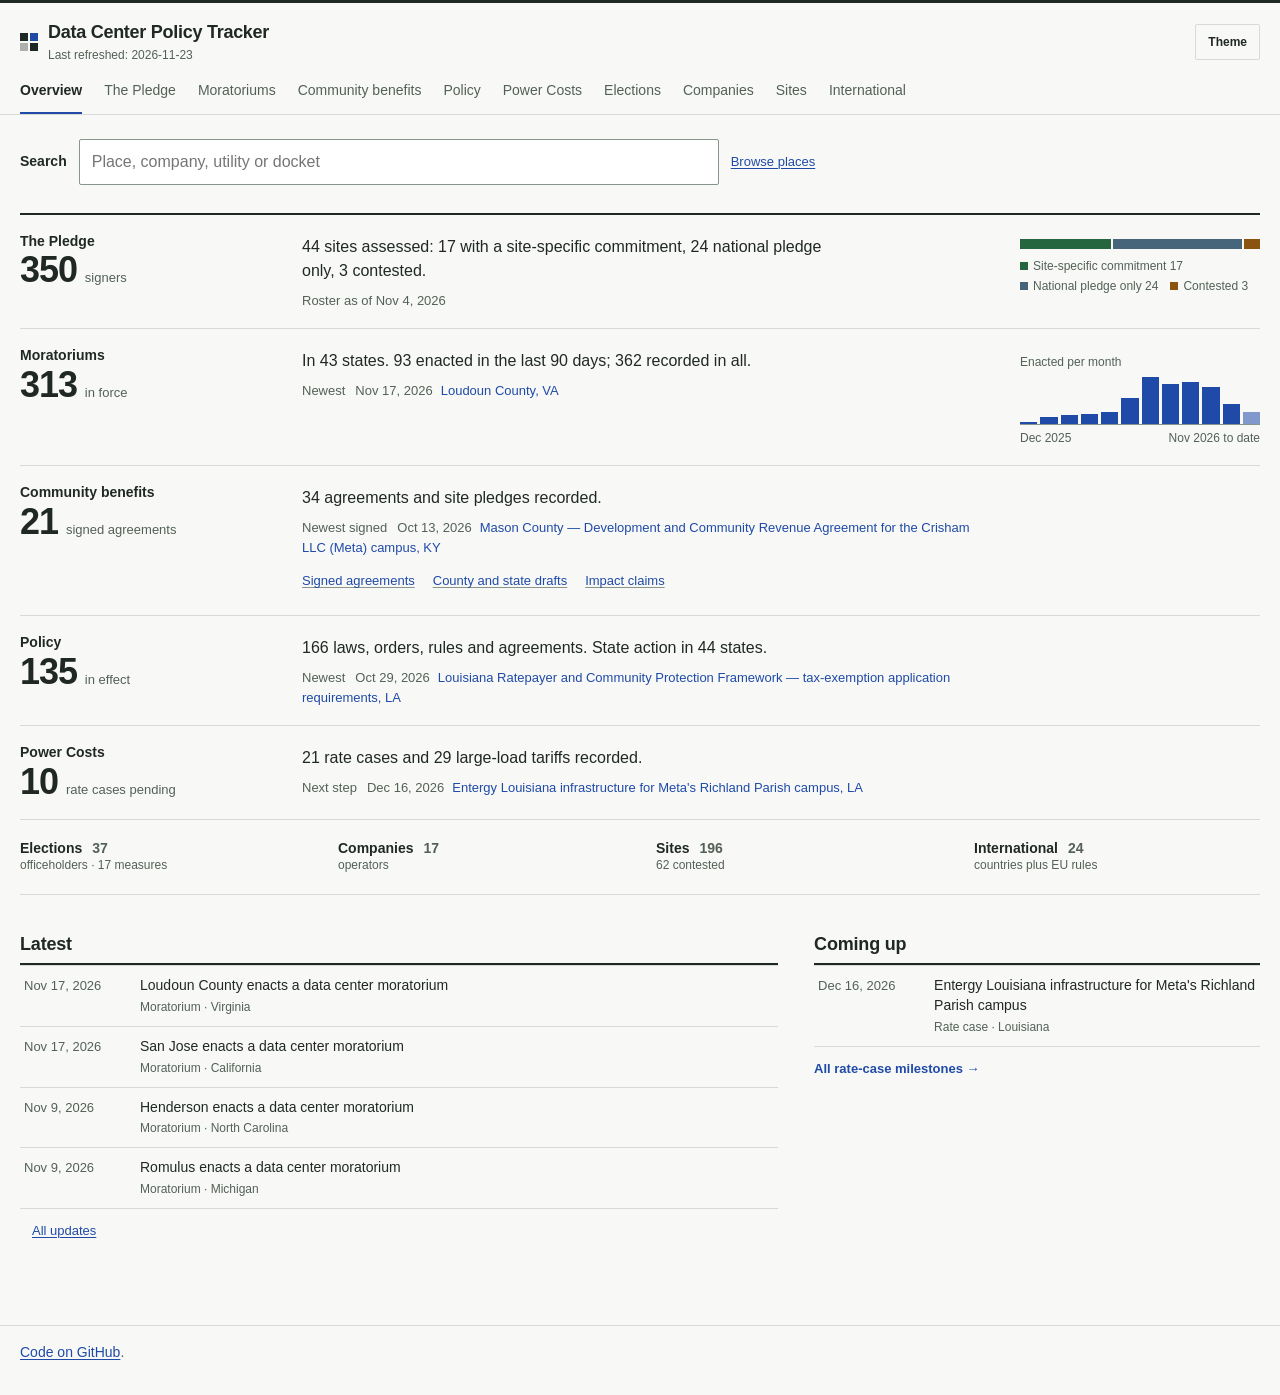
==== commit 54484594: "Community benefits tab; hide Updates; fewer stacked sub-lines; AGENTS.md is the rules file Community" ====
--- a/docs/index.html
+++ b/docs/index.html
@@ -59,16 +59,15 @@
           <button id="tab-overview" class="tab" role="tab" type="button" aria-selected="true" aria-controls="view-overview">Overview</button>
           <button id="tab-ratepayer" class="tab" aria-label="The Pledge" role="tab" type="button" aria-selected="false" aria-controls="view-ratepayer">The Pledge</button>
           <button id="tab-moratoriums" class="tab" aria-label="Moratoriums" role="tab" type="button" aria-selected="false" aria-controls="view-moratoriums">Moratoriums</button>
+          <button id="tab-benefits" class="tab" role="tab" type="button" aria-selected="false" aria-controls="view-benefits">Community benefits</button>
           <button id="tab-policies" class="tab" aria-label="Policy" role="tab" type="button" aria-selected="false" aria-controls="view-policies">Policy</button>
           <button id="tab-tariffs" class="tab" aria-label="Power Costs" role="tab" type="button" aria-selected="false" aria-controls="view-tariffs">Power Costs</button>
           <button id="tab-elections" class="tab" role="tab" type="button" aria-selected="false" aria-controls="view-elections">Elections</button>
           <button id="tab-comparison" class="tab" role="tab" type="button" aria-selected="false" aria-controls="view-comparison">Companies</button>
           <button id="tab-explorer" class="tab" role="tab" type="button" aria-selected="false" aria-controls="view-explorer">Sites</button>
           <button id="tab-world" class="tab" role="tab" type="button" aria-selected="false" aria-controls="view-world" aria-label="International">International</button>
-          <button id="tab-updates" class="tab tab-util" role="tab" type="button" aria-selected="false" aria-controls="view-updates">Updates</button>
-          <button id="tab-compare" class="tab tab-util" role="tab" type="button" aria-selected="false" aria-controls="view-compare">Compare</button>
-        </div>
-        <a class="tab-util nav-plans" href="community-benefits.html" aria-label="Community benefits plans">Plans</a>
+          <button id="tab-updates" class="tab tab-util" role="tab" hidden type="button" aria-selected="false" aria-controls="view-updates">Updates</button>
+        </div>
       </nav>
     </header>
 
@@ -126,7 +125,7 @@
               <div class="ledger-mark" data-mark-for="moratoriums"></div>
             </li>
             <li class="ledger-row" data-topic="agreements">
-              <button class="home-card ledger-head" type="button" data-path-target="agreements">
+              <button class="home-card ledger-head" type="button" data-path-target="benefits">
                 <span class="home-card-title">Community benefits</span>
                 <span class="home-card-num" data-count-for="agreements">&mdash;</span>
                 <span class="home-card-sub" data-sub-for="agreements"></span>
@@ -166,6 +165,7 @@
               <h2 class="home-h" id="home-latest-h">Latest</h2>
               <ol id="home-latest-list" class="feed-list"></ol>
               <button type="button" class="btn-link home-latest-more" id="home-latest-more" hidden></button>
+              <a class="home-all-updates" href="#updates">All updates</a>
             </section>
             <section class="whats-next" aria-labelledby="wn-h" id="whats-next">
               <h2 class="home-h" id="wn-h">Coming up</h2>
@@ -179,12 +179,6 @@
         </div>
       </section>
 
-      <section id="view-compare" class="view" role="tabpanel" aria-labelledby="tab-compare" hidden>
-        <div class="hero"><h2 class="hero-title">Compare</h2></div>
-        <div class="civic-controls"><label>Compare <select id="civic-compare-kind"><option value="agreement">Agreements</option><option value="tariff">Tariffs</option></select></label><a id="civic-choose" href="?kind=agreement#overview">Choose records</a><button id="civic-compare-clear" type="button">Clear selection</button></div>
-        <p id="civic-compare-status" class="civic-status" role="status"></p>
-        <div id="civic-compare-grid" class="civic-compare-grid"></div>
-      </section>
       <section id="view-updates" class="view" role="tabpanel" aria-labelledby="tab-updates" hidden>
         <div class="hero"><h2 class="hero-title">Updates</h2></div>
         <div class="civic-controls"><label>Show <select id="civic-update-kind"><option value="">All updates</option><option value="record">Record changes</option><option value="action">Dated actions and observations</option></select></label></div>
@@ -653,10 +647,7 @@
         <div class="hero">
 
           <h2 class="hero-title">The Pledge</h2>
-          <p class="hero-dek">
-            White House Ratepayer Protection Pledge · <span id="rp-pledge-date">March 4, 2026</span>. <a id="rp-pledge-link" href="#" target="_blank" rel="noopener noreferrer">Read the pledge →</a>
-          </p>
-          <p class="hero-dek hero-status" id="rp-status"></p>
+          <p class="hero-dek hero-status"><span id="rp-status"></span> <a id="rp-pledge-link" href="#" target="_blank" rel="noopener noreferrer">White House pledge, <span id="rp-pledge-date">March 4, 2026</span> →</a></p>
         </div>
 
         <!-- ---------------------------------------------------------------
@@ -1253,7 +1244,6 @@
         <div class="hero">
 
           <h2 class="hero-title">Policy</h2>
-          <p class="view-scope">United States</p>
         </div>
         <ul id="policy-stats" class="rp-stats" aria-label="Policy statistics"></ul>
 
@@ -1262,7 +1252,6 @@
           <button class="subtab" role="tab" type="button" id="subtab-pol-principles" aria-selected="true" tabindex="0" aria-controls="subpane-pol-principles">
             Topics <span class="subtab-count" id="policy-principles-count"></span>
           </button>
-          <button class="subtab" role="tab" type="button" id="subtab-pol-agreements" aria-selected="false" tabindex="-1" aria-controls="subpane-pol-agreements">Agreements <span class="subtab-count" id="policy-agreements-count"></span></button>
           <button class="subtab" role="tab" type="button" id="subtab-pol-latest" aria-selected="false" tabindex="-1" aria-controls="subpane-pol-latest">
             Latest <span class="subtab-count" id="policy-actions-count"></span>
           </button>
@@ -1353,11 +1342,23 @@
         </div>
 
 
-        <div id="subpane-pol-agreements" class="subtab-panel" role="tabpanel" aria-labelledby="subtab-pol-agreements" hidden>
-        <h3>Community benefit agreements</h3>
-
-
-        <div class="subtabs subtabs--view" role="tablist" aria-label="Benefit Agreements view">
+
+
+      </section>
+
+      <!-- ====================== COMMUNITY BENEFITS ====================== -->
+      <section id="view-benefits" class="view" role="tabpanel" aria-labelledby="tab-benefits" hidden>
+        <div class="hero"><h2 class="hero-title">Community benefits</h2></div>
+        <ul id="cba-stats" class="rp-stats" aria-label="Agreement statistics"></ul>
+        <div class="subtabs subtabs--view" role="tablist" aria-label="Community benefits view">
+          <button class="subtab" role="tab" type="button" id="subtab-ben-agreements" aria-selected="true" tabindex="0" aria-controls="subpane-ben-agreements">Agreements <span class="subtab-count" id="policy-agreements-count"></span></button>
+          <button class="subtab" role="tab" type="button" id="subtab-ben-plans" aria-selected="false" tabindex="-1" aria-controls="subpane-ben-plans">Plans</button>
+          <button class="subtab" role="tab" type="button" id="subtab-ben-compare" aria-selected="false" tabindex="-1" aria-controls="subpane-ben-compare">Compare</button>
+        </div>
+        <div id="subpane-ben-agreements" class="subtab-panel" role="tabpanel" aria-labelledby="subtab-ben-agreements">
+
+
+        <div class="subtabs subtabs--inner" role="tablist" aria-label="Agreements">
           <button class="subtab" role="tab" type="button" id="subtab-cba-strongest" aria-selected="true" tabindex="0" aria-controls="subpane-cba-strongest">
             Most documented <span class="subtab-count" id="cba-strongest-count"></span>
           </button>
@@ -1421,9 +1422,240 @@
         <div class="subtab-panel planning-guide" id="subpane-cba-evidence" role="tabpanel" aria-labelledby="subtab-cba-evidence" hidden>
           <p>Loading evidence guide…</p>
         </div>
-        <ul id="cba-stats" class="rp-stats" aria-label="Agreement statistics"></ul>
-        </div>
-
+                </div>
+        <div id="subpane-ben-plans" class="subtab-panel" role="tabpanel" aria-labelledby="subtab-ben-plans" hidden>
+          <p class="ben-plans-page"><a href="community-benefits.html">Open as a page</a></p>
+          <div id="ben-plans" class="ben-plans"><p class="muted">Loading plans…</p></div>
+        </div>
+        <div id="subpane-ben-compare" class="subtab-panel" role="tabpanel" aria-labelledby="subtab-ben-compare" hidden>
+        <div class="civic-controls"><label>Compare <select id="civic-compare-kind"><option value="agreement">Agreements</option><option value="tariff">Tariffs</option></select></label><a id="civic-choose" href="?kind=agreement#overview">Choose records</a><button id="civic-compare-clear" type="button">Clear selection</button></div>
+        <p id="civic-compare-status" class="civic-status" role="status"></p>
+        <div id="civic-compare-grid" class="civic-compare-grid"></div>
+        </div>
+      </section>
+      <section id="view-moratoriums" class="view" role="tabpanel" aria-labelledby="tab-moratoriums" hidden>
+        <div class="hero"><h2 class="hero-title">Moratoriums</h2></div>
+          <ul id="moratorium-stats" class="rp-stats" aria-label="Pause statistics"></ul>
+        <div class="subtabs subtabs--view" role="tablist" aria-label="Moratoriums view">
+          <button class="subtab" role="tab" type="button" id="subtab-mor-directory" aria-selected="true" tabindex="0" aria-controls="subpane-mor-directory">
+            Directory <span class="subtab-count" id="moratoriums-count"></span>
+          </button>
+          <button class="subtab" role="tab" type="button" id="subtab-mor-map" aria-selected="false" tabindex="-1" aria-controls="subpane-mor-map">Map</button>
+          <button class="subtab" role="tab" type="button" id="subtab-mor-trends" aria-selected="false" tabindex="-1" aria-controls="subpane-mor-trends">
+            Trends <span class="subtab-count" id="moratorium-themes-count"></span>
+          </button>
+        </div>
+        <div id="mor-load-error" hidden>Could not load moratoriums. <button id="mor-retry" type="button" class="linkish">Retry</button></div>
+        <div class="subtab-panel" id="subpane-mor-directory" role="tabpanel" aria-labelledby="subtab-mor-directory">
+          <div id="moratoriums-directory">
+          <h3 class="sr-only" id="moratoriums-table-heading">Moratoriums directory</h3>
+          <div id="moratorium-filters" class="filter-bar filter-bar--slim directory-filters" role="group" aria-label="Filter moratoriums">
+            <label class="filter filter-search"><span class="filter-name">Search</span>
+              <input id="moratorium-q" type="search" placeholder="Place, state or bill" autocomplete="off" />
+            </label>
+            <label class="filter"><span class="filter-name">Status</span>
+              <select id="moratorium-status-filter">
+                <option value="">Any status</option>
+                <option value="enacted">Enacted</option>
+                <option value="proposed">Proposed</option>
+                <option value="failed">Failed</option>
+                <option value="lifted">Lifted</option>
+              </select>
+            </label>
+            <label class="filter"><span class="filter-name">Level</span>
+              <select id="moratorium-type-filter">
+                <option value="">Any level</option>
+                <option value="federal">Federal</option>
+                <option value="state">State</option>
+                <option value="county">County</option>
+                <option value="city">City</option>
+              </select>
+            </label>
+            <span class="export-btns">
+              <button id="moratoriums-csv-btn" class="btn-ghost" title="Export to CSV">⤓ CSV</button>
+              <button id="moratoriums-pdf-btn" class="btn-ghost" title="Export to PDF">⤓ PDF</button>
+            </span>
+            <span class="filter-bar-meta" role="status" id="moratoriums-meta"></span>
+          </div>
+          <div class="table-scroll">
+            <table id="moratoriums-table" class="moratorium-table">
+              <thead>
+                <tr>
+                  <th aria-sort="none">Jurisdiction</th>
+                  <th aria-sort="none">Date</th>
+                  <th aria-sort="none" class="mor-col-type">Type</th>
+                  <th aria-sort="none">Status</th>
+                  <th aria-sort="none">Duration</th>
+                  <th aria-sort="none" class="mor-col-reasons">Key Reasons</th>
+                </tr>
+              </thead>
+              <tbody id="moratoriums-tbody">
+                <!-- Populated by app.js -->
+              </tbody>
+            </table>
+          </div>
+          </div>
+        </div>
+
+        <div class="subtab-panel" id="subpane-mor-map" role="tabpanel" aria-labelledby="subtab-mor-map" hidden>
+          <div id="jurisdiction-map-content"><p class="muted">Loading map…</p></div>
+        </div>
+
+        <div class="subtab-panel" id="subpane-mor-trends" role="tabpanel" aria-labelledby="subtab-mor-trends" hidden>
+        <!-- Summary Charts (status split, jurisdiction level, reasons, timeline) -->
+        <section
+          id="moratorium-charts"
+          class="mor-charts"
+          aria-label="Moratorium summary charts"
+        >
+          <!-- Populated by app.js -->
+        </section>
+
+          <div id="moratorium-themes">
+            <h3 class="theme-quotes-title">Concerns cited</h3>
+            <p class="acc-sub">How many moratoriums cite each concern.</p>
+            <div id="reason-breakdown" class="reason-grid">
+              <!-- Populated by app.js -->
+            </div>
+          </div>
+        </div>
+
+      </section>
+
+        <!-- ================= MORATORIUM DETAIL MODAL ================= -->
+        <div id="moratorium-modal" class="moratorium-modal" hidden>
+          <div class="moratorium-modal__backdrop" data-moratorium-close aria-hidden="true"></div>
+          <div id="moratorium-detail" class="moratorium-detail moratorium-modal__dialog" role="dialog" aria-modal="true" aria-labelledby="md-jurisdiction" aria-live="polite">
+          <button id="moratorium-detail-close" class="detail-close" type="button" aria-label="Close moratorium details">
+            ×
+          </button>
+          <header class="detail-header">
+            <p class="detail-kind" id="md-jurisdiction-type">—</p>
+            <h3 id="md-jurisdiction">—</h3>
+            <p class="detail-sub">
+              <span id="md-status" class="badge">—</span> ·
+              <span id="md-duration">—</span>
+            </p>
+          </header>
+
+          <dl class="kv">
+            <dt>Status</dt>
+            <dd id="md-status-detail">—</dd>
+            <dt id="md-enacted-dt">Enacted date</dt>
+            <dd id="md-enacted">—</dd>
+            <dt id="md-effective-dt" hidden>Effective date</dt>
+            <dd id="md-effective" hidden>—</dd>
+            <dt>Duration</dt>
+            <dd id="md-duration-detail">—</dd>
+            <dt>Power threshold</dt>
+            <dd id="md-threshold">—</dd>
+            <dt>Key reasons</dt>
+            <dd id="md-reasons">—</dd>
+            <dt id="md-policy-type-dt" hidden>Policy type</dt>
+            <dd id="md-policy-type" hidden>—</dd>
+            <dt id="md-bill-dt" hidden>Bill / Resolution</dt>
+            <dd id="md-bill-number" hidden>—</dd>
+            <dt id="md-sponsors-dt" hidden>Introduced by</dt>
+            <dd id="md-sponsors" hidden>—</dd>
+            <dt id="md-enacted-by-dt" hidden>Signed / enacted by</dt>
+            <dd id="md-enacted-by" hidden>—</dd>
+            <dt id="md-votes-dt" hidden>Vote</dt>
+            <dd id="md-votes" hidden>—</dd>
+            <dt id="md-session-dt" hidden>Session</dt>
+            <dd id="md-session" hidden>—</dd>
+            <dt id="md-failure-reason-dt" hidden>Failure reason</dt>
+            <dd id="md-failure-reason" hidden>—</dd>
+          </dl>
+
+          <div id="md-summary" class="moratorium-summary"></div>
+
+          <section id="md-stakeholders" class="moratorium-stakeholders" aria-labelledby="md-stakeholders-heading" hidden>
+            <h4 id="md-stakeholders-heading">Key stakeholders</h4>
+            <div id="md-stakeholders-body"></div>
+          </section>
+
+          <section id="md-related" class="tariff-legislation" aria-labelledby="md-related-heading" hidden>
+            <h4 id="md-related-heading">Related records</h4>
+            <ul id="md-related-list" class="tariff-legislation-list"></ul>
+          </section>
+          <section id="md-resources" class="moratorium-resources" aria-labelledby="md-resources-heading">
+            <h4 id="md-resources-heading">Sources &amp; Resources</h4>
+            <ul id="md-resources-list" class="resources-list"></ul>
+          </section>
+
+          <p class="record-permalink-row"><a id="md-permalink" class="record-permalink" href="#">Link to this record</a></p>
+
+          <p id="md-captured" class="muted" style="font-size: 0.85rem; margin-top: 1rem;"></p>
+          </div>
+        </div>
+
+      <!-- ================== INTERNATIONAL VIEW (v6) ================== -->
+      <!-- notes/specs/SPEC_INTERNATIONAL.md. One lazy payload
+           (data/international.json); no US view reads it. Country pages are a
+           panel INSIDE this view, never a modal over another view. -->
+      <section id="view-world" class="view" role="tabpanel" aria-labelledby="tab-world" hidden>
+        <div class="hero">
+
+          <h2 class="hero-title">International</h2>
+        </div>
+
+        <p id="world-error" role="status" hidden>Could not load international records. <button type="button" class="btn-link" id="world-retry">Retry</button></p>
+
+        <div id="world-country" class="world-country" hidden>
+          <p><button type="button" id="world-country-back" class="btn-link">← All countries</button></p>
+          <div id="world-country-body"></div>
+        </div>
+
+        <div id="world-panes">
+          <div class="subtabs subtabs--view" role="tablist" aria-label="International view">
+            <button class="subtab" role="tab" type="button" id="subtab-world-countries" aria-selected="true" tabindex="0" aria-controls="subpane-world-countries">
+              Countries <span class="subtab-count" id="world-countries-count"></span>
+            </button>
+            <button class="subtab" role="tab" type="button" id="subtab-world-instruments" aria-selected="false" tabindex="-1" aria-controls="subpane-world-instruments">
+              Rules <span class="subtab-count" id="world-instruments-count"></span>
+            </button>
+            <button class="subtab" role="tab" type="button" id="subtab-world-sites" aria-selected="false" tabindex="-1" aria-controls="subpane-world-sites">
+              Sites <span class="subtab-count" id="world-sites-count"></span>
+            </button>
+          </div>
+
+          <div class="subtab-panel" id="subpane-world-countries" role="tabpanel" aria-labelledby="subtab-world-countries">
+            <div class="filter-bar"><label class="filter">Find a country or the EU <input type="search" id="world-search" autocomplete="off" /></label><span role="status" id="world-search-status"></span></div>
+            <ol id="world-country-list" class="world-cards" role="list"></ol>
+          </div>
+
+          <div class="subtab-panel" id="subpane-world-instruments" role="tabpanel" aria-labelledby="subtab-world-instruments" hidden>
+            <div class="filter-bar filter-bar--slim" role="group" aria-label="Filter international rules">
+              <label class="filter"><span class="sr-only">Country</span>
+                <select id="world-country-filter"><option value="">All countries</option></select>
+              </label>
+              <label class="filter"><span class="sr-only">Principle</span>
+                <select id="world-principle-filter"><option value="">All principles</option></select>
+              </label>
+              <label class="filter"><span class="sr-only">Status</span>
+                <select id="world-status-filter">
+                  <option value="">Any status</option>
+                  <option value="in_effect">In effect / enacted</option>
+                  <option value="proposed">Proposed</option>
+                  <option value="ended">Ended or failed</option>
+                </select>
+              </label>
+              <span class="filter-bar-meta" role="status" id="world-instruments-meta"></span>
+            </div>
+            <ol id="world-instrument-list" class="world-records" role="list"></ol>
+          </div>
+
+          <div class="subtab-panel" id="subpane-world-sites" role="tabpanel" aria-labelledby="subtab-world-sites" hidden>
+            <ol id="world-site-list" class="world-records" role="list"></ol>
+          </div>
+        </div>
+
+        <ul id="world-stats" class="rp-stats" aria-label="International statistics"></ul>
+        <p class="muted world-note">Amounts are shown as each source states them. The "≈ US$" figure uses the Federal Reserve's 2025 annual-average rate (G.5A) and is approximate; nothing is summed across currencies. Quotes stay in their original language, followed by a labelled English translation.</p>
+      </section>
+    </main>
+
+    <!-- Opened from Policy and Community benefits alike, so it lives outside both views. -->
         <div id="policy-modal" class="tariff-modal" hidden>
           <div class="tariff-modal__backdrop" data-policy-close aria-hidden="true"></div>
           <div id="policy-detail" class="moratorium-detail tariff-detail tariff-modal__dialog" role="dialog" aria-modal="true" aria-labelledby="pd-title">
@@ -1473,231 +1705,8 @@
             <p id="pd-captured" class="muted policy-captured"></p>
           </div>
         </div>
-      </section>
-
-      <section id="view-moratoriums" class="view" role="tabpanel" aria-labelledby="tab-moratoriums" hidden>
-        <div class="hero"><h2 class="hero-title">Moratoriums</h2></div>
-          <ul id="moratorium-stats" class="rp-stats" aria-label="Pause statistics"></ul>
-        <div class="subtabs subtabs--view" role="tablist" aria-label="Moratoriums view">
-          <button class="subtab" role="tab" type="button" id="subtab-mor-directory" aria-selected="true" tabindex="0" aria-controls="subpane-mor-directory">
-            Directory <span class="subtab-count" id="moratoriums-count"></span>
-          </button>
-          <button class="subtab" role="tab" type="button" id="subtab-mor-map" aria-selected="false" tabindex="-1" aria-controls="subpane-mor-map">Map</button>
-          <button class="subtab" role="tab" type="button" id="subtab-mor-trends" aria-selected="false" tabindex="-1" aria-controls="subpane-mor-trends">
-            Trends <span class="subtab-count" id="moratorium-themes-count"></span>
-          </button>
-        </div>
-        <div id="mor-load-error" hidden>Could not load moratoriums. <button id="mor-retry" type="button" class="linkish">Retry</button></div>
-        <div class="subtab-panel" id="subpane-mor-directory" role="tabpanel" aria-labelledby="subtab-mor-directory">
-          <div id="moratoriums-directory">
-          <h3 class="sr-only" id="moratoriums-table-heading">Moratoriums directory</h3>
-          <div id="moratorium-filters" class="filter-bar filter-bar--slim directory-filters" role="group" aria-label="Filter moratoriums">
-            <label class="filter filter-search"><span class="filter-name">Search</span>
-              <input id="moratorium-q" type="search" placeholder="Place, state or bill" autocomplete="off" />
-            </label>
-            <label class="filter"><span class="filter-name">Status</span>
-              <select id="moratorium-status-filter">
-                <option value="">Any status</option>
-                <option value="enacted">Enacted</option>
-                <option value="proposed">Proposed</option>
-                <option value="failed">Failed</option>
-                <option value="lifted">Lifted</option>
-              </select>
-            </label>
-            <label class="filter"><span class="filter-name">Level</span>
-              <select id="moratorium-type-filter">
-                <option value="">Any level</option>
-                <option value="federal">Federal</option>
-                <option value="state">State</option>
-                <option value="county">County</option>
-                <option value="city">City</option>
-              </select>
-            </label>
-            <span class="export-btns">
-              <button id="moratoriums-csv-btn" class="btn-ghost" title="Export to CSV">⤓ CSV</button>
-              <button id="moratoriums-pdf-btn" class="btn-ghost" title="Export to PDF">⤓ PDF</button>
-            </span>
-            <span class="filter-bar-meta" role="status" id="moratoriums-meta"></span>
-          </div>
-          <div class="table-scroll">
-            <table id="moratoriums-table" class="moratorium-table">
-              <thead>
-                <tr>
-                  <th aria-sort="none">Jurisdiction</th>
-                  <th aria-sort="none">Date</th>
-                  <th aria-sort="none" class="mor-col-type">Type</th>
-                  <th aria-sort="none">Status</th>
-                  <th aria-sort="none">Duration</th>
-                  <th aria-sort="none" class="mor-col-reasons">Key Reasons</th>
-                </tr>
-              </thead>
-              <tbody id="moratoriums-tbody">
-                <!-- Populated by app.js -->
-              </tbody>
-            </table>
-          </div>
-          </div>
-        </div>
-
-        <div class="subtab-panel" id="subpane-mor-map" role="tabpanel" aria-labelledby="subtab-mor-map" hidden>
-          <div id="jurisdiction-map-content"><p class="muted">Loading map…</p></div>
-        </div>
-
-        <div class="subtab-panel" id="subpane-mor-trends" role="tabpanel" aria-labelledby="subtab-mor-trends" hidden>
-        <!-- Summary Charts (status split, jurisdiction level, reasons, timeline) -->
-        <section
-          id="moratorium-charts"
-          class="mor-charts"
-          aria-label="Moratorium summary charts"
-        >
-          <!-- Populated by app.js -->
-        </section>
-
-          <div id="moratorium-themes">
-            <h3 class="theme-quotes-title">Concerns cited</h3>
-            <p class="acc-sub">How many moratoriums cite each concern.</p>
-            <div id="reason-breakdown" class="reason-grid">
-              <!-- Populated by app.js -->
-            </div>
-          </div>
-        </div>
-
-      </section>
-
-        <!-- ================= MORATORIUM DETAIL MODAL ================= -->
-        <div id="moratorium-modal" class="moratorium-modal" hidden>
-          <div class="moratorium-modal__backdrop" data-moratorium-close aria-hidden="true"></div>
-          <div id="moratorium-detail" class="moratorium-detail moratorium-modal__dialog" role="dialog" aria-modal="true" aria-labelledby="md-jurisdiction" aria-live="polite">
-          <button id="moratorium-detail-close" class="detail-close" type="button" aria-label="Close moratorium details">
-            ×
-          </button>
-          <header class="detail-header">
-            <p class="detail-kind" id="md-jurisdiction-type">—</p>
-            <h3 id="md-jurisdiction">—</h3>
-            <p class="detail-sub">
-              <span id="md-status" class="badge">—</span> ·
-              <span id="md-duration">—</span>
-            </p>
-          </header>
-
-          <dl class="kv">
-            <dt>Status</dt>
-            <dd id="md-status-detail">—</dd>
-            <dt id="md-enacted-dt">Enacted date</dt>
-            <dd id="md-enacted">—</dd>
-            <dt id="md-effective-dt" hidden>Effective date</dt>
-            <dd id="md-effective" hidden>—</dd>
-            <dt>Duration</dt>
-            <dd id="md-duration-detail">—</dd>
-            <dt>Power threshold</dt>
-            <dd id="md-threshold">—</dd>
-            <dt>Key reasons</dt>
-            <dd id="md-reasons">—</dd>
-            <dt id="md-policy-type-dt" hidden>Policy type</dt>
-            <dd id="md-policy-type" hidden>—</dd>
-            <dt id="md-bill-dt" hidden>Bill / Resolution</dt>
-            <dd id="md-bill-number" hidden>—</dd>
-            <dt id="md-sponsors-dt" hidden>Introduced by</dt>
-            <dd id="md-sponsors" hidden>—</dd>
-            <dt id="md-enacted-by-dt" hidden>Signed / enacted by</dt>
-            <dd id="md-enacted-by" hidden>—</dd>
-            <dt id="md-votes-dt" hidden>Vote</dt>
-            <dd id="md-votes" hidden>—</dd>
-            <dt id="md-session-dt" hidden>Session</dt>
-            <dd id="md-session" hidden>—</dd>
-            <dt id="md-failure-reason-dt" hidden>Failure reason</dt>
-            <dd id="md-failure-reason" hidden>—</dd>
-          </dl>
-
-          <div id="md-summary" class="moratorium-summary"></div>
-
-          <section id="md-stakeholders" class="moratorium-stakeholders" aria-labelledby="md-stakeholders-heading" hidden>
-            <h4 id="md-stakeholders-heading">Key stakeholders</h4>
-            <div id="md-stakeholders-body"></div>
-          </section>
-
-          <section id="md-related" class="tariff-legislation" aria-labelledby="md-related-heading" hidden>
-            <h4 id="md-related-heading">Related records</h4>
-            <ul id="md-related-list" class="tariff-legislation-list"></ul>
-          </section>
-          <section id="md-resources" class="moratorium-resources" aria-labelledby="md-resources-heading">
-            <h4 id="md-resources-heading">Sources &amp; Resources</h4>
-            <ul id="md-resources-list" class="resources-list"></ul>
-          </section>
-
-          <p class="record-permalink-row"><a id="md-permalink" class="record-permalink" href="#">Link to this record</a></p>
-
-          <p id="md-captured" class="muted" style="font-size: 0.85rem; margin-top: 1rem;"></p>
-          </div>
-        </div>
-
-      <!-- ================== INTERNATIONAL VIEW (v6) ================== -->
-      <!-- notes/specs/SPEC_INTERNATIONAL.md. One lazy payload
-           (data/international.json); no US view reads it. Country pages are a
-           panel INSIDE this view, never a modal over another view. -->
-      <section id="view-world" class="view" role="tabpanel" aria-labelledby="tab-world" hidden>
-        <div class="hero">
-
-          <h2 class="hero-title">International</h2>
-        </div>
-
-        <p id="world-error" role="status" hidden>Could not load international records. <button type="button" class="btn-link" id="world-retry">Retry</button></p>
-
-        <div id="world-country" class="world-country" hidden>
-          <p><button type="button" id="world-country-back" class="btn-link">← All countries</button></p>
-          <div id="world-country-body"></div>
-        </div>
-
-        <div id="world-panes">
-          <div class="subtabs subtabs--view" role="tablist" aria-label="International view">
-            <button class="subtab" role="tab" type="button" id="subtab-world-countries" aria-selected="true" tabindex="0" aria-controls="subpane-world-countries">
-              Countries <span class="subtab-count" id="world-countries-count"></span>
-            </button>
-            <button class="subtab" role="tab" type="button" id="subtab-world-instruments" aria-selected="false" tabindex="-1" aria-controls="subpane-world-instruments">
-              Rules <span class="subtab-count" id="world-instruments-count"></span>
-            </button>
-            <button class="subtab" role="tab" type="button" id="subtab-world-sites" aria-selected="false" tabindex="-1" aria-controls="subpane-world-sites">
-              Sites <span class="subtab-count" id="world-sites-count"></span>
-            </button>
-          </div>
-
-          <div class="subtab-panel" id="subpane-world-countries" role="tabpanel" aria-labelledby="subtab-world-countries">
-            <div class="filter-bar"><label class="filter">Find a country or the EU <input type="search" id="world-search" autocomplete="off" /></label><span role="status" id="world-search-status"></span></div>
-            <ol id="world-country-list" class="world-cards" role="list"></ol>
-          </div>
-
-          <div class="subtab-panel" id="subpane-world-instruments" role="tabpanel" aria-labelledby="subtab-world-instruments" hidden>
-            <div class="filter-bar filter-bar--slim" role="group" aria-label="Filter international rules">
-              <label class="filter"><span class="sr-only">Country</span>
-                <select id="world-country-filter"><option value="">All countries</option></select>
-              </label>
-              <label class="filter"><span class="sr-only">Principle</span>
-                <select id="world-principle-filter"><option value="">All principles</option></select>
-              </label>
-              <label class="filter"><span class="sr-only">Status</span>
-                <select id="world-status-filter">
-                  <option value="">Any status</option>
-                  <option value="in_effect">In effect / enacted</option>
-                  <option value="proposed">Proposed</option>
-                  <option value="ended">Ended or failed</option>
-                </select>
-              </label>
-              <span class="filter-bar-meta" role="status" id="world-instruments-meta"></span>
-            </div>
-            <ol id="world-instrument-list" class="world-records" role="list"></ol>
-          </div>
-
-          <div class="subtab-panel" id="subpane-world-sites" role="tabpanel" aria-labelledby="subtab-world-sites" hidden>
-            <ol id="world-site-list" class="world-records" role="list"></ol>
-          </div>
-        </div>
-
-        <ul id="world-stats" class="rp-stats" aria-label="International statistics"></ul>
-        <p class="muted world-note">Amounts are shown as each source states them. The "≈ US$" figure uses the Federal Reserve's 2025 annual-average rate (G.5A) and is approximate; nothing is summed across currencies. Quotes stay in their original language, followed by a labelled English translation.</p>
-      </section>
-    </main>
-
-    <div id="civic-compare-tray" class="civic-compare-tray" hidden><span id="civic-compare-count"></span><a href="#compare">Compare</a><button id="civic-tray-clear" class="btn-link" type="button">Clear</button></div>
+
+    <div id="civic-compare-tray" class="civic-compare-tray" hidden><span id="civic-compare-count"></span><a href="#benefits/compare">Compare</a><button id="civic-tray-clear" class="btn-link" type="button">Clear</button></div>
     <footer class="site-footer">
       <p>
         <a href="https://github.com/pranava0x0/datacenterpolicytracker">Code on GitHub</a>.
--- a/docs/styles.css
+++ b/docs/styles.css
@@ -1729,13 +1729,6 @@
 }
 .rp-stat-value { font-size: var(--fs-lg); font-weight: 700; line-height: 1.2; color: var(--rp-color); }
 .rp-stat-label { font-size: var(--fs-sm); color: var(--text); line-height: 1.3; }
-.rp-stat-breakdown {
-  grid-column: 1 / -1;
-  font-size: var(--fs-2xs);
-  color: var(--text-muted);
-  line-height: 1.3;
-  margin-top: 0.1rem;
-}
 
 /* ================= MORATORIUM SUMMARY CHARTS ================= */
 /* Pure CSS/DOM charts (no library). Colors are CSS custom properties so they
@@ -6683,7 +6676,6 @@
 /* Jurisdiction geometry and public DOE references, loaded on the Map pane. */
 #jurisdiction-map-content { --map-pause: #6f7fa1; --map-pause-edge: #4f6084; --map-framework: #689e98; --map-framework-edge: #356e68; --map-both: #79799b; --map-both-edge: #465c77; }
 [data-theme="dark"] #jurisdiction-map-content { --map-pause-edge: #b2c3e6; --map-framework-edge: #9dcac5; --map-both-edge: #c0b8db; }
-.view-scope { margin: 6px 0 0; font-size: var(--fs-sm); }
 .directory-filters { align-items: end; margin-bottom: 12px; gap: 10px 12px; }
 .directory-filters .filter { flex-direction: column; gap: 3px; }
 .filter-name { font-size: var(--fs-sm); }
@@ -6771,8 +6763,7 @@
 #jurisdiction-map-meta { font-size: var(--fs-sm); font-style: normal; margin: 8px 0; }
 @media (max-width: 640px) {
   #moratorium-stats { display: flex; gap: 2px 16px; }
-  #moratorium-stats .rp-stat-breakdown { position: absolute; width: 1px; height: 1px; padding: 0; overflow: hidden; clip-path: inset(50%); white-space: nowrap; }
-  .jurisdiction-layers { display: grid; grid-template-columns: repeat(2, minmax(0, 1fr)); gap: 0 8px; }
+  #moratorium-stats   .jurisdiction-layers { display: grid; grid-template-columns: repeat(2, minmax(0, 1fr)); gap: 0 8px; }
   .directory-filters > .filter { flex: 1 1 130px; min-width: 0; }
   .directory-filters > .filter-search { flex-basis: 100%; }
   .directory-filters select, .directory-filters input[type="search"] { width: 100%; max-width: 100%; }
@@ -6973,8 +6964,7 @@
 main { padding-top: 24px; }
 .hero, #view-overview .hero { margin: 0 0 16px; max-width: none; }
 .hero-title, #view-overview .hero-title { font-size: var(--fs-3xl); letter-spacing: -.025em; margin-bottom: 6px; }
-.hero-dek, .view-scope { font-size: var(--fs-sm); margin: 0; }
-.home-h { font-size: var(--fs-xl); }
+.hero-dek, .home-h { font-size: var(--fs-xl); }
 .home-latest { gap: 36px; margin-top: 24px; }
 
 .home-card { background: transparent; border: 0; border-top: 1px solid var(--border); border-radius: 0; padding: 12px 0; }
@@ -7254,3 +7244,32 @@
   .pb-topic-toggle::before { position: absolute; left: .7rem; top: 1rem; margin: 0; }
   .primary-nav .tab, .primary-nav a.tab-util { min-height: 44px; }
 }
+
+/* Community benefits → Plans: the plans page's content, inline. */
+.ben-plans-page { margin: 0 0 8px; font-size: var(--fs-sm); }
+.ben-plans { max-width: 58rem; }
+.ben-plans .bp-intro { padding: 0 0 12px; }
+.ben-plans .bp-picker { display: grid; grid-template-columns: repeat(2, minmax(0, 1fr)); gap: 8px; }
+.ben-plans .bp-picker a { display: block; padding: 10px 12px; border: 1px solid var(--border-strong); border-radius: var(--radius-sm); }
+.ben-plans .bp-picker span { display: block; color: var(--text-muted); font-size: var(--fs-sm); }
+.ben-plans article, .ben-plans .bp-block { border-top: 2px solid var(--text); padding: 20px 0; margin-top: 20px; }
+.ben-plans h2 { font-size: var(--fs-xl); }
+.ben-plans dt { font-weight: 600; margin-top: 12px; }
+.ben-plans dd { margin: 4px 0; }
+.ben-plans p, .ben-plans dd, .ben-plans li { max-width: 75ch; }
+.ben-plans .bp-note { border-left: 3px solid var(--accent); padding-left: 12px; }
+.home-all-updates { display: inline-flex; align-items: center; min-height: 44px; margin-left: 12px; font-size: var(--fs-sm); }
+@media (max-width: 640px) { .ben-plans .bp-picker { grid-template-columns: 1fr; } }
+
+/* One line per figure: the unit sits beside the number, not under it. */
+.ledger-head { grid-template-columns: max-content max-content; grid-template-areas: "title title" "num sub"; align-items: baseline; column-gap: 8px; }
+.hero-status:empty, #rp-status:empty { display: none; }
+.primary-nav .nav-tabs { justify-content: flex-start; }
+.ledger-latest { display: block; }
+.ledger-latest .ledger-label { margin-right: 10px; }
+.ben-plans .bp-picker a { text-decoration: none; color: var(--text); font-weight: 600; }
+.ben-plans .bp-picker a:hover { border-color: var(--accent); color: var(--accent); }
+.ben-plans .bp-picker span { font-weight: 400; }
+.ledger-ref .ledger-label { color: var(--text-muted); }
+.ledger-ref:hover .ledger-label, .ledger-ref:hover .ledger-ref-date { text-decoration: none; }
+.subtabs--inner { margin-top: 4px; }
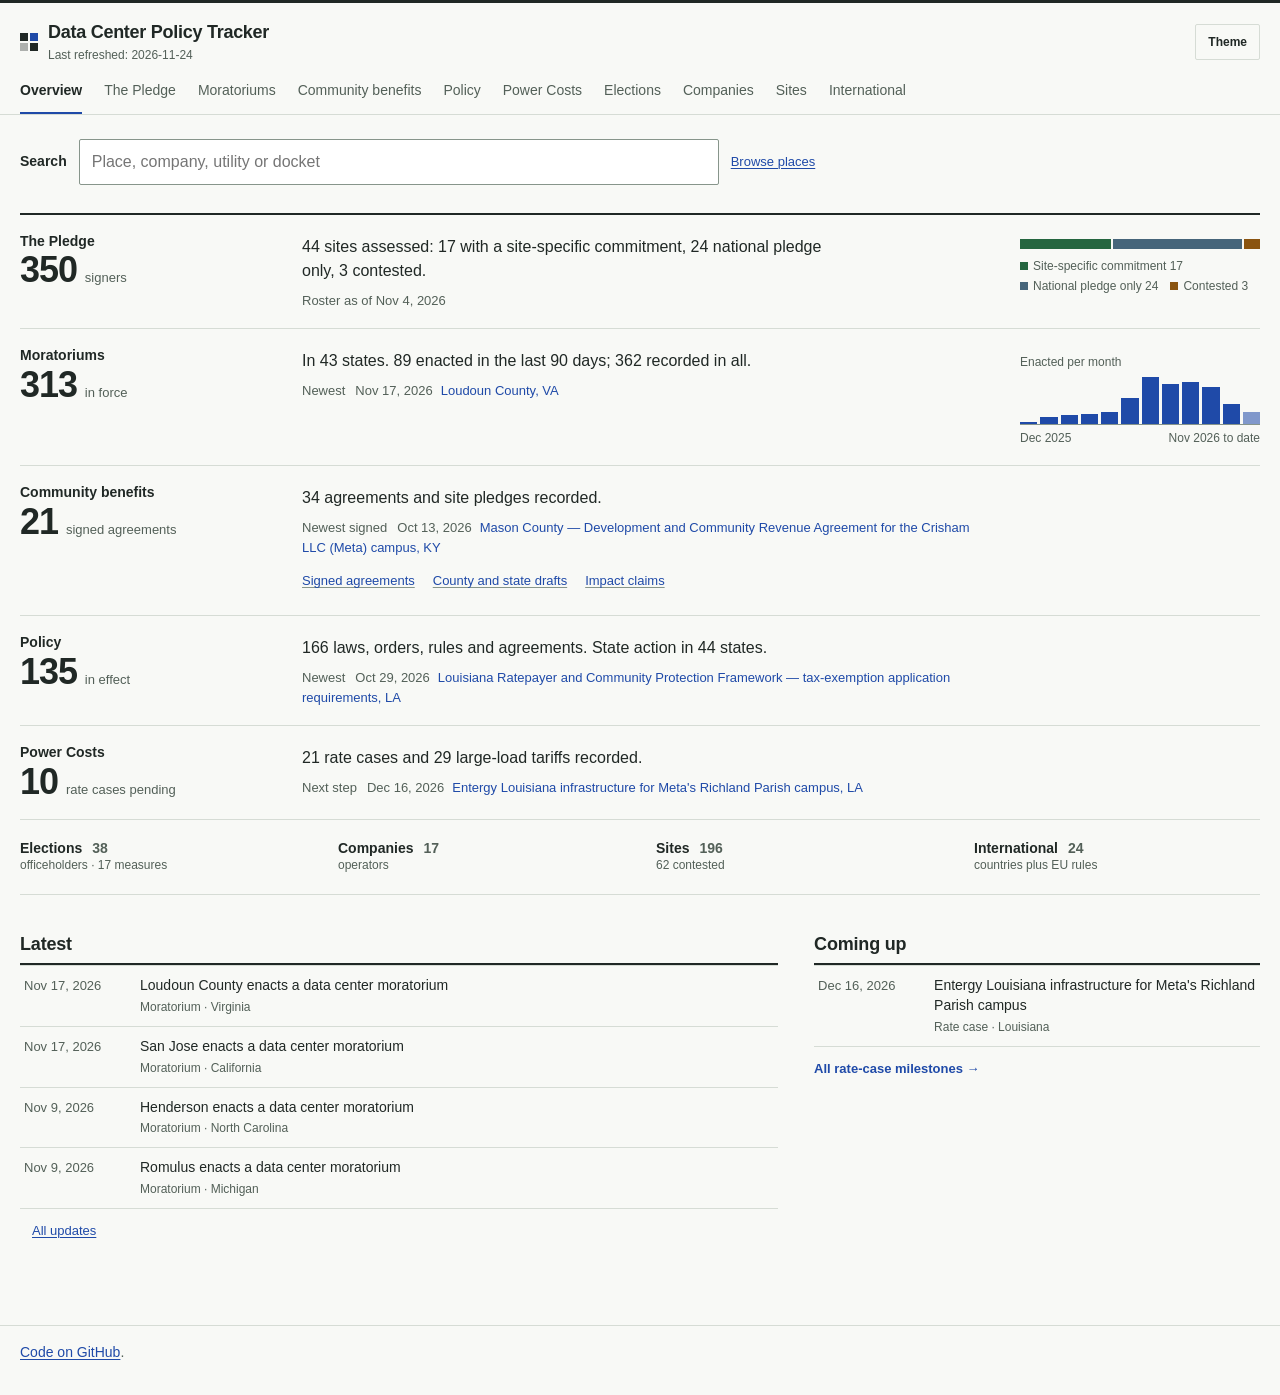
==== commit ab239c2c: "data: daily refresh 2026-11-24 — 5 units, AK governor result, Jupiter permit delay - ak-governor-202" ====
--- a/docs/index.html
+++ b/docs/index.html
@@ -26,7 +26,7 @@
         "description": "Data-center moratoriums, policies, benefit agreements, utility tariffs, rate cases, elections, operators' published commitments to host communities and community responses, each linked to its primary source.",
         "url": "https://pranava0x0.github.io/datacenterpolicytracker/",
         "isAccessibleForFree": true,
-        "dateModified": "2026-11-23",
+        "dateModified": "2026-11-24",
         "creator": { "@type": "Person", "name": "pranava0x0", "url": "https://github.com/pranava0x0" },
         "spatialCoverage": "United States and selected countries",
         "distribution": [
@@ -1350,6 +1350,7 @@
       <section id="view-benefits" class="view" role="tabpanel" aria-labelledby="tab-benefits" hidden>
         <div class="hero"><h2 class="hero-title">Community benefits</h2></div>
         <ul id="cba-stats" class="rp-stats" aria-label="Agreement statistics"></ul>
+        <p id="ben-load-error" class="load-error" role="alert" hidden>Couldn't load agreements. <button id="ben-retry" class="btn-link" type="button">Retry</button></p>
         <div class="subtabs subtabs--view" role="tablist" aria-label="Community benefits view">
           <button class="subtab" role="tab" type="button" id="subtab-ben-agreements" aria-selected="true" tabindex="0" aria-controls="subpane-ben-agreements">Agreements <span class="subtab-count" id="policy-agreements-count"></span></button>
           <button class="subtab" role="tab" type="button" id="subtab-ben-plans" aria-selected="false" tabindex="-1" aria-controls="subpane-ben-plans">Plans</button>
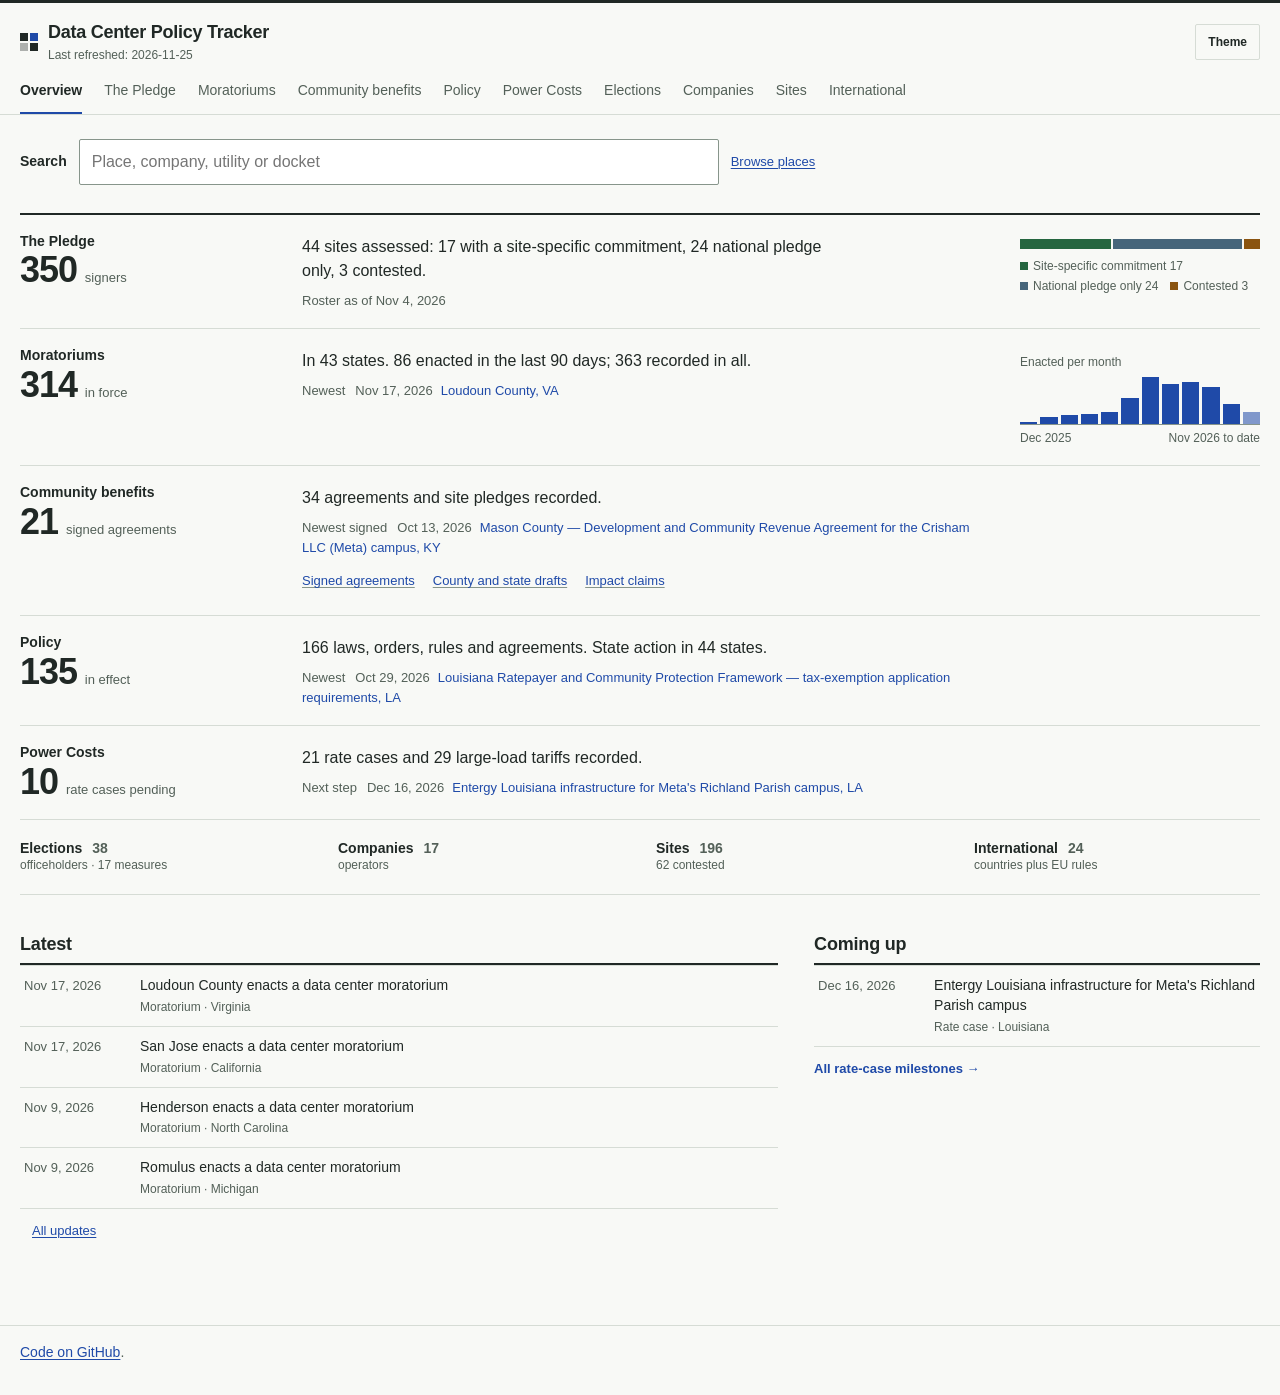
==== commit 178e9687: "data: daily refresh 2026-11-25 — 4 units; Minneapolis override failed, Starke County IN moratorium a" ====
--- a/docs/index.html
+++ b/docs/index.html
@@ -26,7 +26,7 @@
         "description": "Data-center moratoriums, policies, benefit agreements, utility tariffs, rate cases, elections, operators' published commitments to host communities and community responses, each linked to its primary source.",
         "url": "https://pranava0x0.github.io/datacenterpolicytracker/",
         "isAccessibleForFree": true,
-        "dateModified": "2026-11-24",
+        "dateModified": "2026-11-25",
         "creator": { "@type": "Person", "name": "pranava0x0", "url": "https://github.com/pranava0x0" },
         "spatialCoverage": "United States and selected countries",
         "distribution": [
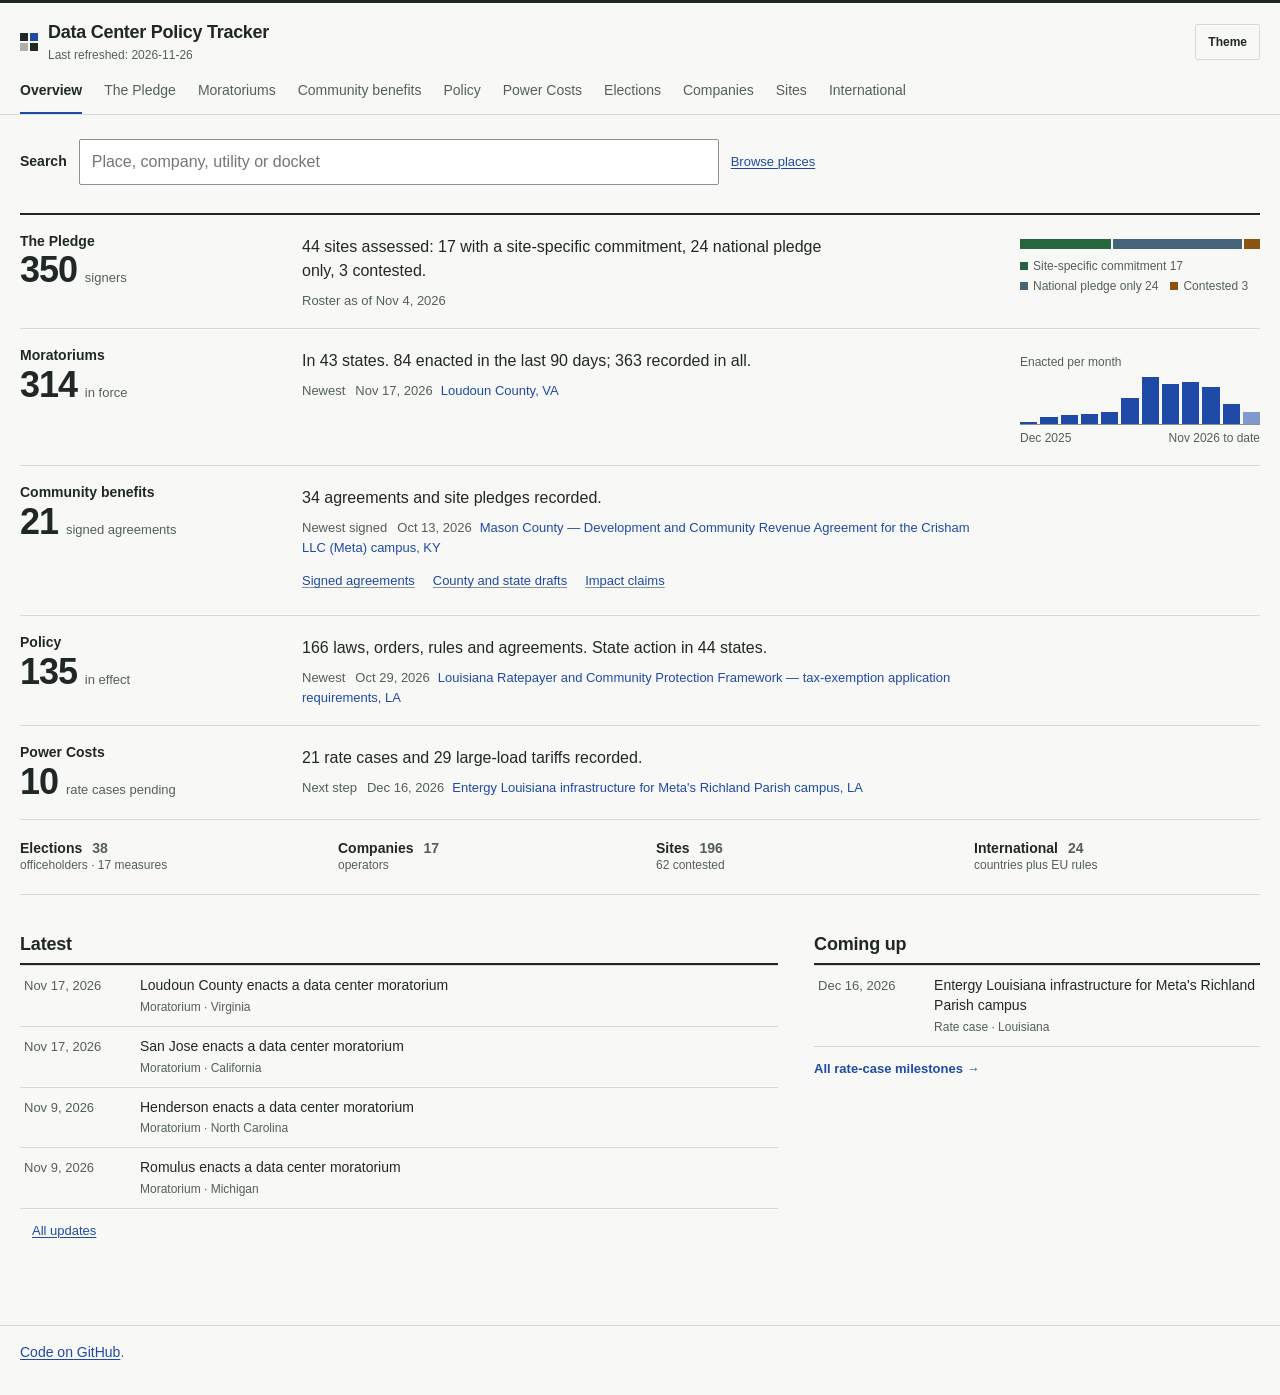
==== commit ec139555: "data: daily refresh 2026-11-26 — 4 units; Bloomington moratorium extended 24 months, Paducah CBA deb" ====
--- a/docs/index.html
+++ b/docs/index.html
@@ -26,7 +26,7 @@
         "description": "Data-center moratoriums, policies, benefit agreements, utility tariffs, rate cases, elections, operators' published commitments to host communities and community responses, each linked to its primary source.",
         "url": "https://pranava0x0.github.io/datacenterpolicytracker/",
         "isAccessibleForFree": true,
-        "dateModified": "2026-11-25",
+        "dateModified": "2026-11-26",
         "creator": { "@type": "Person", "name": "pranava0x0", "url": "https://github.com/pranava0x0" },
         "spatialCoverage": "United States and selected countries",
         "distribution": [
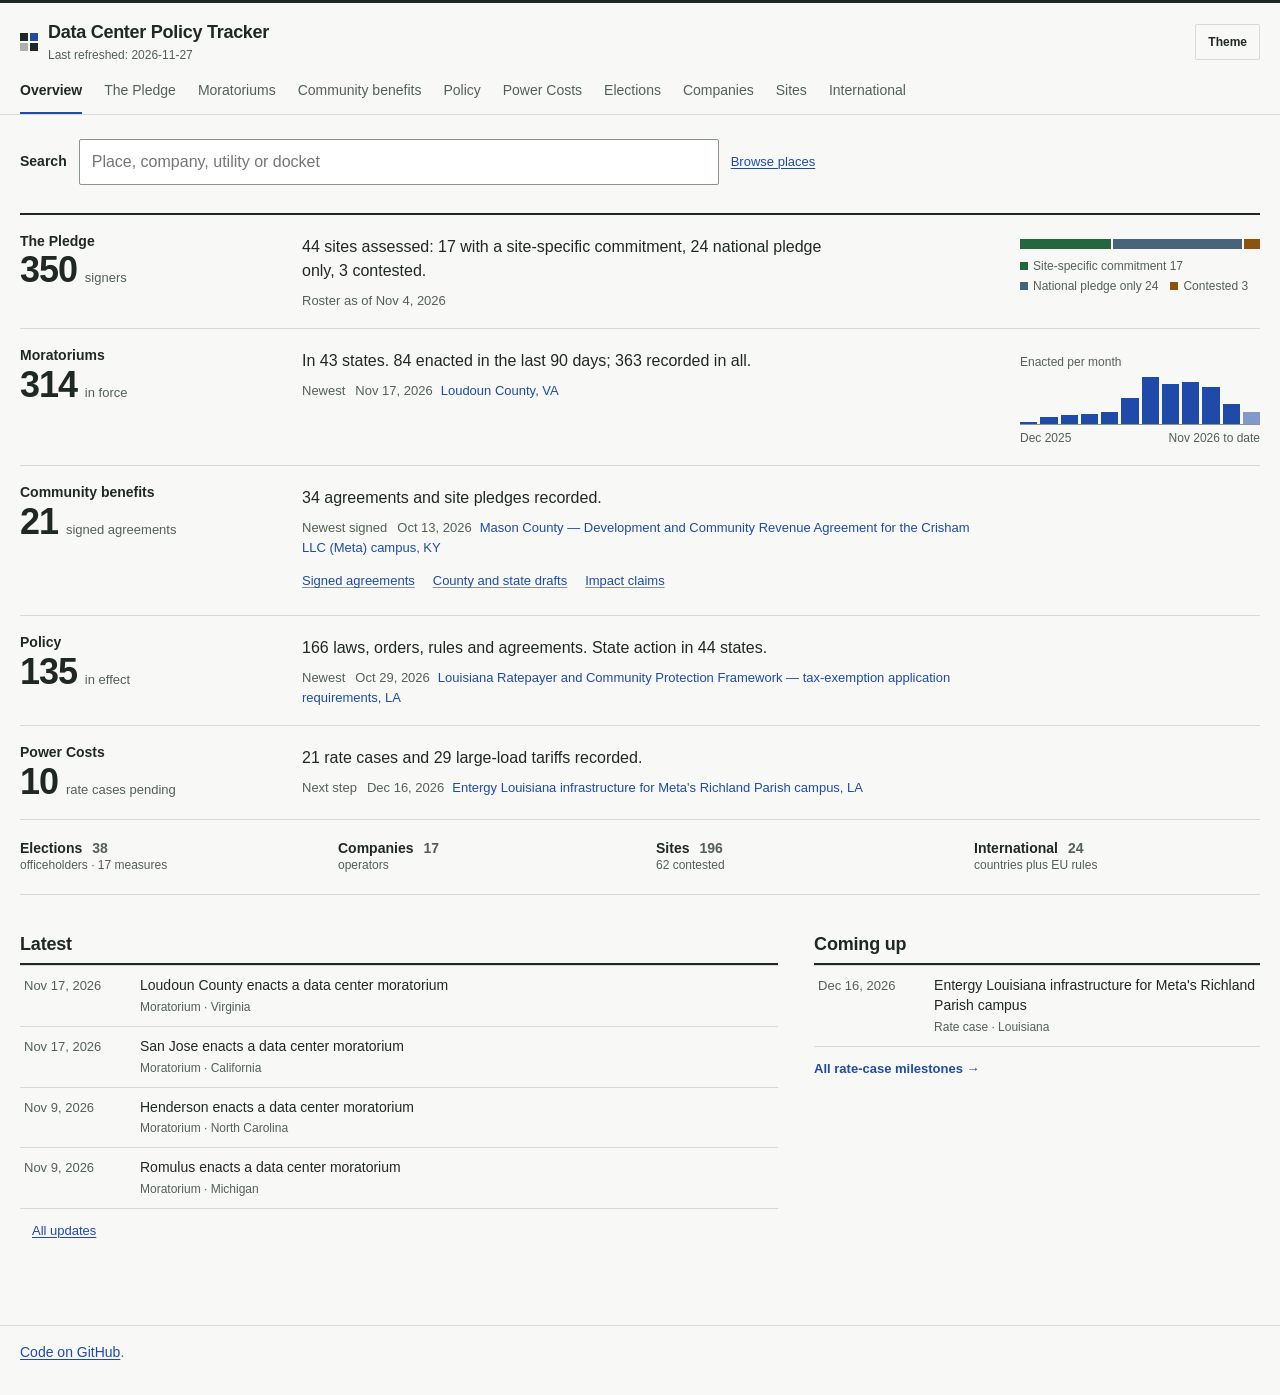
==== commit f004d336: "data: daily refresh 2026-11-27 — 3 units, Hillsboro moratorium extension recorded - hillsboro-or-202" ====
--- a/docs/index.html
+++ b/docs/index.html
@@ -26,7 +26,7 @@
         "description": "Data-center moratoriums, policies, benefit agreements, utility tariffs, rate cases, elections, operators' published commitments to host communities and community responses, each linked to its primary source.",
         "url": "https://pranava0x0.github.io/datacenterpolicytracker/",
         "isAccessibleForFree": true,
-        "dateModified": "2026-11-26",
+        "dateModified": "2026-11-27",
         "creator": { "@type": "Person", "name": "pranava0x0", "url": "https://github.com/pranava0x0" },
         "spatialCoverage": "United States and selected countries",
         "distribution": [
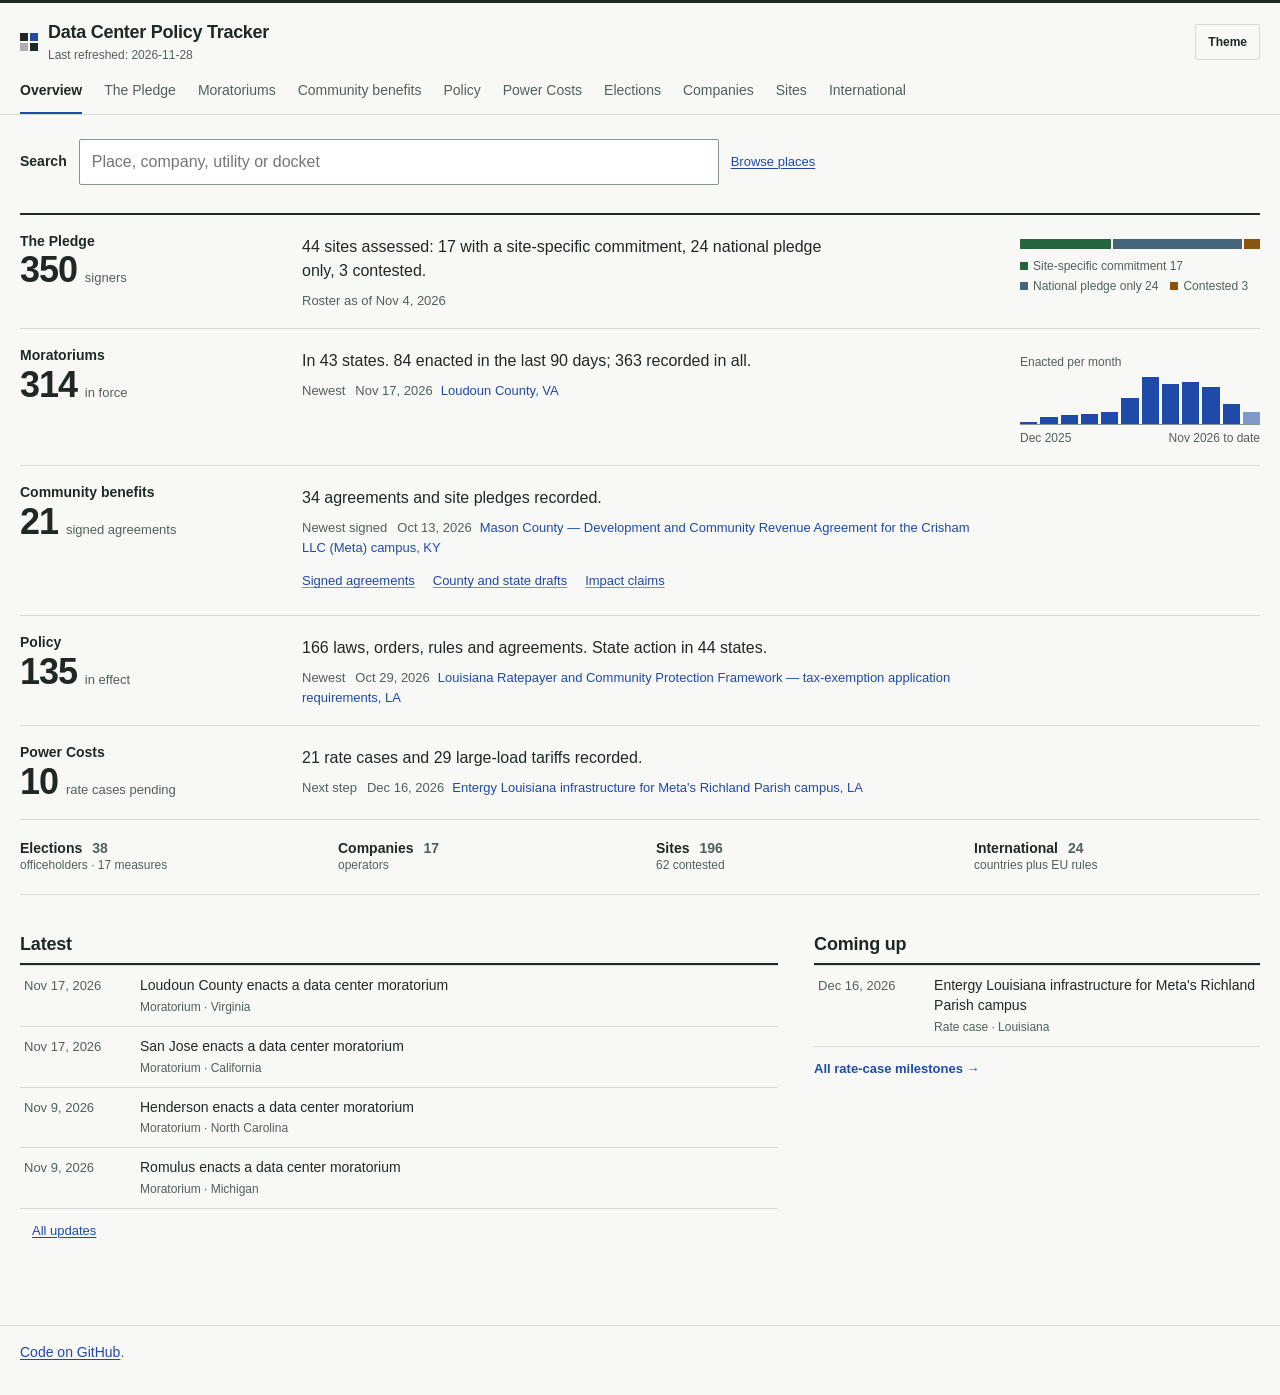
==== commit 8baf6074: "data: daily refresh 2026-11-28 — 2 units, QTS Aurora notes re-cited, Vicksburg jobs confirmed QTS Au" ====
--- a/docs/index.html
+++ b/docs/index.html
@@ -26,7 +26,7 @@
         "description": "Data-center moratoriums, policies, benefit agreements, utility tariffs, rate cases, elections, operators' published commitments to host communities and community responses, each linked to its primary source.",
         "url": "https://pranava0x0.github.io/datacenterpolicytracker/",
         "isAccessibleForFree": true,
-        "dateModified": "2026-11-27",
+        "dateModified": "2026-11-28",
         "creator": { "@type": "Person", "name": "pranava0x0", "url": "https://github.com/pranava0x0" },
         "spatialCoverage": "United States and selected countries",
         "distribution": [
